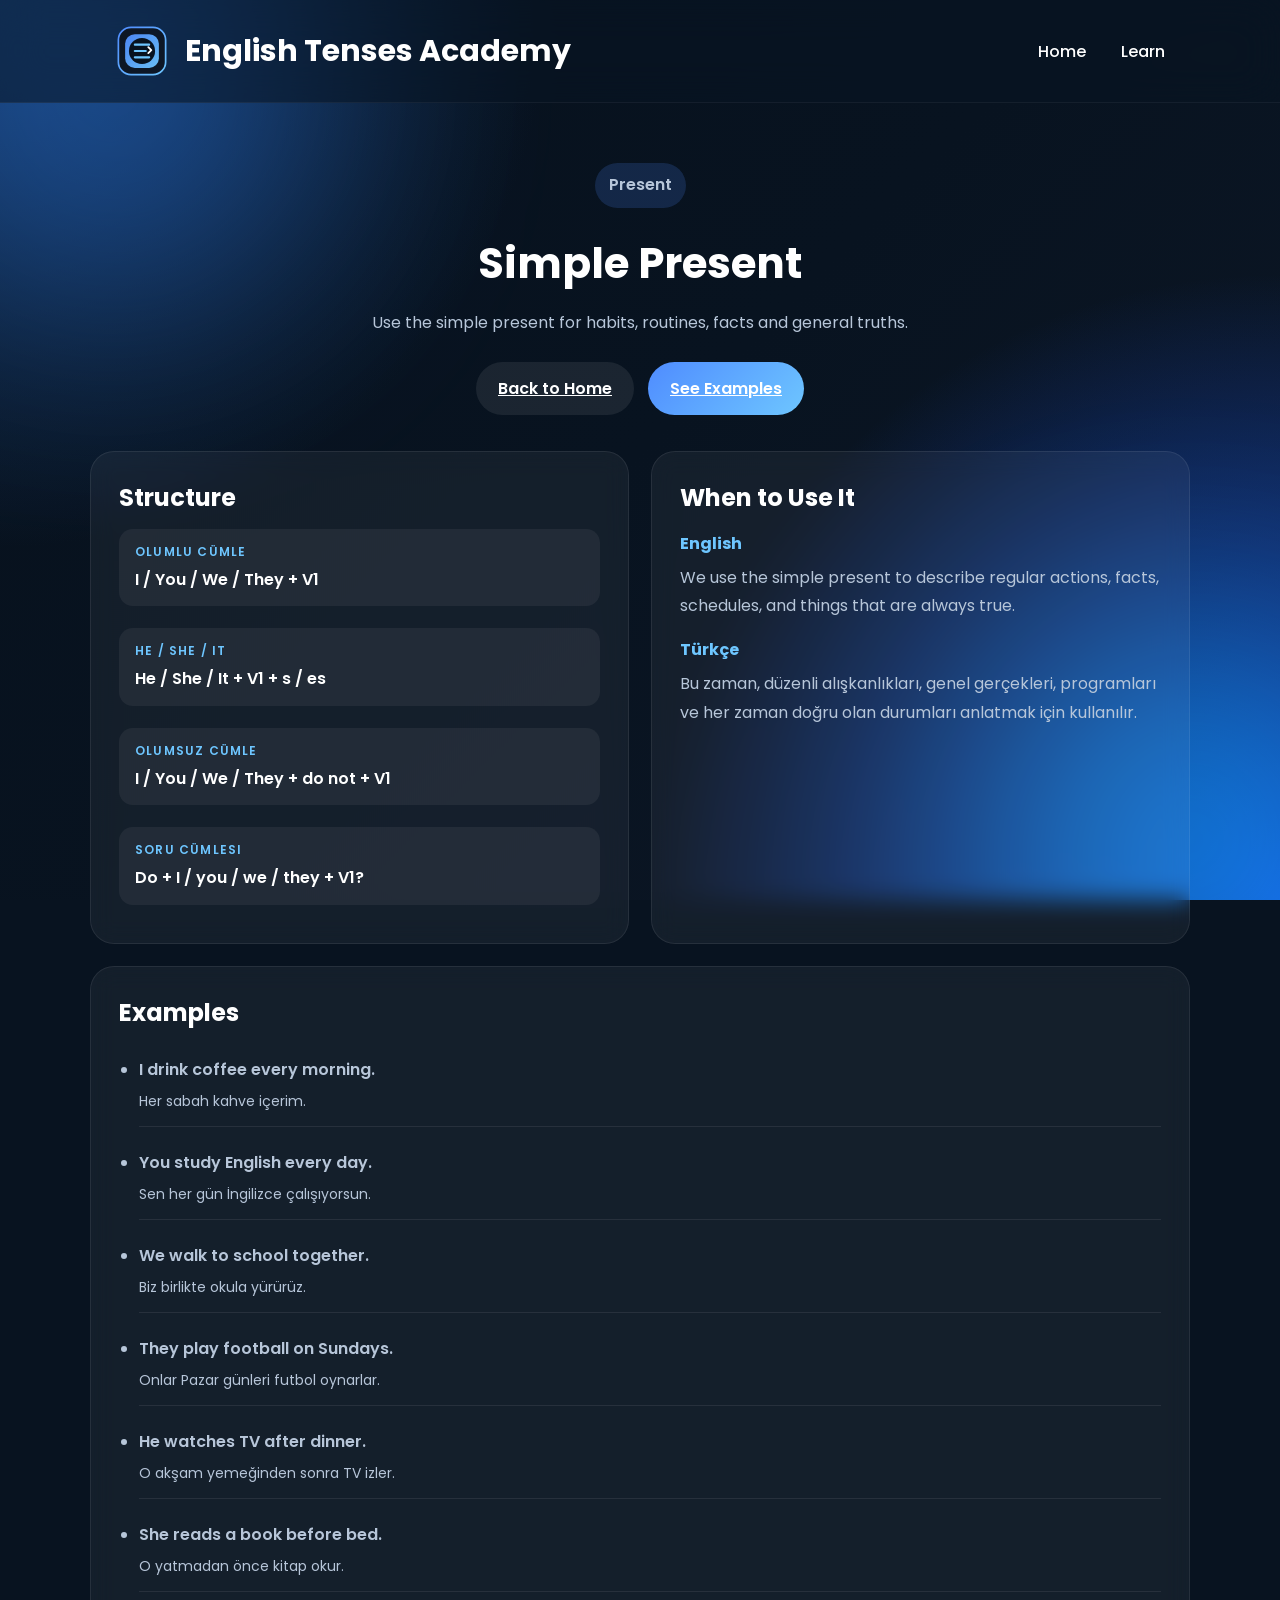
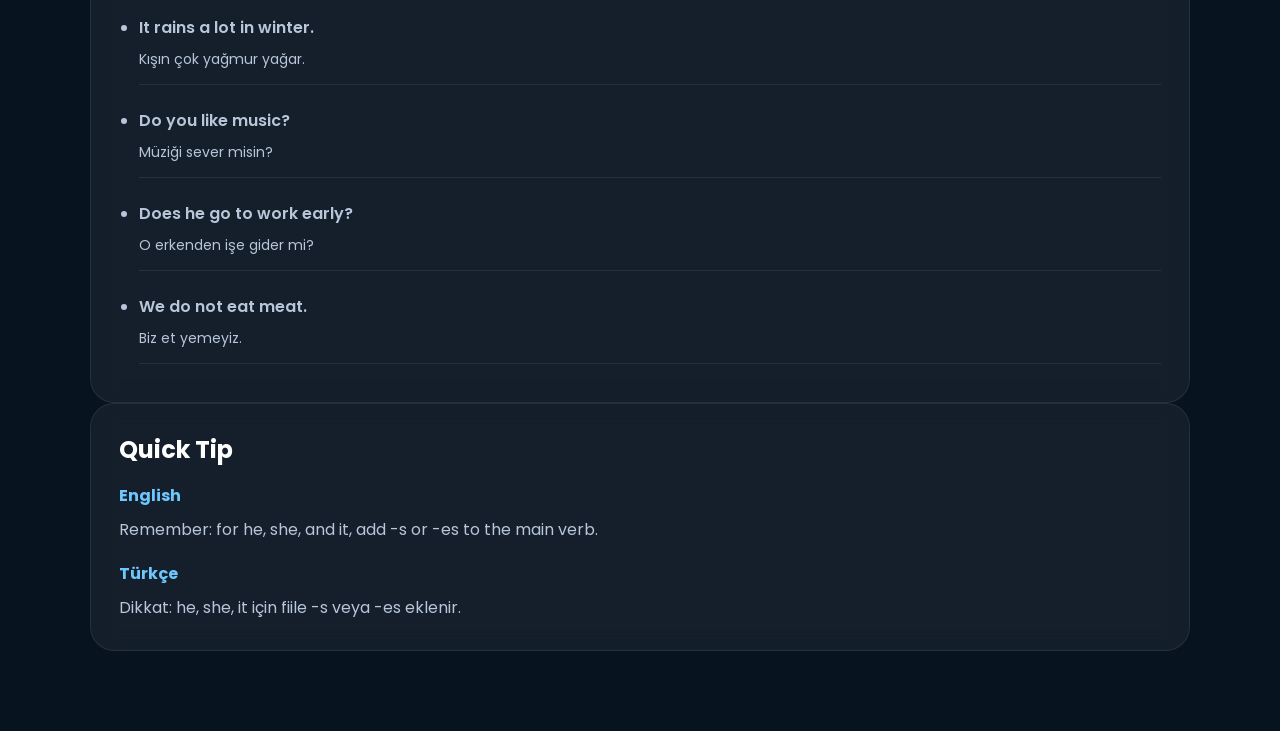
==== tense.html @ 314f3bf8 "İlk proje sürümü" ====
<!DOCTYPE html>
<html lang="en">

<head>
    <meta charset="UTF-8">
    <meta name="viewport" content="width=device-width, initial-scale=1.0">
    <title>English Tenses Academy</title>
    <link rel="stylesheet" href="style.css">
    <link rel="preconnect" href="https://fonts.googleapis.com">
    <link rel="preconnect" href="https://fonts.gstatic.com" crossorigin>
    <link href="https://fonts.googleapis.com/css2?family=Poppins:wght@300;400;500;600;700&display=swap" rel="stylesheet">
</head>

<body>
    <div class="background">
        <div class="blur blur1"></div>
        <div class="blur blur2"></div>
    </div>

    <header>
        <div class="logo">
            <img src="assets/logo.svg" alt="Logo">
            <h1>English Tenses Academy</h1>
        </div>

        <nav>
            <a href="index.html">Home</a>
            <a href="index.html#learn">Learn</a>
        </nav>
    </header>

    <main class="detail-page">
        <section class="detail-hero">
            <p class="detail-eyebrow" id="detailTag">Tense</p>
            <h2 id="detailTitle">Choose a tense</h2>
            <p id="detailIntro">Select a tense card from the home page to see its explanation.</p>

            <div class="detail-actions">
                <a href="index.html" class="btn-secondary">Back to Home</a>
                <a href="#examples" class="btn-primary">See Examples</a>
            </div>
        </section>

        <section class="detail-grid">
            <div class="detail-card">
                <h3>Structure</h3>
                <div id="structureBody" class="structure-list"></div>
            </div>

            <div class="detail-card">
                <h3>When to Use It</h3>
                <div class="usage-block">
                    <h4>English</h4>
                    <p id="usageText"></p>
                </div>
                <div class="usage-block">
                    <h4>Türkçe</h4>
                    <p id="usageTextTr"></p>
                </div>
            </div>
        </section>

        <section class="detail-card detail-examples" id="examples">
            <h3>Examples</h3>
            <ul id="exampleList" class="example-list"></ul>
        </section>

        <section class="detail-card">
            <h3>Quick Tip</h3>
            <div class="usage-block">
                <h4>English</h4>
                <p id="tipText"></p>
            </div>
            <div class="usage-block">
                <h4>Türkçe</h4>
                <p id="tipTextTr"></p>
            </div>
        </section>
    </main>

    <script src="script.js"></script>
</body>

</html>
---- style.css ----
/* ==========================================
   English Tenses Academy
   style.css
   Part 1
========================================== */

/* Google Font */
@import url('https://fonts.googleapis.com/css2?family=Poppins:wght@300;400;500;600;700;800&display=swap');

/* Reset */

*{
    margin:0;
    padding:0;
    box-sizing:border-box;
}

html{
    scroll-behavior:smooth;
}

body{

    font-family:'Poppins',sans-serif;

    background:#081320;

    color:white;

    overflow-x:hidden;

    min-height:100vh;

}

/* ==========================================
   Colors
========================================== */

:root{

    --bg:#081320;

    --card:#122033;

    --card2:#17283f;

    --primary:#4F8CFF;

    --secondary:#6EC6FF;

    --text:#ffffff;

    --text2:#b7c6d9;

    --shadow:0 20px 60px rgba(0,0,0,.35);

    --radius:22px;

}

/* ==========================================
   Animated Background
========================================== */

.background{

    position:fixed;

    inset:0;

    z-index:-10;

    overflow:hidden;

    background:
    radial-gradient(circle at top left,#173b69 0%,transparent 35%),
    radial-gradient(circle at bottom right,#1b4fd8 0%,transparent 40%),
    linear-gradient(135deg,#07111d,#081320,#0d1726);

}

.blur{

    position:absolute;

    width:420px;

    height:420px;

    border-radius:50%;

    filter:blur(120px);

    opacity:.35;

    animation:float 18s infinite ease-in-out;

}

.blur1{

    background:#2b82ff;

    top:-120px;

    left:-100px;

}

.blur2{

    background:#00d2ff;

    bottom:-150px;

    right:-120px;

    animation-delay:6s;

}

@keyframes float{

    0%{

        transform:translate(0,0);

    }

    50%{

        transform:translate(40px,-60px);

    }

    100%{

        transform:translate(0,0);

    }

}

/* ==========================================
   Header
========================================== */

header{

    width:100%;

    display:flex;

    justify-content:space-between;

    align-items:center;

    padding:24px 9%;

    position:sticky;

    top:0;

    backdrop-filter:blur(20px);

    background:rgba(9,20,35,.55);

    border-bottom:1px solid rgba(255,255,255,.05);

    z-index:999;

}

.logo{

    display:flex;

    align-items:center;

    gap:16px;

}

.logo img{

    width:54px;

    height:54px;

}

.logo h1{

    font-size:30px;

    font-weight:700;

}

nav{

    display:flex;

    gap:35px;

}

nav a{

    color:white;

    text-decoration:none;

    font-weight:500;

    transition:.3s;

    position:relative;

}

nav a:hover{

    color:var(--secondary);

}

nav a::after{

    content:"";

    position:absolute;

    left:0;

    bottom:-6px;

    width:0;

    height:2px;

    background:var(--secondary);

    transition:.35s;

}

nav a:hover::after{

    width:100%;

}

/* ==========================================
   Hero
========================================== */

.hero{

    min-height:82vh;

    display:flex;

    justify-content:center;

    align-items:center;

    flex-direction:column;

    text-align:center;

    padding:0 25px;

}

.hero h2{

    font-size:65px;

    font-weight:800;

    max-width:900px;

    line-height:1.1;

    animation:fadeUp 1s;

}

.hero p{

    margin-top:28px;

    color:var(--text2);

    max-width:760px;

    font-size:20px;

    line-height:1.8;

    animation:fadeUp 1.3s;

}

.hero button{

    margin-top:45px;

    border:none;

    outline:none;

    background:linear-gradient(135deg,#4F8CFF,#00C6FF);

    color:white;

    padding:18px 40px;

    border-radius:60px;

    font-size:18px;

    font-weight:600;

    cursor:pointer;

    transition:.35s;

    box-shadow:0 10px 30px rgba(0,140,255,.4);

    animation:fadeUp 1.6s;

}

.hero button:hover{

    transform:translateY(-6px);

    box-shadow:0 25px 50px rgba(0,140,255,.45);

}

/* ==========================================
   Animation
========================================== */

@keyframes fadeUp{

    from{

        opacity:0;

        transform:translateY(60px);

    }

    to{

        opacity:1;

        transform:translateY(0);

    }

}

/* ==========================================
   Cards, Features and Footer
   Part 2
========================================== */

.cards{

    width:min(1120px, calc(100% - 40px));

    margin:70px auto 0;

    display:grid;

    grid-template-columns:repeat(3,1fr);

    gap:28px;

}

.card{

    background:linear-gradient(145deg,rgba(18,32,51,.95),rgba(23,40,63,.95));

    border:1px solid rgba(255,255,255,.08);

    border-radius:var(--radius);

    padding:32px 28px;

    box-shadow:var(--shadow);

    position:relative;

    overflow:hidden;

    transition:transform .35s,border-color .35s,box-shadow .35s;

}

.card::before{

    content:"";

    position:absolute;

    inset:auto -20% 0 auto;

    width:140px;

    height:140px;

    background:radial-gradient(circle,rgba(79,140,255,.2),transparent 70%);

    transform:translate(20px,40px);

    pointer-events:none;

}

.card:hover{

    transform:translateY(-8px);

    border-color:rgba(110,198,255,.4);

    box-shadow:0 24px 70px rgba(0,0,0,.35);

}

.card span{

    display:inline-flex;

    width:58px;

    height:58px;

    align-items:center;

    justify-content:center;

    font-size:28px;

    background:rgba(255,255,255,.06);

    border-radius:18px;

    margin-bottom:18px;

}

.card h3{

    font-size:24px;

    margin-bottom:10px;

}

.card p{

    color:var(--text2);

    line-height:1.75;

    margin-bottom:24px;

}

.card button{

    border:none;

    outline:none;

    background:rgba(255,255,255,.08);

    color:white;

    padding:12px 20px;

    border-radius:999px;

    cursor:pointer;

    transition:.3s;

    font-weight:600;

}

.card button:hover{

    background:linear-gradient(135deg,var(--primary),var(--secondary));

    transform:translateY(-2px);

}

.features{

    width:min(1120px, calc(100% - 40px));

    margin:70px auto 0;

    display:grid;

    grid-template-columns:repeat(3,1fr);

    gap:24px;

}

.feature{

    padding:28px 24px;

    text-align:left;

    background:rgba(255,255,255,.04);

    border:1px solid rgba(255,255,255,.07);

    border-radius:20px;

    backdrop-filter:blur(10px);

    transition:transform .3s,background .3s;

}

.feature:hover{

    transform:translateY(-4px);

    background:rgba(255,255,255,.06);

}

.feature h3{

    font-size:20px;

    margin-bottom:8px;

}

.feature p{

    color:var(--text2);

    line-height:1.8;

}

footer{

    width:100%;

    padding:40px 20px 60px;

    text-align:center;

    color:rgba(255,255,255,.65);

    margin-top:60px;

}

.detail-page{

    width:min(1100px, calc(100% - 40px));

    margin:60px auto 80px;

}

.detail-hero{

    text-align:center;

    margin-bottom:36px;

}

.detail-eyebrow{

    display:inline-block;

    padding:8px 14px;

    border-radius:999px;

    background:rgba(79,140,255,.18);

    color:var(--secondary);

    font-weight:600;

    margin-bottom:14px;

}

.detail-hero h2{

    font-size:42px;

    margin-bottom:14px;

}

.detail-hero p{

    color:var(--text2);

    max-width:760px;

    margin:0 auto 24px;

    line-height:1.8;

}

.detail-actions{

    display:flex;

    justify-content:center;

    gap:14px;

    flex-wrap:wrap;

}

.detail-grid{

    display:grid;

    grid-template-columns:1fr 1fr;

    gap:22px;

    margin-bottom:22px;

}

.detail-card{

    background:rgba(255,255,255,.05);

    border:1px solid rgba(255,255,255,.08);

    border-radius:24px;

    padding:28px;

    backdrop-filter:blur(12px);

}

.detail-card h3{

    font-size:24px;

    margin-bottom:14px;

}

.detail-card p,
.detail-card li{

    color:var(--text2);

    line-height:1.8;

}

.structure-list{

    display:grid;

    gap:12px;

}

.structure-item{

    background:rgba(255,255,255,.06);

    padding:12px 14px;

    border-radius:14px;

    font-weight:600;

}

.detail-examples ul{

    padding-left:20px;

}

.detail-examples li{

    margin-bottom:10px;

}

.usage-block{

    margin-top:16px;

}

.usage-block h4{

    font-size:16px;

    margin-bottom:8px;

    color:var(--secondary);

}

.structure-item{

    background:rgba(255,255,255,.06);

    padding:14px 16px;

    border-radius:14px;

    margin-bottom:10px;

}

.structure-label{

    display:block;

    font-size:12px;

    color:var(--secondary);

    text-transform:uppercase;

    letter-spacing:.1em;

    margin-bottom:6px;

}

.structure-text{

    font-weight:600;

    line-height:1.6;

}

.example-list{

    padding-left:20px;

}

.example-item{

    margin-bottom:12px;

    padding:12px 0;

    border-bottom:1px solid rgba(255,255,255,.08);

}

.example-en{

    font-weight:600;

    margin-bottom:4px;

}

.example-tr{

    color:var(--text2);

    font-size:14px;

}

@media (max-width:900px){

    .detail-grid{

        grid-template-columns:1fr;

    }

}

/* ==========================================
   Responsive Design
========================================== */

@media (max-width:900px){

    header{

        flex-direction:column;

        gap:16px;

        padding:20px 24px;

    }

    nav{

        gap:20px;

        flex-wrap:wrap;

        justify-content:center;

    }

    .cards,
    .features{

        grid-template-columns:1fr 1fr;

    }

    .hero h2{

        font-size:48px;

    }

}

@media (max-width:600px){

    .hero{

        padding:0 18px;

        min-height:75vh;

    }

    .hero h2{

        font-size:36px;

    }

    .hero p{

        font-size:17px;

    }

    .cards,
    .features{

        grid-template-columns:1fr;

        gap:18px;

    }

    .card,
    .feature{

        padding:24px 20px;

    }

}

/* ==========================================
   Learning Sections
   Part 3
========================================== */

.section{

    width:min(1120px, calc(100% - 40px));

    margin:90px auto 0;

}

.section-title{

    text-align:center;

    margin-bottom:32px;

}

.section-title h3{

    font-size:32px;

    font-weight:700;

    margin-bottom:10px;

}

.section-title p{

    color:var(--text2);

    max-width:680px;

    margin:0 auto;

    line-height:1.8;

}

.stats-grid{

    display:grid;

    grid-template-columns:repeat(4,1fr);

    gap:20px;

}

.stat-card{

    background:rgba(255,255,255,.05);

    border:1px solid rgba(255,255,255,.08);

    border-radius:22px;

    padding:24px 20px;

    text-align:center;

    backdrop-filter:blur(10px);

}

.stat-number{

    font-size:34px;

    font-weight:700;

    color:var(--secondary);

    margin-bottom:8px;

}

.stat-label{

    color:var(--text2);

    font-size:14px;

    letter-spacing:.08em;

    text-transform:uppercase;

}

.tense-grid{

    display:grid;

    grid-template-columns:repeat(4,1fr);

    gap:20px;

    margin-top:24px;

}

.tense-card{

    background:linear-gradient(135deg,rgba(18,32,51,.96),rgba(23,40,63,.96));

    border:1px solid rgba(255,255,255,.08);

    border-radius:20px;

    padding:24px;

    transition:transform .3s, border-color .3s, box-shadow .3s;

    box-shadow:0 12px 30px rgba(0,0,0,.22);

}

.tense-card:hover{

    transform:translateY(-6px);

    border-color:rgba(110,198,255,.38);

    box-shadow:0 18px 45px rgba(0,0,0,.28);

}

.tag{

    display:inline-block;

    padding:6px 10px;

    border-radius:999px;

    background:rgba(79,140,255,.16);

    color:var(--secondary);

    font-size:12px;

    font-weight:600;

    margin-bottom:12px;

}

.tense-card h4{

    font-size:20px;

    margin-bottom:8px;

}

.tense-card p{

    color:var(--text2);

    line-height:1.7;

    font-size:14px;

}

/* ==========================================
   Advanced UI Blocks
   Part 4
========================================== */

.info-panel{

    display:grid;

    grid-template-columns:1.2fr .8fr;

    gap:24px;

    align-items:stretch;

}

.info-block,
.cta-block{

    background:rgba(255,255,255,.05);

    border:1px solid rgba(255,255,255,.08);

    border-radius:24px;

    padding:28px;

    backdrop-filter:blur(12px);

}

.info-block h4,
.cta-block h4{

    font-size:22px;

    margin-bottom:12px;

}

.info-block p,
.cta-block p{

    color:var(--text2);

    line-height:1.8;

}

.timeline{

    display:flex;

    flex-direction:column;

    gap:16px;

    margin-top:18px;

}

.timeline-item{

    display:flex;

    gap:12px;

    align-items:flex-start;

}

.timeline-dot{

    width:12px;

    height:12px;

    border-radius:50%;

    background:linear-gradient(135deg,var(--primary),var(--secondary));

    margin-top:7px;

    box-shadow:0 0 0 5px rgba(79,140,255,.16);

}

.timeline-content strong{

    display:block;

    margin-bottom:4px;

}

.cta-block{

    text-align:center;

    display:flex;

    flex-direction:column;

    justify-content:center;

}

.cta-buttons{

    display:flex;

    gap:12px;

    justify-content:center;

    margin-top:20px;

    flex-wrap:wrap;

}

.btn-primary,
.btn-secondary{

    border:none;

    outline:none;

    padding:14px 22px;

    border-radius:999px;

    font-weight:600;

    cursor:pointer;

    transition:transform .3s, box-shadow .3s;

}

.btn-primary{

    background:linear-gradient(135deg,var(--primary),var(--secondary));

    color:white;

}

.btn-secondary{

    background:rgba(255,255,255,.08);

    color:white;

}

.btn-primary:hover,
.btn-secondary:hover{

    transform:translateY(-3px);

}

@media (max-width:900px){

    .stats-grid{

        grid-template-columns:repeat(2,1fr);

    }

    .tense-grid{

        grid-template-columns:repeat(2,1fr);

    }

    .info-panel{

        grid-template-columns:1fr;

    }

}

@media (max-width:600px){

    .stats-grid,
    .tense-grid{

        grid-template-columns:1fr;

    }

    .section-title h3{

        font-size:26px;

    }

    .info-block,
    .cta-block{

        padding:22px 18px;

    }

}
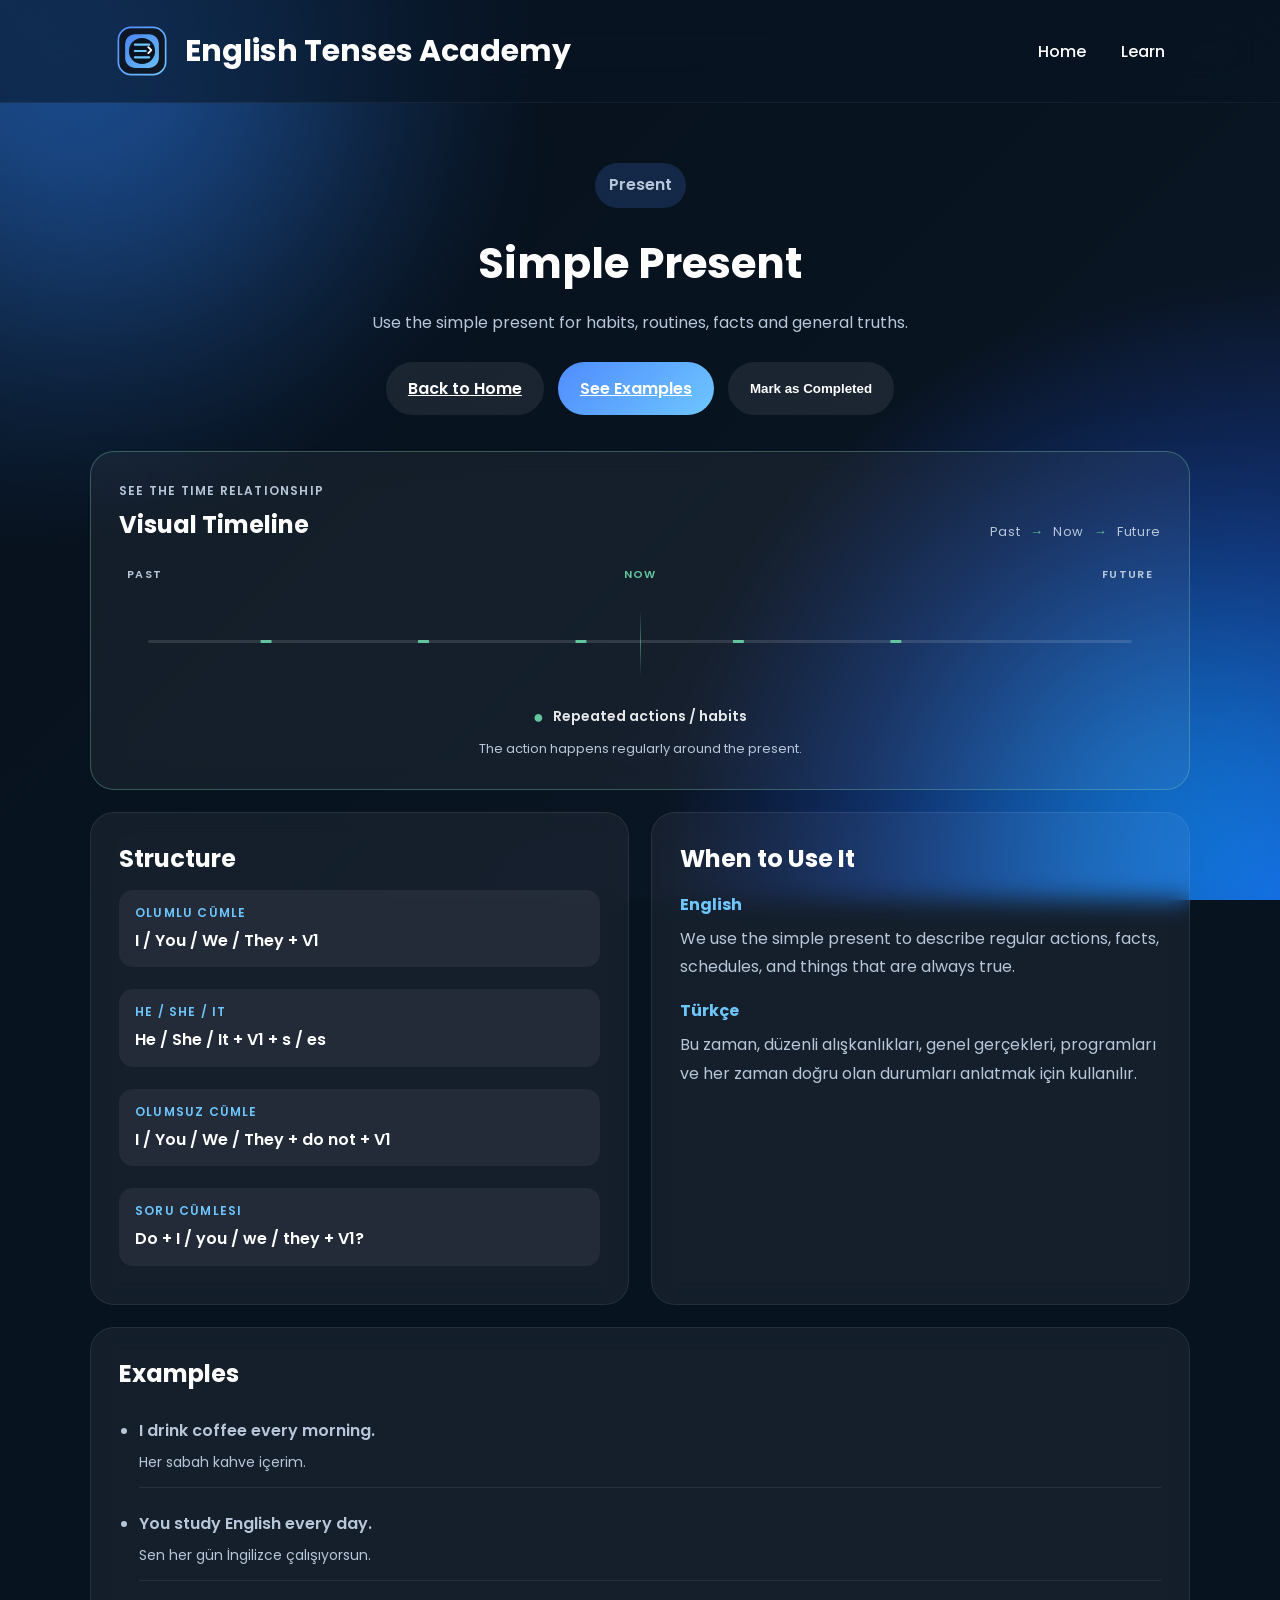
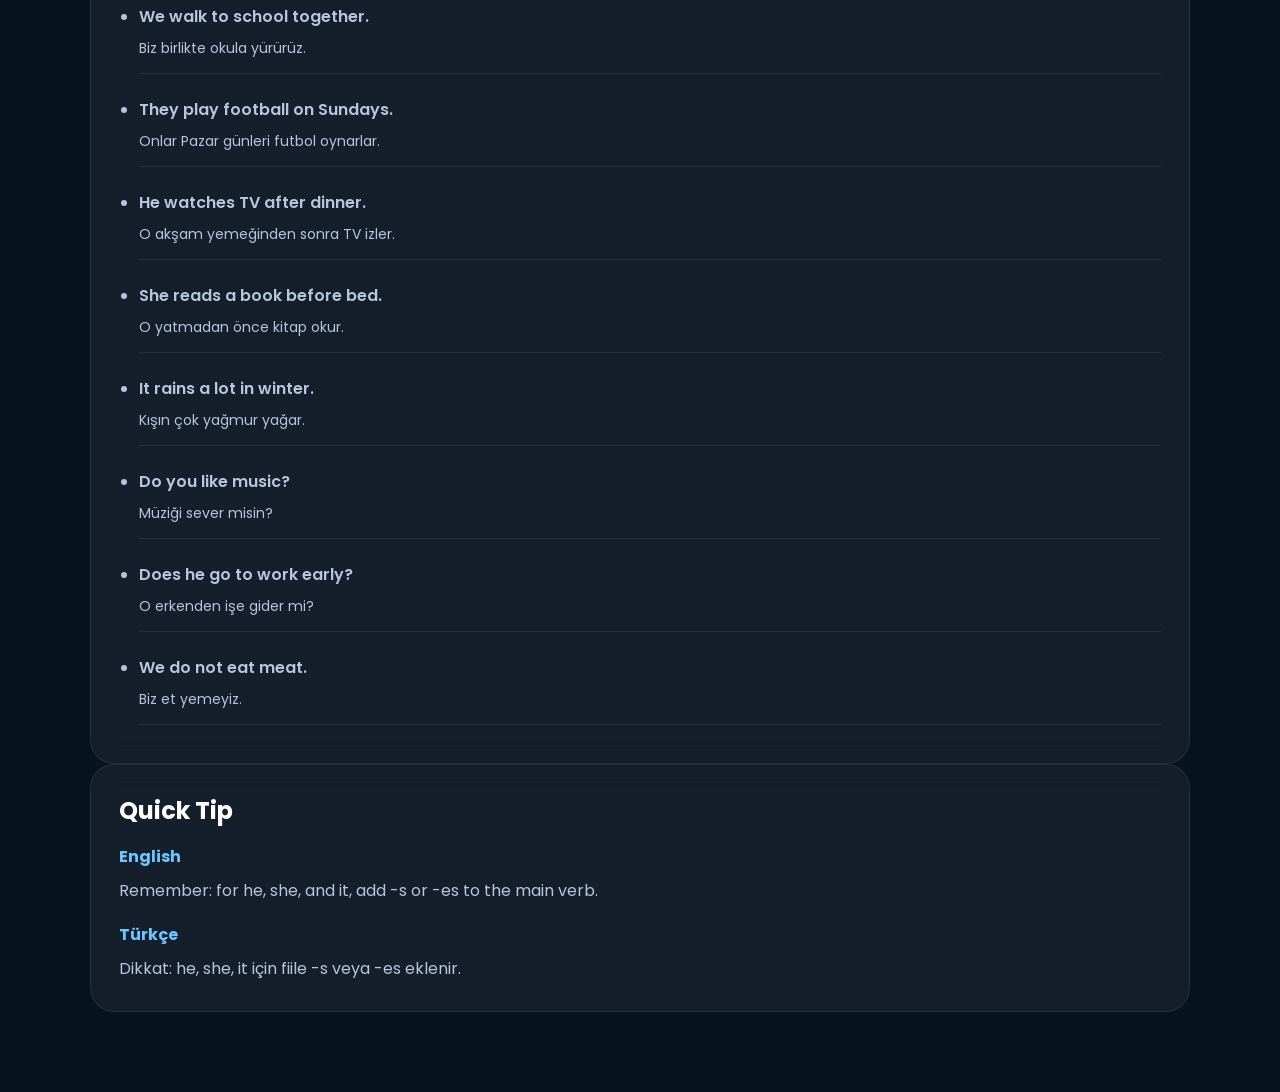
==== commit d50bfdfe: "online english website update" ====
--- a/tense.html
+++ b/tense.html
@@ -1,84 +1,99 @@
-<!DOCTYPE html>
-<html lang="en">
-
-<head>
-    <meta charset="UTF-8">
-    <meta name="viewport" content="width=device-width, initial-scale=1.0">
-    <title>English Tenses Academy</title>
-    <link rel="stylesheet" href="style.css">
-    <link rel="preconnect" href="https://fonts.googleapis.com">
-    <link rel="preconnect" href="https://fonts.gstatic.com" crossorigin>
-    <link href="https://fonts.googleapis.com/css2?family=Poppins:wght@300;400;500;600;700&display=swap" rel="stylesheet">
-</head>
-
-<body>
-    <div class="background">
-        <div class="blur blur1"></div>
-        <div class="blur blur2"></div>
-    </div>
-
-    <header>
-        <div class="logo">
-            <img src="assets/logo.svg" alt="Logo">
-            <h1>English Tenses Academy</h1>
-        </div>
-
-        <nav>
-            <a href="index.html">Home</a>
-            <a href="index.html#learn">Learn</a>
-        </nav>
-    </header>
-
-    <main class="detail-page">
-        <section class="detail-hero">
-            <p class="detail-eyebrow" id="detailTag">Tense</p>
-            <h2 id="detailTitle">Choose a tense</h2>
-            <p id="detailIntro">Select a tense card from the home page to see its explanation.</p>
-
-            <div class="detail-actions">
-                <a href="index.html" class="btn-secondary">Back to Home</a>
-                <a href="#examples" class="btn-primary">See Examples</a>
-            </div>
-        </section>
-
-        <section class="detail-grid">
-            <div class="detail-card">
-                <h3>Structure</h3>
-                <div id="structureBody" class="structure-list"></div>
-            </div>
-
-            <div class="detail-card">
-                <h3>When to Use It</h3>
-                <div class="usage-block">
-                    <h4>English</h4>
-                    <p id="usageText"></p>
-                </div>
-                <div class="usage-block">
-                    <h4>Türkçe</h4>
-                    <p id="usageTextTr"></p>
-                </div>
-            </div>
-        </section>
-
-        <section class="detail-card detail-examples" id="examples">
-            <h3>Examples</h3>
-            <ul id="exampleList" class="example-list"></ul>
-        </section>
-
-        <section class="detail-card">
-            <h3>Quick Tip</h3>
-            <div class="usage-block">
-                <h4>English</h4>
-                <p id="tipText"></p>
-            </div>
-            <div class="usage-block">
-                <h4>Türkçe</h4>
-                <p id="tipTextTr"></p>
-            </div>
-        </section>
-    </main>
-
-    <script src="script.js"></script>
-</body>
-
-</html>
+<!DOCTYPE html>
+<html lang="en">
+
+<head>
+    <meta charset="UTF-8">
+    <meta name="viewport" content="width=device-width, initial-scale=1.0">
+    <title>English Tenses Academy</title>
+    <link rel="stylesheet" href="style.css">
+    <link rel="preconnect" href="https://fonts.googleapis.com">
+    <link rel="preconnect" href="https://fonts.gstatic.com" crossorigin>
+    <link href="https://fonts.googleapis.com/css2?family=Poppins:wght@300;400;500;600;700&display=swap" rel="stylesheet">
+</head>
+
+<body>
+    <div class="background">
+        <div class="blur blur1"></div>
+        <div class="blur blur2"></div>
+    </div>
+
+    <header>
+        <div class="logo">
+            <img src="assets/logo.svg" alt="Logo">
+            <h1>English Tenses Academy</h1>
+        </div>
+
+        <nav>
+            <a href="index.html">Home</a>
+            <a href="index.html#learn">Learn</a>
+        </nav>
+    </header>
+
+    <main class="detail-page">
+        <section class="detail-hero">
+            <p class="detail-eyebrow" id="detailTag">Tense</p>
+            <h2 id="detailTitle">Choose a tense</h2>
+            <p id="detailIntro">Select a tense card from the home page to see its explanation.</p>
+
+            <div class="detail-actions">
+                <a href="index.html" class="btn-secondary">Back to Home</a>
+                <a href="#examples" class="btn-primary">See Examples</a>
+                <button type="button" class="completion-button btn-secondary" id="completionButton" aria-pressed="false">
+                    Mark as Completed
+                </button>
+            </div>
+        </section>
+
+        <section class="detail-card tense-timeline-card" aria-labelledby="timelineTitle">
+            <div class="timeline-card-heading">
+                <div>
+                    <p class="timeline-eyebrow">See the time relationship</p>
+                    <h3 id="timelineTitle">Visual Timeline</h3>
+                </div>
+                <span class="timeline-range">Past <span aria-hidden="true">→</span> Now <span aria-hidden="true">→</span> Future</span>
+            </div>
+            <div id="timelineVisualization" class="timeline-visualization" role="img" aria-live="polite"></div>
+            <p id="timelineDescription" class="timeline-description"></p>
+        </section>
+
+        <section class="detail-grid">
+            <div class="detail-card">
+                <h3>Structure</h3>
+                <div id="structureBody" class="structure-list"></div>
+            </div>
+
+            <div class="detail-card">
+                <h3>When to Use It</h3>
+                <div class="usage-block">
+                    <h4>English</h4>
+                    <p id="usageText"></p>
+                </div>
+                <div class="usage-block">
+                    <h4>Türkçe</h4>
+                    <p id="usageTextTr"></p>
+                </div>
+            </div>
+        </section>
+
+        <section class="detail-card detail-examples" id="examples">
+            <h3>Examples</h3>
+            <ul id="exampleList" class="example-list"></ul>
+        </section>
+
+        <section class="detail-card">
+            <h3>Quick Tip</h3>
+            <div class="usage-block">
+                <h4>English</h4>
+                <p id="tipText"></p>
+            </div>
+            <div class="usage-block">
+                <h4>Türkçe</h4>
+                <p id="tipTextTr"></p>
+            </div>
+        </section>
+    </main>
+
+    <script src="script.js"></script>
+</body>
+
+</html>
--- a/style.css
+++ b/style.css
@@ -1,1271 +1,1966 @@
-/* ==========================================
-   English Tenses Academy
-   style.css
-   Part 1
-========================================== */
-
-/* Google Font */
-@import url('https://fonts.googleapis.com/css2?family=Poppins:wght@300;400;500;600;700;800&display=swap');
-
-/* Reset */
-
-*{
-    margin:0;
-    padding:0;
-    box-sizing:border-box;
-}
-
-html{
-    scroll-behavior:smooth;
-}
-
-body{
-
-    font-family:'Poppins',sans-serif;
-
-    background:#081320;
-
-    color:white;
-
-    overflow-x:hidden;
-
-    min-height:100vh;
-
-}
-
-/* ==========================================
-   Colors
-========================================== */
-
-:root{
-
-    --bg:#081320;
-
-    --card:#122033;
-
-    --card2:#17283f;
-
-    --primary:#4F8CFF;
-
-    --secondary:#6EC6FF;
-
-    --text:#ffffff;
-
-    --text2:#b7c6d9;
-
-    --shadow:0 20px 60px rgba(0,0,0,.35);
-
-    --radius:22px;
-
-}
-
-/* ==========================================
-   Animated Background
-========================================== */
-
-.background{
-
-    position:fixed;
-
-    inset:0;
-
-    z-index:-10;
-
-    overflow:hidden;
-
-    background:
-    radial-gradient(circle at top left,#173b69 0%,transparent 35%),
-    radial-gradient(circle at bottom right,#1b4fd8 0%,transparent 40%),
-    linear-gradient(135deg,#07111d,#081320,#0d1726);
-
-}
-
-.blur{
-
-    position:absolute;
-
-    width:420px;
-
-    height:420px;
-
-    border-radius:50%;
-
-    filter:blur(120px);
-
-    opacity:.35;
-
-    animation:float 18s infinite ease-in-out;
-
-}
-
-.blur1{
-
-    background:#2b82ff;
-
-    top:-120px;
-
-    left:-100px;
-
-}
-
-.blur2{
-
-    background:#00d2ff;
-
-    bottom:-150px;
-
-    right:-120px;
-
-    animation-delay:6s;
-
-}
-
-@keyframes float{
-
-    0%{
-
-        transform:translate(0,0);
-
-    }
-
-    50%{
-
-        transform:translate(40px,-60px);
-
-    }
-
-    100%{
-
-        transform:translate(0,0);
-
-    }
-
-}
-
-/* ==========================================
-   Header
-========================================== */
-
-header{
-
-    width:100%;
-
-    display:flex;
-
-    justify-content:space-between;
-
-    align-items:center;
-
-    padding:24px 9%;
-
-    position:sticky;
-
-    top:0;
-
-    backdrop-filter:blur(20px);
-
-    background:rgba(9,20,35,.55);
-
-    border-bottom:1px solid rgba(255,255,255,.05);
-
-    z-index:999;
-
-}
-
-.logo{
-
-    display:flex;
-
-    align-items:center;
-
-    gap:16px;
-
-}
-
-.logo img{
-
-    width:54px;
-
-    height:54px;
-
-}
-
-.logo h1{
-
-    font-size:30px;
-
-    font-weight:700;
-
-}
-
-nav{
-
-    display:flex;
-
-    gap:35px;
-
-}
-
-nav a{
-
-    color:white;
-
-    text-decoration:none;
-
-    font-weight:500;
-
-    transition:.3s;
-
-    position:relative;
-
-}
-
-nav a:hover{
-
-    color:var(--secondary);
-
-}
-
-nav a::after{
-
-    content:"";
-
-    position:absolute;
-
-    left:0;
-
-    bottom:-6px;
-
-    width:0;
-
-    height:2px;
-
-    background:var(--secondary);
-
-    transition:.35s;
-
-}
-
-nav a:hover::after{
-
-    width:100%;
-
-}
-
-/* ==========================================
-   Hero
-========================================== */
-
-.hero{
-
-    min-height:82vh;
-
-    display:flex;
-
-    justify-content:center;
-
-    align-items:center;
-
-    flex-direction:column;
-
-    text-align:center;
-
-    padding:0 25px;
-
-}
-
-.hero h2{
-
-    font-size:65px;
-
-    font-weight:800;
-
-    max-width:900px;
-
-    line-height:1.1;
-
-    animation:fadeUp 1s;
-
-}
-
-.hero p{
-
-    margin-top:28px;
-
-    color:var(--text2);
-
-    max-width:760px;
-
-    font-size:20px;
-
-    line-height:1.8;
-
-    animation:fadeUp 1.3s;
-
-}
-
-.hero button{
-
-    margin-top:45px;
-
-    border:none;
-
-    outline:none;
-
-    background:linear-gradient(135deg,#4F8CFF,#00C6FF);
-
-    color:white;
-
-    padding:18px 40px;
-
-    border-radius:60px;
-
-    font-size:18px;
-
-    font-weight:600;
-
-    cursor:pointer;
-
-    transition:.35s;
-
-    box-shadow:0 10px 30px rgba(0,140,255,.4);
-
-    animation:fadeUp 1.6s;
-
-}
-
-.hero button:hover{
-
-    transform:translateY(-6px);
-
-    box-shadow:0 25px 50px rgba(0,140,255,.45);
-
-}
-
-/* ==========================================
-   Animation
-========================================== */
-
-@keyframes fadeUp{
-
-    from{
-
-        opacity:0;
-
-        transform:translateY(60px);
-
-    }
-
-    to{
-
-        opacity:1;
-
-        transform:translateY(0);
-
-    }
-
-}
-
-/* ==========================================
-   Cards, Features and Footer
-   Part 2
-========================================== */
-
-.cards{
-
-    width:min(1120px, calc(100% - 40px));
-
-    margin:70px auto 0;
-
-    display:grid;
-
-    grid-template-columns:repeat(3,1fr);
-
-    gap:28px;
-
-}
-
-.card{
-
-    background:linear-gradient(145deg,rgba(18,32,51,.95),rgba(23,40,63,.95));
-
-    border:1px solid rgba(255,255,255,.08);
-
-    border-radius:var(--radius);
-
-    padding:32px 28px;
-
-    box-shadow:var(--shadow);
-
-    position:relative;
-
-    overflow:hidden;
-
-    transition:transform .35s,border-color .35s,box-shadow .35s;
-
-}
-
-.card::before{
-
-    content:"";
-
-    position:absolute;
-
-    inset:auto -20% 0 auto;
-
-    width:140px;
-
-    height:140px;
-
-    background:radial-gradient(circle,rgba(79,140,255,.2),transparent 70%);
-
-    transform:translate(20px,40px);
-
-    pointer-events:none;
-
-}
-
-.card:hover{
-
-    transform:translateY(-8px);
-
-    border-color:rgba(110,198,255,.4);
-
-    box-shadow:0 24px 70px rgba(0,0,0,.35);
-
-}
-
-.card span{
-
-    display:inline-flex;
-
-    width:58px;
-
-    height:58px;
-
-    align-items:center;
-
-    justify-content:center;
-
-    font-size:28px;
-
-    background:rgba(255,255,255,.06);
-
-    border-radius:18px;
-
-    margin-bottom:18px;
-
-}
-
-.card h3{
-
-    font-size:24px;
-
-    margin-bottom:10px;
-
-}
-
-.card p{
-
-    color:var(--text2);
-
-    line-height:1.75;
-
-    margin-bottom:24px;
-
-}
-
-.card button{
-
-    border:none;
-
-    outline:none;
-
-    background:rgba(255,255,255,.08);
-
-    color:white;
-
-    padding:12px 20px;
-
-    border-radius:999px;
-
-    cursor:pointer;
-
-    transition:.3s;
-
-    font-weight:600;
-
-}
-
-.card button:hover{
-
-    background:linear-gradient(135deg,var(--primary),var(--secondary));
-
-    transform:translateY(-2px);
-
-}
-
-.features{
-
-    width:min(1120px, calc(100% - 40px));
-
-    margin:70px auto 0;
-
-    display:grid;
-
-    grid-template-columns:repeat(3,1fr);
-
-    gap:24px;
-
-}
-
-.feature{
-
-    padding:28px 24px;
-
-    text-align:left;
-
-    background:rgba(255,255,255,.04);
-
-    border:1px solid rgba(255,255,255,.07);
-
-    border-radius:20px;
-
-    backdrop-filter:blur(10px);
-
-    transition:transform .3s,background .3s;
-
-}
-
-.feature:hover{
-
-    transform:translateY(-4px);
-
-    background:rgba(255,255,255,.06);
-
-}
-
-.feature h3{
-
-    font-size:20px;
-
-    margin-bottom:8px;
-
-}
-
-.feature p{
-
-    color:var(--text2);
-
-    line-height:1.8;
-
-}
-
-footer{
-
-    width:100%;
-
-    padding:40px 20px 60px;
-
-    text-align:center;
-
-    color:rgba(255,255,255,.65);
-
-    margin-top:60px;
-
-}
-
-.detail-page{
-
-    width:min(1100px, calc(100% - 40px));
-
-    margin:60px auto 80px;
-
-}
-
-.detail-hero{
-
-    text-align:center;
-
-    margin-bottom:36px;
-
-}
-
-.detail-eyebrow{
-
-    display:inline-block;
-
-    padding:8px 14px;
-
-    border-radius:999px;
-
-    background:rgba(79,140,255,.18);
-
-    color:var(--secondary);
-
-    font-weight:600;
-
-    margin-bottom:14px;
-
-}
-
-.detail-hero h2{
-
-    font-size:42px;
-
-    margin-bottom:14px;
-
-}
-
-.detail-hero p{
-
-    color:var(--text2);
-
-    max-width:760px;
-
-    margin:0 auto 24px;
-
-    line-height:1.8;
-
-}
-
-.detail-actions{
-
-    display:flex;
-
-    justify-content:center;
-
-    gap:14px;
-
-    flex-wrap:wrap;
-
-}
-
-.detail-grid{
-
-    display:grid;
-
-    grid-template-columns:1fr 1fr;
-
-    gap:22px;
-
-    margin-bottom:22px;
-
-}
-
-.detail-card{
-
-    background:rgba(255,255,255,.05);
-
-    border:1px solid rgba(255,255,255,.08);
-
-    border-radius:24px;
-
-    padding:28px;
-
-    backdrop-filter:blur(12px);
-
-}
-
-.detail-card h3{
-
-    font-size:24px;
-
-    margin-bottom:14px;
-
-}
-
-.detail-card p,
-.detail-card li{
-
-    color:var(--text2);
-
-    line-height:1.8;
-
-}
-
-.structure-list{
-
-    display:grid;
-
-    gap:12px;
-
-}
-
-.structure-item{
-
-    background:rgba(255,255,255,.06);
-
-    padding:12px 14px;
-
-    border-radius:14px;
-
-    font-weight:600;
-
-}
-
-.detail-examples ul{
-
-    padding-left:20px;
-
-}
-
-.detail-examples li{
-
-    margin-bottom:10px;
-
-}
-
-.usage-block{
-
-    margin-top:16px;
-
-}
-
-.usage-block h4{
-
-    font-size:16px;
-
-    margin-bottom:8px;
-
-    color:var(--secondary);
-
-}
-
-.structure-item{
-
-    background:rgba(255,255,255,.06);
-
-    padding:14px 16px;
-
-    border-radius:14px;
-
-    margin-bottom:10px;
-
-}
-
-.structure-label{
-
-    display:block;
-
-    font-size:12px;
-
-    color:var(--secondary);
-
-    text-transform:uppercase;
-
-    letter-spacing:.1em;
-
-    margin-bottom:6px;
-
-}
-
-.structure-text{
-
-    font-weight:600;
-
-    line-height:1.6;
-
-}
-
-.example-list{
-
-    padding-left:20px;
-
-}
-
-.example-item{
-
-    margin-bottom:12px;
-
-    padding:12px 0;
-
-    border-bottom:1px solid rgba(255,255,255,.08);
-
-}
-
-.example-en{
-
-    font-weight:600;
-
-    margin-bottom:4px;
-
-}
-
-.example-tr{
-
-    color:var(--text2);
-
-    font-size:14px;
-
-}
-
-@media (max-width:900px){
-
-    .detail-grid{
-
-        grid-template-columns:1fr;
-
-    }
-
-}
-
-/* ==========================================
-   Responsive Design
-========================================== */
-
-@media (max-width:900px){
-
-    header{
-
-        flex-direction:column;
-
-        gap:16px;
-
-        padding:20px 24px;
-
-    }
-
-    nav{
-
-        gap:20px;
-
-        flex-wrap:wrap;
-
-        justify-content:center;
-
-    }
-
-    .cards,
-    .features{
-
-        grid-template-columns:1fr 1fr;
-
-    }
-
-    .hero h2{
-
-        font-size:48px;
-
-    }
-
-}
-
-@media (max-width:600px){
-
-    .hero{
-
-        padding:0 18px;
-
-        min-height:75vh;
-
-    }
-
-    .hero h2{
-
-        font-size:36px;
-
-    }
-
-    .hero p{
-
-        font-size:17px;
-
-    }
-
-    .cards,
-    .features{
-
-        grid-template-columns:1fr;
-
-        gap:18px;
-
-    }
-
-    .card,
-    .feature{
-
-        padding:24px 20px;
-
-    }
-
-}
-
-/* ==========================================
-   Learning Sections
-   Part 3
-========================================== */
-
-.section{
-
-    width:min(1120px, calc(100% - 40px));
-
-    margin:90px auto 0;
-
-}
-
-.section-title{
-
-    text-align:center;
-
-    margin-bottom:32px;
-
-}
-
-.section-title h3{
-
-    font-size:32px;
-
-    font-weight:700;
-
-    margin-bottom:10px;
-
-}
-
-.section-title p{
-
-    color:var(--text2);
-
-    max-width:680px;
-
-    margin:0 auto;
-
-    line-height:1.8;
-
-}
-
-.stats-grid{
-
-    display:grid;
-
-    grid-template-columns:repeat(4,1fr);
-
-    gap:20px;
-
-}
-
-.stat-card{
-
-    background:rgba(255,255,255,.05);
-
-    border:1px solid rgba(255,255,255,.08);
-
-    border-radius:22px;
-
-    padding:24px 20px;
-
-    text-align:center;
-
-    backdrop-filter:blur(10px);
-
-}
-
-.stat-number{
-
-    font-size:34px;
-
-    font-weight:700;
-
-    color:var(--secondary);
-
-    margin-bottom:8px;
-
-}
-
-.stat-label{
-
-    color:var(--text2);
-
-    font-size:14px;
-
-    letter-spacing:.08em;
-
-    text-transform:uppercase;
-
-}
-
-.tense-grid{
-
-    display:grid;
-
-    grid-template-columns:repeat(4,1fr);
-
-    gap:20px;
-
-    margin-top:24px;
-
-}
-
-.tense-card{
-
-    background:linear-gradient(135deg,rgba(18,32,51,.96),rgba(23,40,63,.96));
-
-    border:1px solid rgba(255,255,255,.08);
-
-    border-radius:20px;
-
-    padding:24px;
-
-    transition:transform .3s, border-color .3s, box-shadow .3s;
-
-    box-shadow:0 12px 30px rgba(0,0,0,.22);
-
-}
-
-.tense-card:hover{
-
-    transform:translateY(-6px);
-
-    border-color:rgba(110,198,255,.38);
-
-    box-shadow:0 18px 45px rgba(0,0,0,.28);
-
-}
-
-.tag{
-
-    display:inline-block;
-
-    padding:6px 10px;
-
-    border-radius:999px;
-
-    background:rgba(79,140,255,.16);
-
-    color:var(--secondary);
-
-    font-size:12px;
-
-    font-weight:600;
-
-    margin-bottom:12px;
-
-}
-
-.tense-card h4{
-
-    font-size:20px;
-
-    margin-bottom:8px;
-
-}
-
-.tense-card p{
-
-    color:var(--text2);
-
-    line-height:1.7;
-
-    font-size:14px;
-
-}
-
-/* ==========================================
-   Advanced UI Blocks
-   Part 4
-========================================== */
-
-.info-panel{
-
-    display:grid;
-
-    grid-template-columns:1.2fr .8fr;
-
-    gap:24px;
-
-    align-items:stretch;
-
-}
-
-.info-block,
-.cta-block{
-
-    background:rgba(255,255,255,.05);
-
-    border:1px solid rgba(255,255,255,.08);
-
-    border-radius:24px;
-
-    padding:28px;
-
-    backdrop-filter:blur(12px);
-
-}
-
-.info-block h4,
-.cta-block h4{
-
-    font-size:22px;
-
-    margin-bottom:12px;
-
-}
-
-.info-block p,
-.cta-block p{
-
-    color:var(--text2);
-
-    line-height:1.8;
-
-}
-
-.timeline{
-
-    display:flex;
-
-    flex-direction:column;
-
-    gap:16px;
-
-    margin-top:18px;
-
-}
-
-.timeline-item{
-
-    display:flex;
-
-    gap:12px;
-
-    align-items:flex-start;
-
-}
-
-.timeline-dot{
-
-    width:12px;
-
-    height:12px;
-
-    border-radius:50%;
-
-    background:linear-gradient(135deg,var(--primary),var(--secondary));
-
-    margin-top:7px;
-
-    box-shadow:0 0 0 5px rgba(79,140,255,.16);
-
-}
-
-.timeline-content strong{
-
-    display:block;
-
-    margin-bottom:4px;
-
-}
-
-.cta-block{
-
-    text-align:center;
-
-    display:flex;
-
-    flex-direction:column;
-
-    justify-content:center;
-
-}
-
-.cta-buttons{
-
-    display:flex;
-
-    gap:12px;
-
-    justify-content:center;
-
-    margin-top:20px;
-
-    flex-wrap:wrap;
-
-}
-
-.btn-primary,
-.btn-secondary{
-
-    border:none;
-
-    outline:none;
-
-    padding:14px 22px;
-
-    border-radius:999px;
-
-    font-weight:600;
-
-    cursor:pointer;
-
-    transition:transform .3s, box-shadow .3s;
-
-}
-
-.btn-primary{
-
-    background:linear-gradient(135deg,var(--primary),var(--secondary));
-
-    color:white;
-
-}
-
-.btn-secondary{
-
-    background:rgba(255,255,255,.08);
-
-    color:white;
-
-}
-
-.btn-primary:hover,
-.btn-secondary:hover{
-
-    transform:translateY(-3px);
-
-}
-
-@media (max-width:900px){
-
-    .stats-grid{
-
-        grid-template-columns:repeat(2,1fr);
-
-    }
-
-    .tense-grid{
-
-        grid-template-columns:repeat(2,1fr);
-
-    }
-
-    .info-panel{
-
-        grid-template-columns:1fr;
-
-    }
-
-}
-
-@media (max-width:600px){
-
-    .stats-grid,
-    .tense-grid{
-
-        grid-template-columns:1fr;
-
-    }
-
-    .section-title h3{
-
-        font-size:26px;
-
-    }
-
-    .info-block,
-    .cta-block{
-
-        padding:22px 18px;
-
-    }
-
+/* ==========================================
+   English Tenses Academy
+   style.css
+   Part 1
+========================================== */
+
+/* Google Font */
+@import url('https://fonts.googleapis.com/css2?family=Poppins:wght@300;400;500;600;700;800&display=swap');
+
+/* Reset */
+
+*{
+    margin:0;
+    padding:0;
+    box-sizing:border-box;
+}
+
+html{
+    scroll-behavior:smooth;
+}
+
+body{
+
+    font-family:'Poppins',sans-serif;
+
+    background:#081320;
+
+    color:white;
+
+    overflow-x:hidden;
+
+    min-height:100vh;
+
+}
+
+/* ==========================================
+   Colors
+========================================== */
+
+:root{
+
+    --bg:#081320;
+
+    --card:#122033;
+
+    --card2:#17283f;
+
+    --primary:#4F8CFF;
+
+    --secondary:#6EC6FF;
+
+    --text:#ffffff;
+
+    --text2:#b7c6d9;
+
+    --shadow:0 20px 60px rgba(0,0,0,.35);
+
+    --radius:22px;
+
+}
+
+/* ==========================================
+   Animated Background
+========================================== */
+
+.background{
+
+    position:fixed;
+
+    inset:0;
+
+    z-index:-10;
+
+    overflow:hidden;
+
+    background:
+    radial-gradient(circle at top left,#173b69 0%,transparent 35%),
+    radial-gradient(circle at bottom right,#1b4fd8 0%,transparent 40%),
+    linear-gradient(135deg,#07111d,#081320,#0d1726);
+
+}
+
+.blur{
+
+    position:absolute;
+
+    width:420px;
+
+    height:420px;
+
+    border-radius:50%;
+
+    filter:blur(120px);
+
+    opacity:.35;
+
+    animation:float 18s infinite ease-in-out;
+
+}
+
+.blur1{
+
+    background:#2b82ff;
+
+    top:-120px;
+
+    left:-100px;
+
+}
+
+.blur2{
+
+    background:#00d2ff;
+
+    bottom:-150px;
+
+    right:-120px;
+
+    animation-delay:6s;
+
+}
+
+@keyframes float{
+
+    0%{
+
+        transform:translate(0,0);
+
+    }
+
+    50%{
+
+        transform:translate(40px,-60px);
+
+    }
+
+    100%{
+
+        transform:translate(0,0);
+
+    }
+
+}
+
+/* ==========================================
+   Header
+========================================== */
+
+header{
+
+    width:100%;
+
+    display:flex;
+
+    justify-content:space-between;
+
+    align-items:center;
+
+    padding:24px 9%;
+
+    position:sticky;
+
+    top:0;
+
+    backdrop-filter:blur(20px);
+
+    background:rgba(9,20,35,.55);
+
+    border-bottom:1px solid rgba(255,255,255,.05);
+
+    z-index:999;
+
+}
+
+.logo{
+
+    display:flex;
+
+    align-items:center;
+
+    gap:16px;
+
+}
+
+.logo img{
+
+    width:54px;
+
+    height:54px;
+
+}
+
+.logo h1{
+
+    font-size:30px;
+
+    font-weight:700;
+
+}
+
+nav{
+
+    display:flex;
+
+    gap:35px;
+
+}
+
+nav a{
+
+    color:white;
+
+    text-decoration:none;
+
+    font-weight:500;
+
+    transition:.3s;
+
+    position:relative;
+
+}
+
+nav a:hover{
+
+    color:var(--secondary);
+
+}
+
+nav a::after{
+
+    content:"";
+
+    position:absolute;
+
+    left:0;
+
+    bottom:-6px;
+
+    width:0;
+
+    height:2px;
+
+    background:var(--secondary);
+
+    transition:.35s;
+
+}
+
+nav a:hover::after{
+
+    width:100%;
+
+}
+
+/* ==========================================
+   Hero
+========================================== */
+
+.hero{
+
+    min-height:82vh;
+
+    display:flex;
+
+    justify-content:center;
+
+    align-items:center;
+
+    flex-direction:column;
+
+    text-align:center;
+
+    padding:0 25px;
+
+}
+
+.hero h2{
+
+    font-size:65px;
+
+    font-weight:800;
+
+    max-width:900px;
+
+    line-height:1.1;
+
+    animation:fadeUp 1s;
+
+}
+
+.hero p{
+
+    margin-top:28px;
+
+    color:var(--text2);
+
+    max-width:760px;
+
+    font-size:20px;
+
+    line-height:1.8;
+
+    animation:fadeUp 1.3s;
+
+}
+
+.hero button{
+
+    margin-top:45px;
+
+    border:none;
+
+    outline:none;
+
+    background:linear-gradient(135deg,#4F8CFF,#00C6FF);
+
+    color:white;
+
+    padding:18px 40px;
+
+    border-radius:60px;
+
+    font-size:18px;
+
+    font-weight:600;
+
+    cursor:pointer;
+
+    transition:.35s;
+
+    box-shadow:0 10px 30px rgba(0,140,255,.4);
+
+    animation:fadeUp 1.6s;
+
+}
+
+.hero button:hover{
+
+    transform:translateY(-6px);
+
+    box-shadow:0 25px 50px rgba(0,140,255,.45);
+
+}
+
+/* ==========================================
+   Animation
+========================================== */
+
+@keyframes fadeUp{
+
+    from{
+
+        opacity:0;
+
+        transform:translateY(60px);
+
+    }
+
+    to{
+
+        opacity:1;
+
+        transform:translateY(0);
+
+    }
+
+}
+
+/* ==========================================
+   Cards, Features and Footer
+   Part 2
+========================================== */
+
+.cards{
+
+    width:min(1120px, calc(100% - 40px));
+
+    margin:70px auto 0;
+
+    display:grid;
+
+    grid-template-columns:repeat(3,1fr);
+
+    gap:28px;
+
+}
+
+.card{
+
+    background:linear-gradient(145deg,rgba(18,32,51,.95),rgba(23,40,63,.95));
+
+    border:1px solid rgba(255,255,255,.08);
+
+    border-radius:var(--radius);
+
+    padding:32px 28px;
+
+    box-shadow:var(--shadow);
+
+    position:relative;
+
+    overflow:hidden;
+
+    transition:transform .35s,border-color .35s,box-shadow .35s;
+
+}
+
+.card::before{
+
+    content:"";
+
+    position:absolute;
+
+    inset:auto -20% 0 auto;
+
+    width:140px;
+
+    height:140px;
+
+    background:radial-gradient(circle,rgba(79,140,255,.2),transparent 70%);
+
+    transform:translate(20px,40px);
+
+    pointer-events:none;
+
+}
+
+.card:hover{
+
+    transform:translateY(-8px);
+
+    border-color:rgba(110,198,255,.4);
+
+    box-shadow:0 24px 70px rgba(0,0,0,.35);
+
+}
+
+.card span{
+
+    display:inline-flex;
+
+    width:58px;
+
+    height:58px;
+
+    align-items:center;
+
+    justify-content:center;
+
+    font-size:28px;
+
+    background:rgba(255,255,255,.06);
+
+    border-radius:18px;
+
+    margin-bottom:18px;
+
+}
+
+.card h3{
+
+    font-size:24px;
+
+    margin-bottom:10px;
+
+}
+
+.card p{
+
+    color:var(--text2);
+
+    line-height:1.75;
+
+    margin-bottom:24px;
+
+}
+
+.card button{
+
+    border:none;
+
+    outline:none;
+
+    background:rgba(255,255,255,.08);
+
+    color:white;
+
+    padding:12px 20px;
+
+    border-radius:999px;
+
+    cursor:pointer;
+
+    transition:.3s;
+
+    font-weight:600;
+
+}
+
+.card button:hover{
+
+    background:linear-gradient(135deg,var(--primary),var(--secondary));
+
+    transform:translateY(-2px);
+
+}
+
+.features{
+
+    width:min(1120px, calc(100% - 40px));
+
+    margin:70px auto 0;
+
+    display:grid;
+
+    grid-template-columns:repeat(3,1fr);
+
+    gap:24px;
+
+}
+
+.feature{
+
+    padding:28px 24px;
+
+    text-align:left;
+
+    background:rgba(255,255,255,.04);
+
+    border:1px solid rgba(255,255,255,.07);
+
+    border-radius:20px;
+
+    backdrop-filter:blur(10px);
+
+    transition:transform .3s,background .3s;
+
+}
+
+.feature:hover{
+
+    transform:translateY(-4px);
+
+    background:rgba(255,255,255,.06);
+
+}
+
+.feature h3{
+
+    font-size:20px;
+
+    margin-bottom:8px;
+
+}
+
+.feature p{
+
+    color:var(--text2);
+
+    line-height:1.8;
+
+}
+
+footer{
+
+    width:100%;
+
+    padding:40px 20px 60px;
+
+    text-align:center;
+
+    color:rgba(255,255,255,.65);
+
+    margin-top:60px;
+
+}
+
+.detail-page{
+
+    width:min(1100px, calc(100% - 40px));
+
+    margin:60px auto 80px;
+
+}
+
+.detail-hero{
+
+    text-align:center;
+
+    margin-bottom:36px;
+
+}
+
+.detail-eyebrow{
+
+    display:inline-block;
+
+    padding:8px 14px;
+
+    border-radius:999px;
+
+    background:rgba(79,140,255,.18);
+
+    color:var(--secondary);
+
+    font-weight:600;
+
+    margin-bottom:14px;
+
+}
+
+.detail-hero h2{
+
+    font-size:42px;
+
+    margin-bottom:14px;
+
+}
+
+.detail-hero p{
+
+    color:var(--text2);
+
+    max-width:760px;
+
+    margin:0 auto 24px;
+
+    line-height:1.8;
+
+}
+
+.detail-actions{
+
+    display:flex;
+
+    justify-content:center;
+
+    gap:14px;
+
+    flex-wrap:wrap;
+
+}
+
+.detail-grid{
+
+    display:grid;
+
+    grid-template-columns:1fr 1fr;
+
+    gap:22px;
+
+    margin-bottom:22px;
+
+}
+
+.detail-card{
+
+    background:rgba(255,255,255,.05);
+
+    border:1px solid rgba(255,255,255,.08);
+
+    border-radius:24px;
+
+    padding:28px;
+
+    backdrop-filter:blur(12px);
+
+}
+
+.detail-card h3{
+
+    font-size:24px;
+
+    margin-bottom:14px;
+
+}
+
+.detail-page{
+
+    --category-accent:var(--secondary);
+    --category-soft:rgba(110,198,255,.16);
+    --category-glow:rgba(110,198,255,.2);
+
+}
+
+.detail-page.category-present{
+
+    --category-accent:#63c59d;
+    --category-soft:rgba(99,197,157,.15);
+    --category-glow:rgba(53,178,132,.2);
+
+}
+
+.detail-page.category-past{
+
+    --category-accent:#e4aa69;
+    --category-soft:rgba(228,170,105,.15);
+    --category-glow:rgba(213,139,54,.2);
+
+}
+
+.detail-page.category-future{
+
+    --category-accent:#94a8f4;
+    --category-soft:rgba(148,168,244,.16);
+    --category-glow:rgba(108,126,226,.22);
+
+}
+
+.tense-timeline-card{
+
+    margin-bottom:22px;
+
+    overflow:hidden;
+
+    border-color:color-mix(in srgb,var(--category-accent) 28%,rgba(255,255,255,.08));
+
+}
+
+.timeline-card-heading{
+
+    display:flex;
+
+    align-items:flex-end;
+
+    justify-content:space-between;
+
+    gap:20px;
+
+}
+
+.timeline-eyebrow{
+
+    color:var(--category-accent);
+
+    font-size:12px;
+
+    font-weight:600;
+
+    letter-spacing:.1em;
+
+    text-transform:uppercase;
+
+    margin-bottom:6px;
+
+}
+
+.timeline-card-heading h3{
+
+    margin-bottom:0;
+
+}
+
+.timeline-range{
+
+    color:var(--text2);
+
+    font-size:13px;
+
+    letter-spacing:.05em;
+
+    white-space:nowrap;
+
+}
+
+.timeline-range span{
+
+    color:var(--category-accent);
+
+    margin:0 6px;
+
+}
+
+.timeline-visualization{
+
+    margin-top:18px;
+
+    padding:4px 0 0;
+
+}
+
+.timeline-axis{
+
+    position:relative;
+
+    height:142px;
+
+    margin:0 8px;
+
+}
+
+.timeline-axis-label{
+
+    position:absolute;
+
+    top:2px;
+
+    color:var(--text2);
+
+    font-size:11px;
+
+    font-weight:600;
+
+    letter-spacing:.12em;
+
+    text-transform:uppercase;
+
+}
+
+.timeline-axis-past{left:0;}
+.timeline-axis-now{left:50%;transform:translateX(-50%);color:var(--category-accent);}
+.timeline-axis-future{right:0;}
+
+.timeline-line{
+
+    position:absolute;
+
+    top:76px;
+
+    left:2%;
+
+    right:2%;
+
+    height:3px;
+
+    background:linear-gradient(90deg,rgba(255,255,255,.12),var(--category-accent),rgba(255,255,255,.12));
+
+    border-radius:999px;
+
+    opacity:.62;
+
+}
+
+.timeline-now-line{
+
+    position:absolute;
+
+    top:46px;
+
+    bottom:30px;
+
+    left:50%;
+
+    width:1px;
+
+    background:linear-gradient(180deg,transparent,var(--category-accent),transparent);
+
+    opacity:.55;
+
+}
+
+.timeline-duration{
+
+    position:absolute;
+
+    top:71px;
+
+    left:15%;
+
+    width:25%;
+
+    height:13px;
+
+    background:linear-gradient(90deg,var(--category-soft),var(--category-accent));
+
+    border-radius:999px;
+
+    box-shadow:0 0 18px var(--category-glow);
+
+    opacity:0;
+
+    transform:scaleX(0);
+
+    transform-origin:left center;
+
+}
+
+.timeline-event{
+
+    position:absolute;
+
+    top:69px;
+
+    width:16px;
+
+    height:16px;
+
+    border:3px solid var(--category-accent);
+
+    background:#0d1b2b;
+
+    border-radius:50%;
+
+    box-shadow:0 0 0 5px var(--category-soft),0 0 20px var(--category-glow);
+
+    opacity:0;
+
+    transform:scale(.55);
+
+}
+
+.timeline-event span{
+
+    position:absolute;
+
+    top:50%;
+
+    left:50%;
+
+    width:5px;
+
+    height:5px;
+
+    background:var(--category-accent);
+
+    border-radius:50%;
+
+    transform:translate(-50%,-50%);
+
+}
+
+.timeline-arrow{
+
+    position:absolute;
+
+    top:63px;
+
+    left:39%;
+
+    color:var(--category-accent);
+
+    font-size:24px;
+
+    font-weight:300;
+
+    opacity:0;
+
+    transform:translateX(-8px);
+
+}
+
+.timeline-key{
+
+    display:flex;
+
+    align-items:center;
+
+    justify-content:center;
+
+    gap:9px;
+
+    color:rgba(255,255,255,.9);
+
+    font-size:14px;
+
+    font-weight:600;
+
+}
+
+.timeline-key-symbol{
+
+    color:var(--category-accent);
+
+    font-size:18px;
+
+    line-height:1;
+
+}
+
+.timeline-description{
+
+    max-width:650px;
+
+    margin:10px auto 0;
+
+    color:var(--text2);
+
+    font-size:13px;
+
+    line-height:1.7;
+
+    text-align:center;
+
+}
+
+.timeline-repeated .timeline-line{
+
+    background:radial-gradient(circle at 12% 50%,var(--category-accent) 0 5px,transparent 6px),
+        radial-gradient(circle at 28% 50%,var(--category-accent) 0 5px,transparent 6px),
+        radial-gradient(circle at 44% 50%,var(--category-accent) 0 5px,transparent 6px),
+        radial-gradient(circle at 60% 50%,var(--category-accent) 0 5px,transparent 6px),
+        radial-gradient(circle at 76% 50%,var(--category-accent) 0 5px,transparent 6px),
+        linear-gradient(90deg,rgba(255,255,255,.12),rgba(255,255,255,.12));
+
+}
+
+.timeline-ongoing-now .timeline-duration{left:42%;width:16%;opacity:1;transform:scaleX(1);}
+.timeline-ongoing-now .timeline-arrow{left:57%;opacity:1;transform:translateX(0);}
+
+.timeline-past-to-now .timeline-event-one{left:27%;opacity:1;transform:scale(1);}
+.timeline-past-to-now .timeline-duration{left:28%;width:22%;opacity:1;transform:scaleX(1);}
+.timeline-past-to-now .timeline-arrow{left:48%;opacity:1;transform:translateX(0);}
+
+.timeline-duration-to-now .timeline-duration{left:16%;width:34%;opacity:1;transform:scaleX(1);}
+.timeline-duration-to-now .timeline-arrow{left:48%;opacity:1;transform:translateX(0);}
+
+.timeline-past-point .timeline-event-one{left:27%;opacity:1;transform:scale(1);}
+
+.timeline-past-ongoing .timeline-duration{left:15%;width:23%;opacity:1;transform:scaleX(1);}
+.timeline-past-ongoing .timeline-event-one{left:37%;opacity:1;transform:scale(1);}
+
+.timeline-before-past-event .timeline-event-one{left:24%;opacity:1;transform:scale(1);}
+.timeline-before-past-event .timeline-event-two{left:39%;opacity:1;transform:scale(1);}
+
+.timeline-duration-before-past .timeline-duration{left:15%;width:23%;opacity:1;transform:scaleX(1);}
+.timeline-duration-before-past .timeline-event-two{left:39%;opacity:1;transform:scale(1);}
+
+.timeline-future-point .timeline-event-one{left:72%;opacity:1;transform:scale(1);}
+.timeline-future-point .timeline-arrow{left:74%;opacity:1;transform:translateX(0);}
+
+.timeline-future-ongoing .timeline-duration{left:57%;width:25%;opacity:1;transform:scaleX(1);}
+.timeline-future-ongoing .timeline-arrow{left:80%;opacity:1;transform:translateX(0);}
+
+.timeline-before-future-point .timeline-event-one{left:65%;opacity:1;transform:scale(1);}
+.timeline-before-future-point .timeline-event-two{left:80%;opacity:1;transform:scale(1);}
+
+.timeline-duration-to-future .timeline-duration{left:52%;width:28%;opacity:1;transform:scaleX(1);}
+.timeline-duration-to-future .timeline-event-two{left:80%;opacity:1;transform:scale(1);}
+
+.timeline-line{
+
+    animation:timelineReveal .7s ease-out both;
+
+}
+
+.timeline-ongoing-now .timeline-duration,
+.timeline-ongoing-now .timeline-arrow,
+.timeline-past-to-now .timeline-event-one,
+.timeline-past-to-now .timeline-duration,
+.timeline-past-to-now .timeline-arrow,
+.timeline-duration-to-now .timeline-duration,
+.timeline-duration-to-now .timeline-arrow,
+.timeline-past-point .timeline-event-one,
+.timeline-past-ongoing .timeline-duration,
+.timeline-past-ongoing .timeline-event-one,
+.timeline-before-past-event .timeline-event-one,
+.timeline-before-past-event .timeline-event-two,
+.timeline-duration-before-past .timeline-duration,
+.timeline-duration-before-past .timeline-event-two,
+.timeline-future-point .timeline-event-one,
+.timeline-future-point .timeline-arrow,
+.timeline-future-ongoing .timeline-duration,
+.timeline-future-ongoing .timeline-arrow,
+.timeline-before-future-point .timeline-event-one,
+.timeline-before-future-point .timeline-event-two,
+.timeline-duration-to-future .timeline-duration,
+.timeline-duration-to-future .timeline-event-two{
+
+    animation:timelineReveal .7s cubic-bezier(.22,1,.36,1) both;
+
+}
+
+.timeline-before-past-event .timeline-event-two,
+.timeline-duration-before-past .timeline-event-two,
+.timeline-before-future-point .timeline-event-two,
+.timeline-duration-to-future .timeline-event-two{
+
+    animation-delay:.12s;
+
+}
+
+@keyframes timelineReveal{
+
+    from{opacity:0;}
+    to{opacity:1;}
+
+}
+
+@media (prefers-reduced-motion:reduce){
+
+    .timeline-visualization .timeline-line,
+    .timeline-visualization .timeline-duration,
+    .timeline-visualization .timeline-event,
+    .timeline-visualization .timeline-arrow{
+
+        animation:none !important;
+
+    }
+
+}
+
+.detail-card p,
+.detail-card li{
+
+    color:var(--text2);
+
+    line-height:1.8;
+
+}
+
+.structure-list{
+
+    display:grid;
+
+    gap:12px;
+
+}
+
+.structure-item{
+
+    background:rgba(255,255,255,.06);
+
+    padding:12px 14px;
+
+    border-radius:14px;
+
+    font-weight:600;
+
+}
+
+.detail-examples ul{
+
+    padding-left:20px;
+
+}
+
+.detail-examples li{
+
+    margin-bottom:10px;
+
+}
+
+.usage-block{
+
+    margin-top:16px;
+
+}
+
+.usage-block h4{
+
+    font-size:16px;
+
+    margin-bottom:8px;
+
+    color:var(--secondary);
+
+}
+
+.structure-item{
+
+    background:rgba(255,255,255,.06);
+
+    padding:14px 16px;
+
+    border-radius:14px;
+
+    margin-bottom:10px;
+
+}
+
+.structure-label{
+
+    display:block;
+
+    font-size:12px;
+
+    color:var(--secondary);
+
+    text-transform:uppercase;
+
+    letter-spacing:.1em;
+
+    margin-bottom:6px;
+
+}
+
+.structure-text{
+
+    font-weight:600;
+
+    line-height:1.6;
+
+}
+
+.example-list{
+
+    padding-left:20px;
+
+}
+
+.example-item{
+
+    margin-bottom:12px;
+
+    padding:12px 0;
+
+    border-bottom:1px solid rgba(255,255,255,.08);
+
+}
+
+.example-en{
+
+    font-weight:600;
+
+    margin-bottom:4px;
+
+}
+
+.example-tr{
+
+    color:var(--text2);
+
+    font-size:14px;
+
+}
+
+@media (max-width:900px){
+
+    .detail-grid{
+
+        grid-template-columns:1fr;
+
+    }
+
+}
+
+/* ==========================================
+   Responsive Design
+========================================== */
+
+@media (max-width:900px){
+
+    header{
+
+        flex-direction:column;
+
+        gap:16px;
+
+        padding:20px 24px;
+
+    }
+
+    nav{
+
+        gap:20px;
+
+        flex-wrap:wrap;
+
+        justify-content:center;
+
+    }
+
+    .cards,
+    .features{
+
+        grid-template-columns:1fr 1fr;
+
+    }
+
+    .hero h2{
+
+        font-size:48px;
+
+    }
+
+}
+
+@media (max-width:600px){
+
+    .hero{
+
+        padding:0 18px;
+
+        min-height:75vh;
+
+    }
+
+    .hero h2{
+
+        font-size:36px;
+
+    }
+
+    .hero p{
+
+        font-size:17px;
+
+    }
+
+    .cards,
+    .features{
+
+        grid-template-columns:1fr;
+
+        gap:18px;
+
+    }
+
+    .card,
+    .feature{
+
+        padding:24px 20px;
+
+    }
+
+}
+
+/* ==========================================
+   Learning Sections
+   Part 3
+========================================== */
+
+.section{
+
+    width:min(1120px, calc(100% - 40px));
+
+    margin:90px auto 0;
+
+}
+
+.section-title{
+
+    text-align:center;
+
+    margin-bottom:32px;
+
+}
+
+.section-title h3{
+
+    font-size:32px;
+
+    font-weight:700;
+
+    margin-bottom:10px;
+
+}
+
+.section-title p{
+
+    color:var(--text2);
+
+    max-width:680px;
+
+    margin:0 auto;
+
+    line-height:1.8;
+
+}
+
+.stats-grid{
+
+    display:grid;
+
+    grid-template-columns:repeat(4,1fr);
+
+    gap:20px;
+
+}
+
+.stat-card{
+
+    background:rgba(255,255,255,.05);
+
+    border:1px solid rgba(255,255,255,.08);
+
+    border-radius:22px;
+
+    padding:24px 20px;
+
+    text-align:center;
+
+    backdrop-filter:blur(10px);
+
+}
+
+.stat-number{
+
+    font-size:34px;
+
+    font-weight:700;
+
+    color:var(--secondary);
+
+    margin-bottom:8px;
+
+}
+
+.stat-label{
+
+    color:var(--text2);
+
+    font-size:14px;
+
+    letter-spacing:.08em;
+
+    text-transform:uppercase;
+
+}
+
+.progress-panel{
+
+    margin-top:24px;
+
+    padding:26px 28px;
+
+    background:linear-gradient(135deg,rgba(24,50,82,.78),rgba(12,29,49,.72));
+
+    border:1px solid rgba(110,198,255,.2);
+
+    border-radius:24px;
+
+    box-shadow:0 16px 40px rgba(0,0,0,.2);
+
+    backdrop-filter:blur(12px);
+
+}
+
+.progress-heading{
+
+    display:flex;
+
+    align-items:flex-end;
+
+    justify-content:space-between;
+
+    gap:20px;
+
+}
+
+.progress-eyebrow{
+
+    color:var(--secondary);
+
+    font-size:12px;
+
+    font-weight:600;
+
+    letter-spacing:.1em;
+
+    text-transform:uppercase;
+
+    margin-bottom:6px;
+
+}
+
+.progress-heading h3{
+
+    font-size:24px;
+
+}
+
+.progress-summary{
+
+    display:flex;
+
+    align-items:flex-end;
+
+    flex-direction:column;
+
+    gap:4px;
+
+}
+
+.progress-summary strong{
+
+    color:white;
+
+    font-size:24px;
+
+}
+
+.progress-summary span,
+.progress-note{
+
+    color:var(--text2);
+
+    font-size:13px;
+
+}
+
+.progress-track{
+
+    height:12px;
+
+    margin-top:22px;
+
+    overflow:hidden;
+
+    background:rgba(255,255,255,.09);
+
+    border-radius:999px;
+
+}
+
+.progress-fill{
+
+    width:0;
+
+    height:100%;
+
+    background:linear-gradient(90deg,var(--primary),var(--secondary));
+
+    border-radius:inherit;
+
+    box-shadow:0 0 18px rgba(79,140,255,.55);
+
+    transition:width .65s cubic-bezier(.22,1,.36,1);
+
+}
+
+.progress-note{
+
+    margin-top:12px;
+
+}
+
+.tense-grid{
+
+    display:grid;
+
+    grid-template-columns:repeat(4,1fr);
+
+    gap:20px;
+
+    margin-top:24px;
+
+}
+
+.category-heading{
+
+    grid-column:1 / -1;
+
+    display:flex;
+
+    align-items:baseline;
+
+    gap:12px;
+
+    padding:26px 4px 2px;
+
+    border-bottom:1px solid rgba(255,255,255,.08);
+
+}
+
+.category-heading:first-child{
+
+    padding-top:8px;
+
+}
+
+.category-kicker{
+
+    color:var(--category-accent);
+
+    font-size:12px;
+
+    font-weight:700;
+
+    letter-spacing:.12em;
+
+    text-transform:uppercase;
+
+}
+
+.category-title{
+
+    color:rgba(255,255,255,.9);
+
+    font-size:18px;
+
+    font-weight:600;
+
+}
+
+.tense-card{
+
+    --category-accent:var(--secondary);
+    --category-soft:rgba(110,198,255,.16);
+    --category-glow:rgba(110,198,255,.2);
+
+    background:linear-gradient(135deg,rgba(18,32,51,.96),rgba(23,40,63,.96));
+
+    border:1px solid rgba(255,255,255,.08);
+
+    border-radius:20px;
+
+    padding:24px;
+
+    transition:transform .3s, border-color .3s, box-shadow .3s;
+
+    box-shadow:0 12px 30px rgba(0,0,0,.22);
+
+    position:relative;
+
+}
+
+.tense-card::before{
+
+    content:"";
+
+    position:absolute;
+
+    top:0;
+
+    left:24px;
+
+    right:24px;
+
+    height:2px;
+
+    background:linear-gradient(90deg,transparent,var(--category-accent),transparent);
+
+    opacity:.42;
+
+    transition:opacity .3s;
+
+}
+
+.tense-card:hover{
+
+    transform:translateY(-6px);
+
+    border-color:var(--category-accent);
+
+    box-shadow:0 18px 45px rgba(0,0,0,.28),0 0 28px var(--category-glow);
+
+}
+
+.tense-card:hover::before{
+
+    opacity:.9;
+
+}
+
+.category-present,
+.tense-card.category-present{
+
+    --category-accent:#63c59d;
+    --category-soft:rgba(99,197,157,.15);
+    --category-glow:rgba(53,178,132,.2);
+
+}
+
+.category-past,
+.tense-card.category-past{
+
+    --category-accent:#e4aa69;
+    --category-soft:rgba(228,170,105,.15);
+    --category-glow:rgba(213,139,54,.2);
+
+}
+
+.category-future,
+.tense-card.category-future{
+
+    --category-accent:#94a8f4;
+    --category-soft:rgba(148,168,244,.16);
+    --category-glow:rgba(108,126,226,.22);
+
+}
+
+.tag{
+
+    display:inline-block;
+
+    padding:6px 10px;
+
+    border-radius:999px;
+
+    background:var(--category-soft);
+
+    color:var(--category-accent);
+
+    font-size:12px;
+
+    font-weight:600;
+
+    margin-bottom:12px;
+
+}
+
+.tense-card h4{
+
+    font-size:20px;
+
+    margin-bottom:8px;
+
+}
+
+.tense-card p{
+
+    color:var(--text2);
+
+    line-height:1.7;
+
+    font-size:14px;
+
+}
+
+.tense-card.is-completed{
+
+    border-color:color-mix(in srgb,var(--category-accent) 62%,transparent);
+
+    box-shadow:0 14px 38px var(--category-glow);
+
+}
+
+.completion-badge{
+
+    position:absolute;
+
+    top:18px;
+
+    right:18px;
+
+    display:grid;
+
+    width:28px;
+
+    height:28px;
+
+    place-items:center;
+
+    color:#081320;
+
+    background:var(--category-accent);
+
+    border-radius:50%;
+
+    font-size:17px;
+
+    font-weight:800;
+
+    box-shadow:0 0 0 5px rgba(110,198,255,.12),0 6px 16px rgba(0,198,255,.28);
+
+    animation:completionPop .4s ease-out;
+
+}
+
+@keyframes completionPop{
+
+    from{opacity:0;transform:scale(.6);}
+    to{opacity:1;transform:scale(1);}
+
+}
+
+.completion-button.is-completed{
+
+    background:rgba(110,198,255,.16);
+
+    color:var(--secondary);
+
+    border:1px solid rgba(110,198,255,.35);
+
+}
+
+/* ==========================================
+   Advanced UI Blocks
+   Part 4
+========================================== */
+
+.info-panel{
+
+    display:grid;
+
+    grid-template-columns:1.2fr .8fr;
+
+    gap:24px;
+
+    align-items:stretch;
+
+}
+
+.info-block,
+.cta-block{
+
+    background:rgba(255,255,255,.05);
+
+    border:1px solid rgba(255,255,255,.08);
+
+    border-radius:24px;
+
+    padding:28px;
+
+    backdrop-filter:blur(12px);
+
+}
+
+.info-block h4,
+.cta-block h4{
+
+    font-size:22px;
+
+    margin-bottom:12px;
+
+}
+
+.info-block p,
+.cta-block p{
+
+    color:var(--text2);
+
+    line-height:1.8;
+
+}
+
+.timeline{
+
+    display:flex;
+
+    flex-direction:column;
+
+    gap:16px;
+
+    margin-top:18px;
+
+}
+
+.timeline-item{
+
+    display:flex;
+
+    gap:12px;
+
+    align-items:flex-start;
+
+}
+
+.timeline-dot{
+
+    width:12px;
+
+    height:12px;
+
+    border-radius:50%;
+
+    background:linear-gradient(135deg,var(--primary),var(--secondary));
+
+    margin-top:7px;
+
+    box-shadow:0 0 0 5px rgba(79,140,255,.16);
+
+}
+
+.timeline-content strong{
+
+    display:block;
+
+    margin-bottom:4px;
+
+}
+
+.cta-block{
+
+    text-align:center;
+
+    display:flex;
+
+    flex-direction:column;
+
+    justify-content:center;
+
+}
+
+.cta-buttons{
+
+    display:flex;
+
+    gap:12px;
+
+    justify-content:center;
+
+    margin-top:20px;
+
+    flex-wrap:wrap;
+
+}
+
+.btn-primary,
+.btn-secondary{
+
+    border:none;
+
+    outline:none;
+
+    padding:14px 22px;
+
+    border-radius:999px;
+
+    font-weight:600;
+
+    cursor:pointer;
+
+    transition:transform .3s, box-shadow .3s;
+
+}
+
+.btn-primary{
+
+    background:linear-gradient(135deg,var(--primary),var(--secondary));
+
+    color:white;
+
+}
+
+.btn-secondary{
+
+    background:rgba(255,255,255,.08);
+
+    color:white;
+
+}
+
+.btn-primary:hover,
+.btn-secondary:hover{
+
+    transform:translateY(-3px);
+
+}
+
+@media (max-width:900px){
+
+    .stats-grid{
+
+        grid-template-columns:repeat(2,1fr);
+
+    }
+
+    .tense-grid{
+
+        grid-template-columns:repeat(2,1fr);
+
+    }
+
+    .info-panel{
+
+        grid-template-columns:1fr;
+
+    }
+
+}
+
+@media (max-width:600px){
+
+    .stats-grid,
+    .tense-grid{
+
+        grid-template-columns:1fr;
+
+    }
+
+    .section-title h3{
+
+        font-size:26px;
+
+    }
+
+    .info-block,
+    .cta-block{
+
+        padding:22px 18px;
+
+    }
+
 }
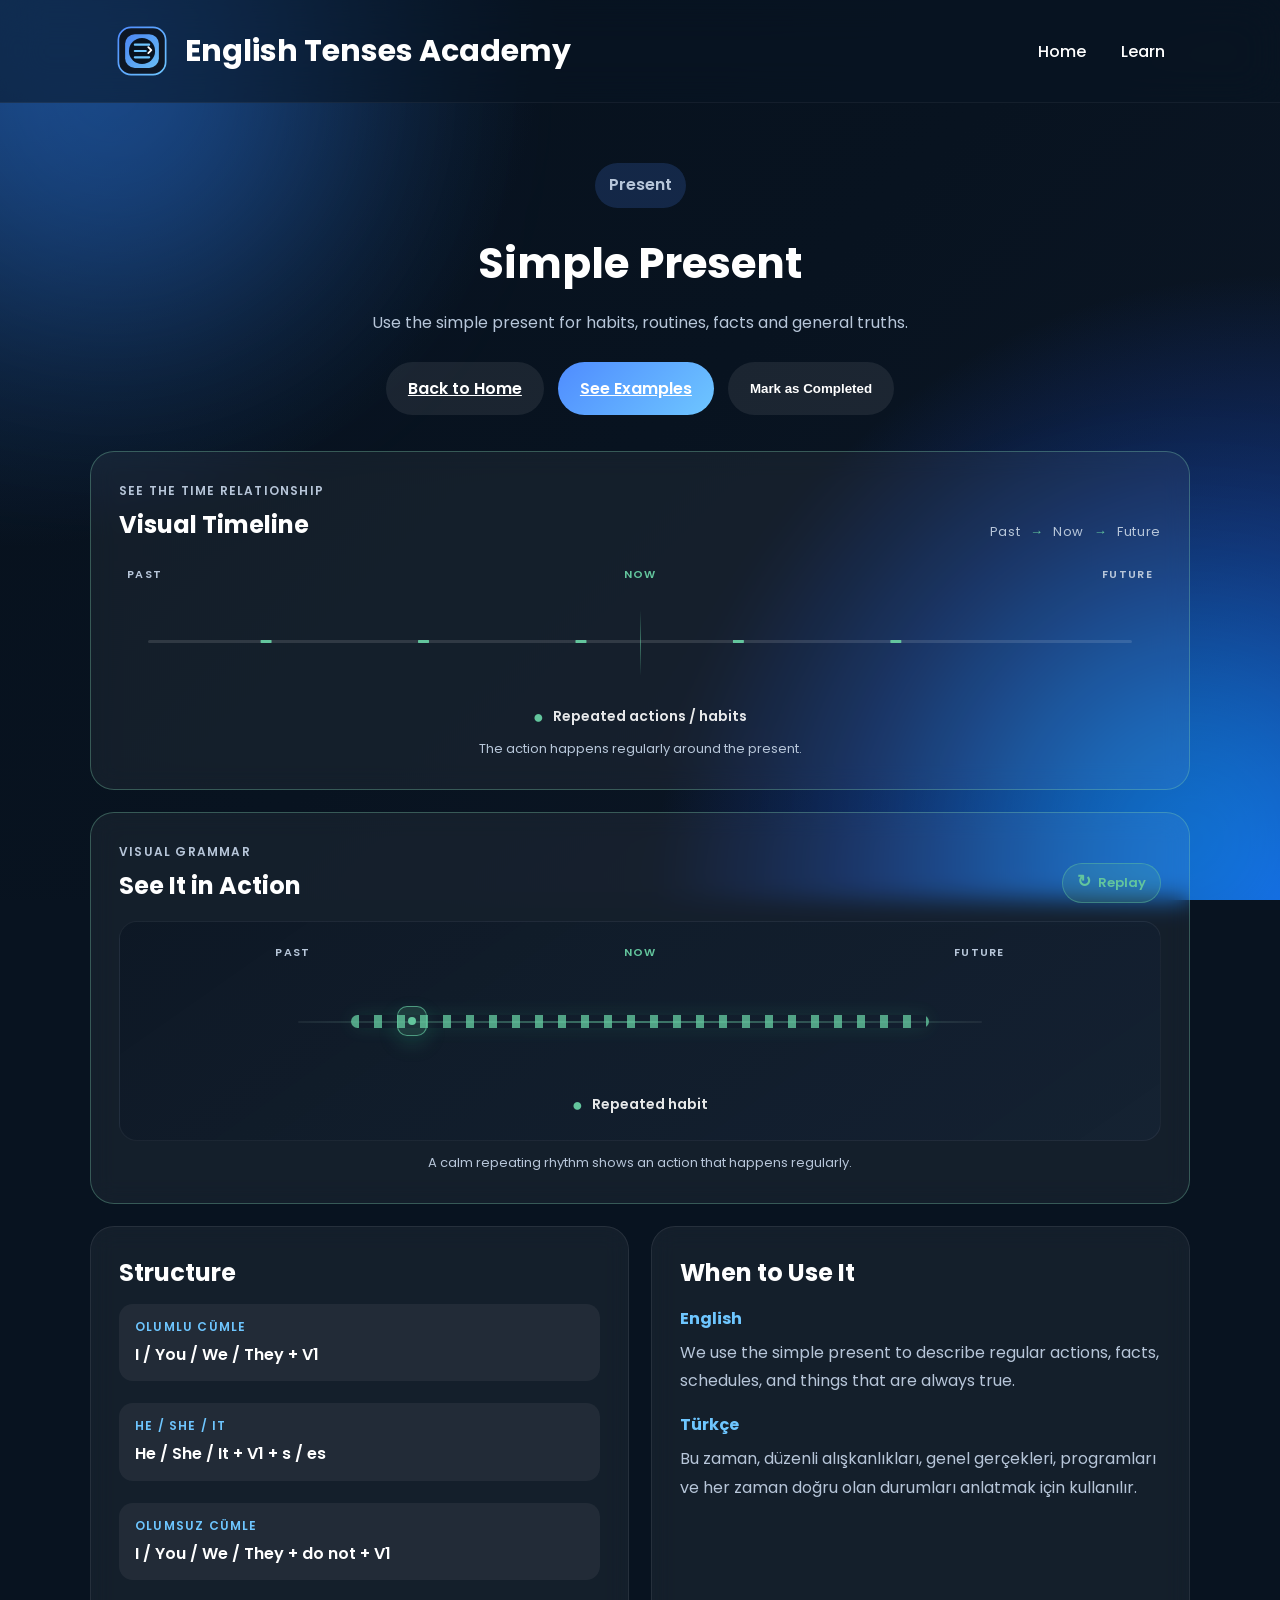
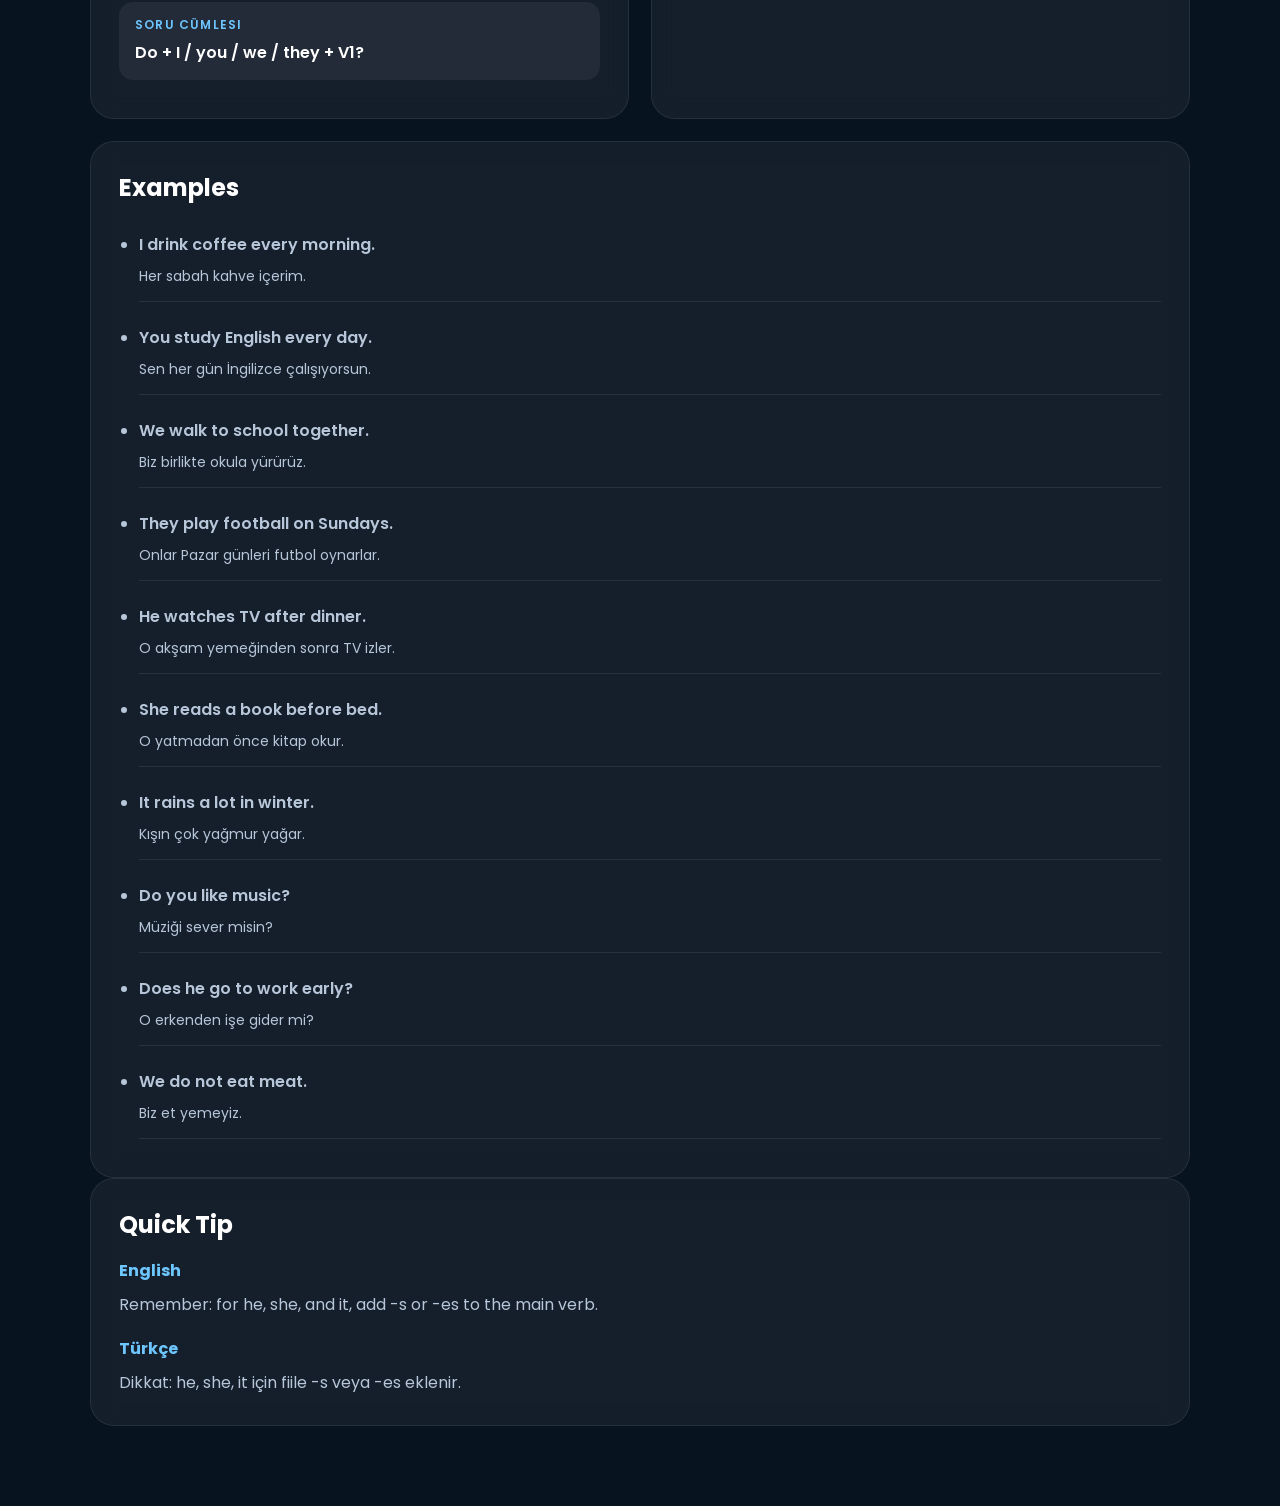
==== commit c4af7630: "added mini grammer animation" ====
--- a/tense.html
+++ b/tense.html
@@ -56,6 +56,20 @@
             <p id="timelineDescription" class="timeline-description"></p>
         </section>
 
+        <section class="detail-card concept-animation-card" aria-labelledby="conceptTitle">
+            <div class="concept-card-heading">
+                <div>
+                    <p class="concept-eyebrow">Visual grammar</p>
+                    <h3 id="conceptTitle">See It in Action</h3>
+                </div>
+                <button type="button" class="concept-replay" id="conceptReplay" aria-label="Replay animation" title="Replay animation">
+                    <span aria-hidden="true">↻</span> Replay
+                </button>
+            </div>
+            <div id="conceptAnimation" class="concept-animation" role="img" aria-live="polite"></div>
+            <p id="conceptDescription" class="concept-description"></p>
+        </section>
+
         <section class="detail-grid">
             <div class="detail-card">
                 <h3>Structure</h3>
--- a/style.css
+++ b/style.css
@@ -1305,6 +1305,580 @@
 
 }
 
+.concept-animation-card{
+
+    margin-bottom:22px;
+
+    border-color:color-mix(in srgb,var(--category-accent) 28%,rgba(255,255,255,.08));
+
+}
+
+.concept-card-heading{
+
+    display:flex;
+
+    align-items:flex-end;
+
+    justify-content:space-between;
+
+    gap:20px;
+
+}
+
+.concept-eyebrow{
+
+    color:var(--category-accent);
+
+    font-size:12px;
+
+    font-weight:600;
+
+    letter-spacing:.1em;
+
+    text-transform:uppercase;
+
+    margin-bottom:6px;
+
+}
+
+.concept-card-heading h3{
+
+    margin-bottom:0;
+
+}
+
+.concept-replay{
+
+    border:1px solid color-mix(in srgb,var(--category-accent) 42%,transparent);
+
+    outline:none;
+
+    padding:9px 14px;
+
+    color:var(--category-accent);
+
+    background:var(--category-soft);
+
+    border-radius:999px;
+
+    cursor:pointer;
+
+    font:inherit;
+
+    font-size:13px;
+
+    font-weight:600;
+
+    transition:transform .3s,background .3s,box-shadow .3s;
+
+}
+
+.concept-replay:hover,
+.concept-replay:focus-visible{
+
+    background:color-mix(in srgb,var(--category-accent) 20%,transparent);
+
+    box-shadow:0 0 18px var(--category-glow);
+
+    transform:translateY(-2px);
+
+}
+
+.concept-replay span{
+
+    display:inline-block;
+
+    margin-right:4px;
+
+    font-size:17px;
+
+    line-height:0;
+
+}
+
+.concept-animation{
+
+    min-height:220px;
+
+    margin-top:18px;
+
+    padding:8px 10px 12px;
+
+    overflow:hidden;
+
+    background:linear-gradient(145deg,rgba(7,19,32,.48),rgba(23,40,63,.38));
+
+    border:1px solid rgba(255,255,255,.06);
+
+    border-radius:18px;
+
+}
+
+.concept-stage{
+
+    position:relative;
+
+    height:164px;
+
+    max-width:760px;
+
+    margin:0 auto;
+
+}
+
+.concept-context{
+
+    position:absolute;
+
+    top:14px;
+
+    color:var(--text2);
+
+    font-size:11px;
+
+    font-weight:600;
+
+    letter-spacing:.12em;
+
+    text-transform:uppercase;
+
+}
+
+.concept-context-past{left:2%;}
+.concept-context-now{left:50%;color:var(--category-accent);transform:translateX(-50%);}
+.concept-context-future{right:2%;}
+
+.concept-track{
+
+    position:absolute;
+
+    top:91px;
+
+    left:5%;
+
+    right:5%;
+
+    height:2px;
+
+    background:linear-gradient(90deg,rgba(255,255,255,.1),var(--category-accent),rgba(255,255,255,.1));
+
+    border-radius:999px;
+
+    opacity:.55;
+
+}
+
+.concept-flow{
+
+    position:absolute;
+
+    top:85px;
+
+    left:20%;
+
+    width:25%;
+
+    height:13px;
+
+    background:linear-gradient(90deg,var(--category-soft),var(--category-accent));
+
+    border-radius:999px;
+
+    box-shadow:0 0 18px var(--category-glow);
+
+    opacity:0;
+
+    transform:scaleX(0);
+
+    transform-origin:left center;
+
+}
+
+.concept-point,
+.concept-checkpoint{
+
+    position:absolute;
+
+    top:83px;
+
+    width:18px;
+
+    height:18px;
+
+    border:3px solid var(--category-accent);
+
+    background:#0d1b2b;
+
+    border-radius:50%;
+
+    box-shadow:0 0 0 5px var(--category-soft),0 0 18px var(--category-glow);
+
+    opacity:0;
+
+    transform:scale(.55);
+
+}
+
+.concept-point span{
+
+    position:absolute;
+
+    inset:4px;
+
+    background:var(--category-accent);
+
+    border-radius:50%;
+
+}
+
+.concept-point-one{left:26%;}
+.concept-point-two{left:63%;}
+
+.concept-object{
+
+    position:absolute;
+
+    top:76px;
+
+    left:18%;
+
+    width:30px;
+
+    height:30px;
+
+    border:1px solid color-mix(in srgb,var(--category-accent) 70%,transparent);
+
+    background:var(--category-soft);
+
+    border-radius:10px;
+
+    box-shadow:0 8px 20px var(--category-glow);
+
+    opacity:0;
+
+}
+
+.concept-object span{
+
+    position:absolute;
+
+    top:50%;
+
+    left:50%;
+
+    width:8px;
+
+    height:8px;
+
+    background:var(--category-accent);
+
+    border-radius:50%;
+
+    transform:translate(-50%,-50%);
+
+}
+
+.concept-checkpoint{
+
+    left:78%;
+
+    display:grid;
+
+    place-items:center;
+
+    color:var(--category-accent);
+
+    font-size:12px;
+
+    font-weight:800;
+
+}
+
+.concept-checkpoint span{line-height:1;}
+
+.concept-arrow{
+
+    position:absolute;
+
+    top:73px;
+
+    left:48%;
+
+    color:var(--category-accent);
+
+    font-size:24px;
+
+    opacity:0;
+
+}
+
+.concept-key{
+
+    display:flex;
+
+    align-items:center;
+
+    justify-content:center;
+
+    gap:9px;
+
+    color:rgba(255,255,255,.9);
+
+    font-size:14px;
+
+    font-weight:600;
+
+}
+
+.concept-key-mark{
+
+    color:var(--category-accent);
+
+    font-size:18px;
+
+    line-height:1;
+
+}
+
+.concept-description{
+
+    max-width:650px;
+
+    margin:10px auto 0;
+
+    color:var(--text2);
+
+    font-size:13px;
+
+    line-height:1.7;
+
+    text-align:center;
+
+}
+
+.concept-habit-loop .concept-flow{
+
+    left:12%;
+    width:76%;
+    background:repeating-linear-gradient(90deg,var(--category-accent) 0 8px,transparent 8px 23px);
+    opacity:.8;
+    transform:scaleX(1);
+    animation:conceptPulse 3.6s ease-in-out infinite;
+
+}
+
+.concept-habit-loop .concept-object{
+
+    opacity:1;
+    animation:conceptHabit 3.6s ease-in-out infinite;
+
+}
+
+.concept-active-now .concept-object{
+
+    left:46%;
+    opacity:1;
+    animation:conceptActive 2.2s ease-in-out infinite;
+
+}
+
+.concept-active-now .concept-context-now{
+
+    text-shadow:0 0 14px var(--category-glow);
+
+}
+
+.concept-past-result .concept-point-one,
+.concept-past-result .concept-checkpoint{
+
+    opacity:1;
+    transform:scale(1);
+
+}
+
+.concept-past-result .concept-point-one{left:24%;}
+.concept-past-result .concept-flow{left:27%;width:49%;opacity:1;transform:scaleX(1);}
+.concept-past-result .concept-arrow{left:70%;opacity:1;animation:conceptArrow .9s ease-in-out infinite alternate;}
+
+.concept-flow-to-now .concept-flow{left:12%;width:42%;opacity:1;transform:scaleX(1);}
+.concept-flow-to-now .concept-object{left:14%;opacity:1;animation:conceptFlowNow 3s ease-in-out infinite;}
+.concept-flow-to-now .concept-point-two{left:50%;opacity:1;transform:scale(1);}
+
+.concept-finished-action .concept-object{opacity:1;animation:conceptFinish 3.6s cubic-bezier(.22,1,.36,1) both;}
+.concept-finished-action .concept-checkpoint{opacity:1;transform:scale(1);}
+
+.concept-past-activity .concept-flow{left:13%;width:34%;opacity:1;transform:scaleX(1);}
+.concept-past-activity .concept-object{left:18%;opacity:1;animation:conceptActivity 2.6s ease-in-out infinite;}
+.concept-past-activity .concept-point-one{left:43%;opacity:1;transform:scale(1);}
+
+.concept-past-sequence .concept-point-one,
+.concept-past-sequence .concept-point-two{
+
+    opacity:1;
+    transform:scale(1);
+
+}
+
+.concept-past-sequence .concept-point-one{left:25%;animation:conceptAppear .8s ease-out both;}
+.concept-past-sequence .concept-point-two{left:45%;animation:conceptAppear .8s .9s ease-out both;}
+.concept-past-sequence .concept-arrow{left:35%;opacity:1;animation:conceptAppear .8s 1.1s ease-out both;}
+
+.concept-past-duration .concept-flow{left:12%;width:31%;opacity:1;transform:scaleX(1);}
+.concept-past-duration .concept-object{left:15%;opacity:1;animation:conceptActivity 2.8s ease-in-out infinite;}
+.concept-past-duration .concept-point-two{left:47%;opacity:1;transform:scale(1);animation:conceptAppear .8s 1.6s ease-out both;}
+
+.concept-forward-action .concept-object{left:21%;opacity:1;animation:conceptForward 3.2s ease-in-out infinite;}
+.concept-forward-action .concept-arrow{left:74%;opacity:1;animation:conceptArrow .9s ease-in-out infinite alternate;}
+
+.concept-future-activity .concept-flow{left:54%;width:29%;opacity:1;transform:scaleX(1);}
+.concept-future-activity .concept-object{left:56%;opacity:1;animation:conceptActivity 2.6s ease-in-out infinite;}
+.concept-future-activity .concept-point-two{left:84%;opacity:1;transform:scale(1);}
+
+.concept-future-completion .concept-object{left:20%;opacity:1;animation:conceptFutureFinish 3.6s cubic-bezier(.22,1,.36,1) both;}
+.concept-future-completion .concept-checkpoint{opacity:1;transform:scale(1);}
+
+.concept-future-duration .concept-flow{left:51%;width:31%;opacity:1;transform:scaleX(1);}
+.concept-future-duration .concept-object{left:54%;opacity:1;animation:conceptFutureDuration 3s ease-in-out infinite;}
+.concept-future-duration .concept-point-two{left:84%;opacity:1;transform:scale(1);}
+
+@keyframes conceptPulse{
+    0%,100%{opacity:.55;}
+    50%{opacity:1;}
+}
+
+@keyframes conceptHabit{
+    0%,100%{transform:translateX(0);}
+    50%{transform:translateX(230%);}
+}
+
+@keyframes conceptActive{
+    0%,100%{transform:translateX(-24px);}
+    50%{transform:translateX(24px);}
+}
+
+@keyframes conceptArrow{
+    from{transform:translateX(-5px);}
+    to{transform:translateX(5px);}
+}
+
+@keyframes conceptFlowNow{
+    0%,100%{transform:translateX(0);}
+    50%{transform:translateX(210%);}
+}
+
+@keyframes conceptFinish{
+    0%{transform:translateX(0);opacity:0;}
+    22%{opacity:1;}
+    72%,100%{transform:translateX(215%);opacity:0;}
+}
+
+@keyframes conceptActivity{
+    0%,100%{transform:translateX(0);}
+    50%{transform:translateX(120%);}
+}
+
+@keyframes conceptAppear{
+    from{opacity:0;transform:scale(.55);}
+    to{opacity:1;transform:scale(1);}
+}
+
+@keyframes conceptForward{
+    0%{transform:translateX(0);}
+    55%,100%{transform:translateX(225%);}
+}
+
+@keyframes conceptFutureFinish{
+    0%{transform:translateX(0);opacity:0;}
+    22%{opacity:1;}
+    72%,100%{transform:translateX(235%);opacity:0;}
+}
+
+@keyframes conceptFutureDuration{
+    0%,100%{transform:translateX(0);}
+    50%{transform:translateX(185%);}
+}
+
+@media (prefers-reduced-motion:reduce){
+
+    .concept-animation *{
+
+        animation:none !important;
+
+    }
+
+    .concept-finished-action .concept-object,
+    .concept-future-completion .concept-object{
+
+        opacity:1;
+        transform:translateX(215%);
+
+    }
+
+    .concept-habit-loop .concept-object,
+    .concept-active-now .concept-object,
+    .concept-flow-to-now .concept-object,
+    .concept-past-activity .concept-object,
+    .concept-forward-action .concept-object,
+    .concept-future-activity .concept-object,
+    .concept-future-duration .concept-object{
+
+        opacity:1;
+
+    }
+
+}
+
+@media (max-width:600px){
+
+    .concept-card-heading{
+
+        align-items:flex-start;
+        flex-direction:column;
+
+    }
+
+    .concept-replay{
+
+        align-self:flex-start;
+
+    }
+
+    .concept-animation{
+
+        min-height:200px;
+        padding-left:4px;
+        padding-right:4px;
+
+    }
+
+    .concept-stage{
+
+        height:145px;
+
+    }
+
+    .concept-context{
+
+        font-size:10px;
+
+    }
+
+    .concept-track{top:82px;}
+    .concept-flow{top:76px;}
+    .concept-point,
+    .concept-checkpoint{top:74px;}
+    .concept-object{top:67px;}
+    .concept-arrow{top:64px;}
+
+    .concept-key{
+
+        font-size:13px;
+        text-align:center;
+
+    }
+
+}
+
 /* ==========================================
    Learning Sections
    Part 3
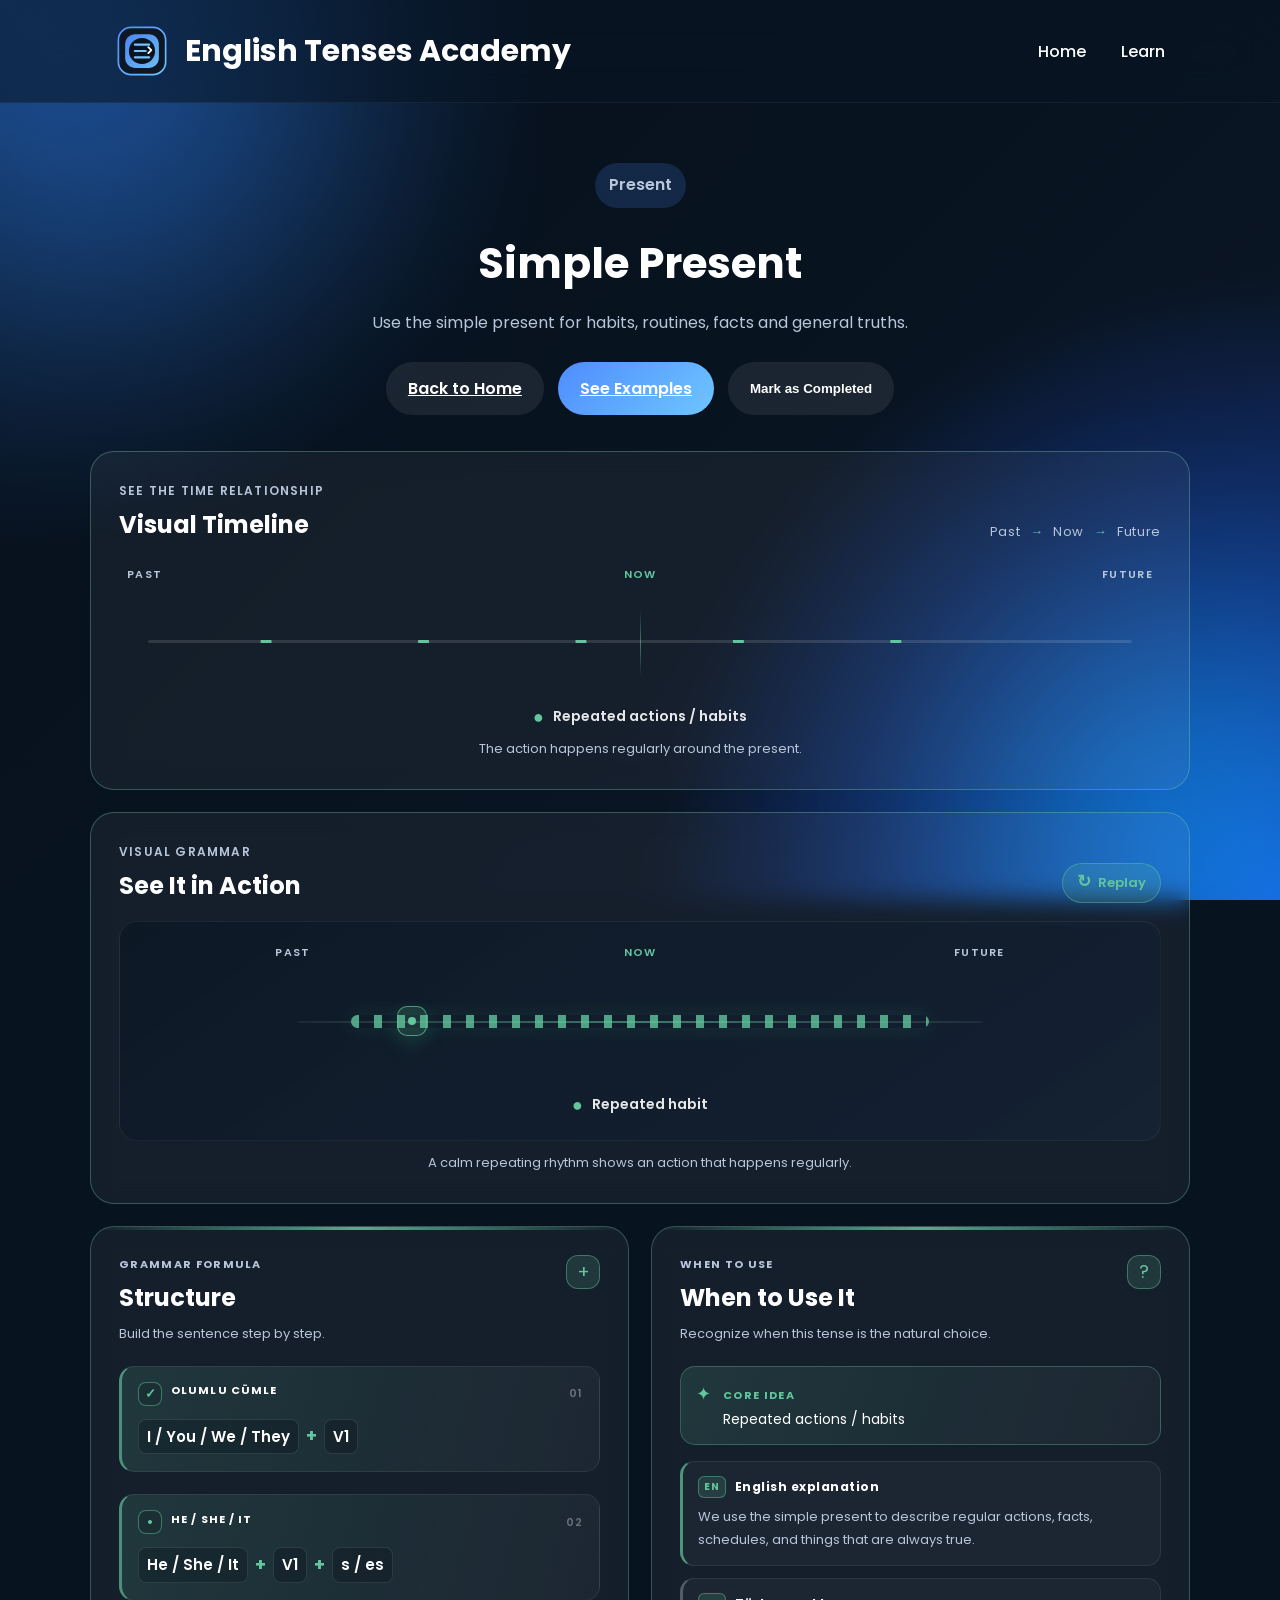
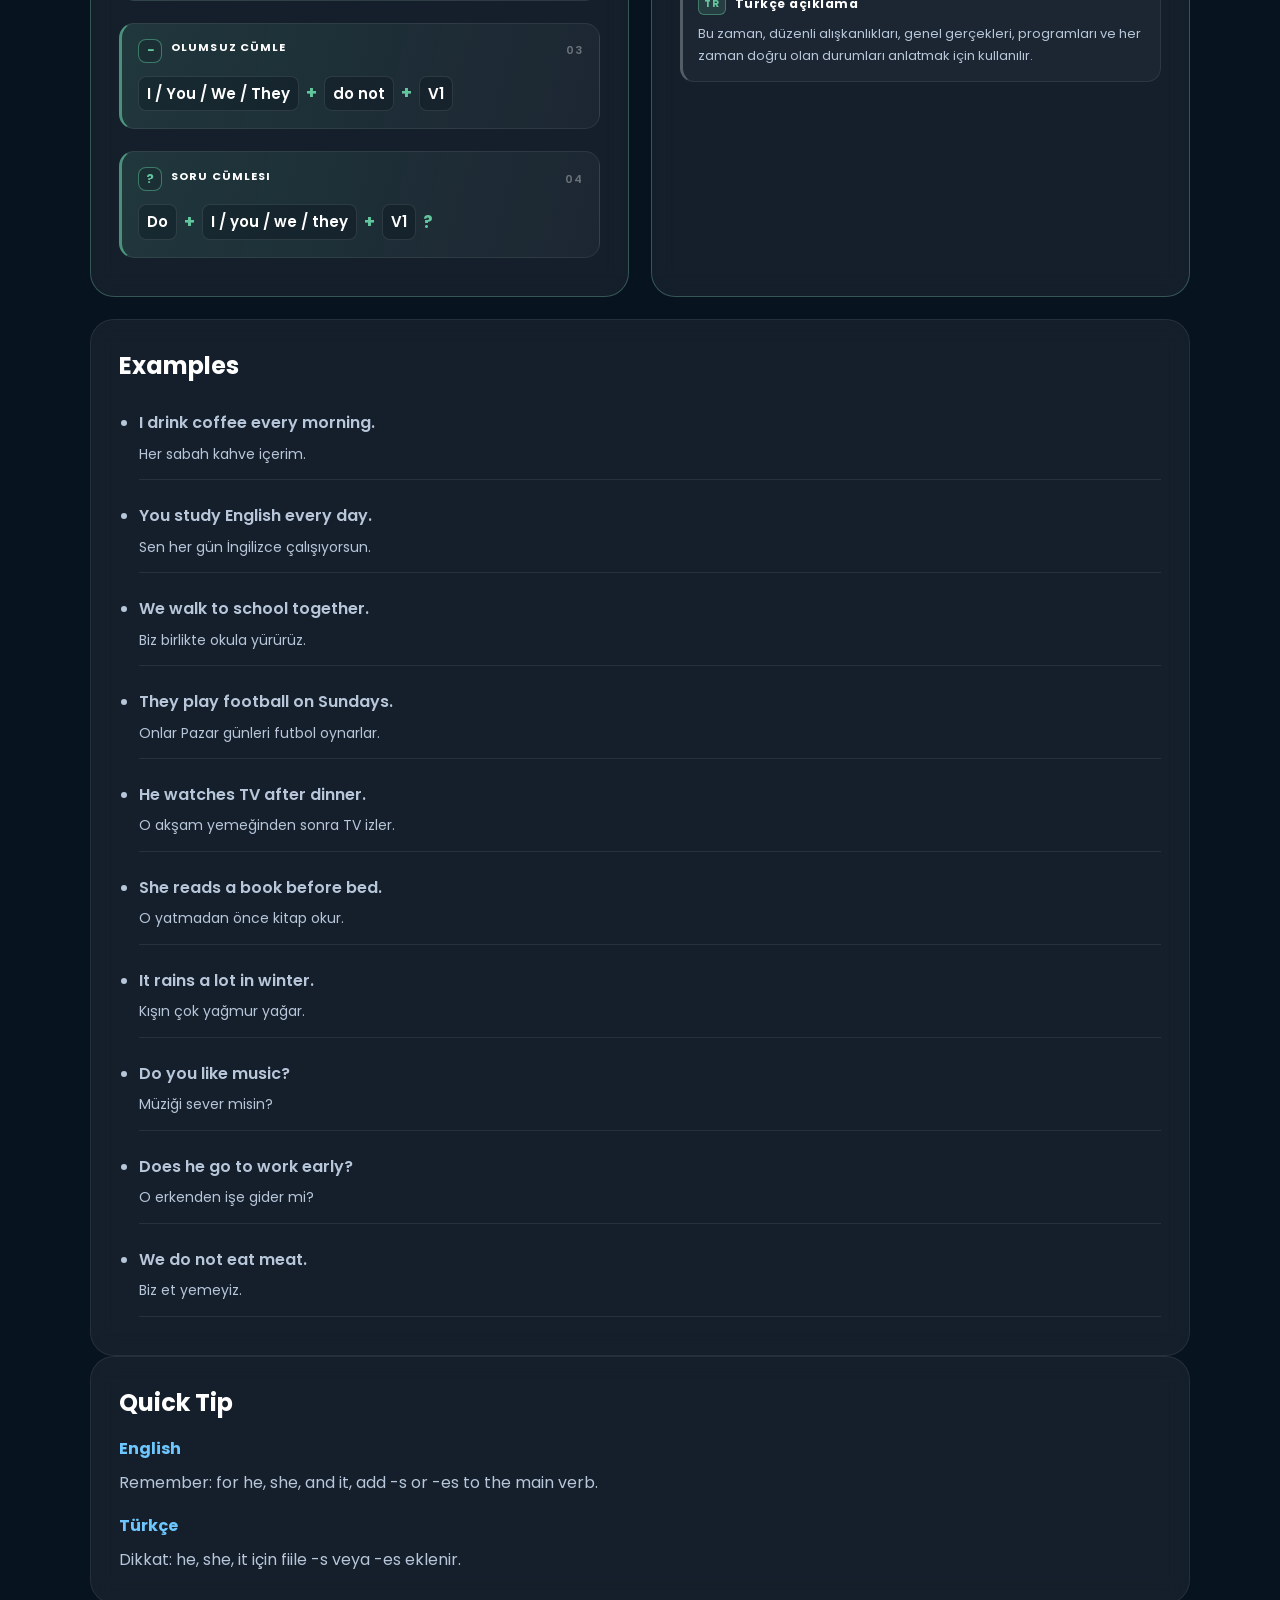
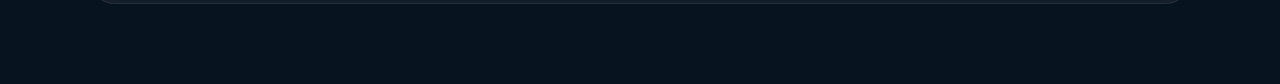
==== commit 2fb22295: "structure ve nasıl kullanılır kısmı güncellendi" ====
--- a/tense.html
+++ b/tense.html
@@ -71,22 +71,51 @@
         </section>
 
         <section class="detail-grid">
-            <div class="detail-card">
-                <h3>Structure</h3>
+            <section class="detail-card learning-card structure-card" aria-labelledby="structureTitle">
+                <div class="learning-card-heading">
+                    <div>
+                        <p class="learning-eyebrow">Grammar formula</p>
+                        <h3 id="structureTitle">Structure</h3>
+                    </div>
+                    <span class="learning-heading-mark" aria-hidden="true">+</span>
+                </div>
+                <p class="learning-subtitle">Build the sentence step by step.</p>
                 <div id="structureBody" class="structure-list"></div>
-            </div>
+            </section>
 
-            <div class="detail-card">
-                <h3>When to Use It</h3>
-                <div class="usage-block">
-                    <h4>English</h4>
-                    <p id="usageText"></p>
+            <section class="detail-card learning-card usage-card" aria-labelledby="usageTitle">
+                <div class="learning-card-heading">
+                    <div>
+                        <p class="learning-eyebrow">When to use</p>
+                        <h3 id="usageTitle">When to Use It</h3>
+                    </div>
+                    <span class="learning-heading-mark" aria-hidden="true">?</span>
                 </div>
-                <div class="usage-block">
-                    <h4>Türkçe</h4>
-                    <p id="usageTextTr"></p>
+                <p class="learning-subtitle">Recognize when this tense is the natural choice.</p>
+                <div class="core-idea">
+                    <span class="core-idea-icon" aria-hidden="true">✦</span>
+                    <div>
+                        <span class="usage-label">Core idea</span>
+                        <p id="coreIdeaText"></p>
+                    </div>
                 </div>
-            </div>
+                <div class="usage-layers">
+                    <div class="usage-block usage-layer usage-layer-en">
+                        <div class="usage-layer-heading">
+                            <span class="language-badge" aria-hidden="true">EN</span>
+                            <h4>English explanation</h4>
+                        </div>
+                        <p id="usageText"></p>
+                    </div>
+                    <div class="usage-block usage-layer usage-layer-tr">
+                        <div class="usage-layer-heading">
+                            <span class="language-badge" aria-hidden="true">TR</span>
+                            <h4>Türkçe açıklama</h4>
+                        </div>
+                        <p id="usageTextTr"></p>
+                    </div>
+                </div>
+            </section>
         </section>
 
         <section class="detail-card detail-examples" id="examples">
--- a/style.css
+++ b/style.css
@@ -1224,6 +1224,255 @@
 
 }
 
+/* Detail learning components */
+.learning-card{
+    position:relative;
+    overflow:hidden;
+    border-color:color-mix(in srgb,var(--category-accent) 25%,rgba(255,255,255,.08));
+}
+
+.learning-card::before{
+    content:"";
+    position:absolute;
+    inset:0 0 auto;
+    height:3px;
+    background:linear-gradient(90deg,transparent,var(--category-accent),transparent);
+    opacity:.85;
+}
+
+.learning-card-heading{
+    display:flex;
+    align-items:flex-start;
+    justify-content:space-between;
+    gap:18px;
+}
+
+.learning-card h3{
+    margin:0;
+}
+
+.learning-eyebrow,
+.usage-label{
+    color:var(--category-accent);
+    font-size:11px;
+    font-weight:700;
+    letter-spacing:.12em;
+    text-transform:uppercase;
+}
+
+.learning-eyebrow{
+    margin-bottom:6px;
+}
+
+.learning-heading-mark{
+    display:grid;
+    place-items:center;
+    width:34px;
+    height:34px;
+    flex:none;
+    border:1px solid color-mix(in srgb,var(--category-accent) 45%,transparent);
+    border-radius:12px;
+    color:var(--category-accent);
+    background:var(--category-soft);
+    font-size:18px;
+}
+
+.learning-subtitle{
+    margin:7px 0 20px;
+    color:var(--text2);
+    font-size:13px;
+}
+
+.structure-list{
+    display:grid;
+    gap:12px;
+}
+
+.structure-item{
+    padding:15px 16px 17px;
+    border:1px solid rgba(255,255,255,.08);
+    border-left:3px solid color-mix(in srgb,var(--category-accent) 68%,transparent);
+    border-radius:15px;
+    background:linear-gradient(105deg,var(--category-soft),rgba(255,255,255,.035));
+    transition:border-color .25s ease,box-shadow .25s ease,transform .25s ease;
+}
+
+.structure-item:hover{
+    border-color:color-mix(in srgb,var(--category-accent) 62%,rgba(255,255,255,.1));
+    box-shadow:0 10px 28px var(--category-glow);
+    transform:translateY(-2px);
+}
+
+.structure-item-heading{
+    display:flex;
+    align-items:center;
+    gap:9px;
+    margin-bottom:13px;
+}
+
+.structure-symbol{
+    display:grid;
+    place-items:center;
+    width:24px;
+    height:24px;
+    border:1px solid color-mix(in srgb,var(--category-accent) 50%,transparent);
+    border-radius:8px;
+    color:var(--category-accent);
+    background:rgba(0,0,0,.12);
+    font-size:13px;
+    font-weight:700;
+}
+
+.structure-label{
+    color:var(--text);
+    font-size:11px;
+    font-weight:700;
+    letter-spacing:.1em;
+    text-transform:uppercase;
+}
+
+.structure-index{
+    margin-left:auto;
+    color:rgba(255,255,255,.35);
+    font-size:11px;
+    letter-spacing:.08em;
+}
+
+.structure-text{
+    display:flex;
+    align-items:center;
+    flex-wrap:wrap;
+    gap:7px;
+    min-width:0;
+    color:var(--text);
+    font-size:15px;
+    font-weight:600;
+    line-height:1.7;
+}
+
+.formula-token{
+    padding:4px 8px;
+    border:1px solid rgba(255,255,255,.1);
+    border-radius:8px;
+    background:rgba(4,12,22,.28);
+    transition:border-color .25s ease,transform .25s ease,background .25s ease;
+}
+
+.structure-item:hover .formula-token{
+    border-color:color-mix(in srgb,var(--category-accent) 42%,rgba(255,255,255,.1));
+    background:rgba(4,12,22,.42);
+    transform:translateY(-1px);
+}
+
+.formula-connector{
+    color:var(--category-accent);
+    font-size:17px;
+    font-weight:700;
+}
+
+.core-idea{
+    display:flex;
+    align-items:flex-start;
+    gap:12px;
+    margin-bottom:16px;
+    padding:14px 15px;
+    border:1px solid color-mix(in srgb,var(--category-accent) 34%,transparent);
+    border-radius:15px;
+    background:linear-gradient(110deg,var(--category-soft),rgba(255,255,255,.035));
+}
+
+.core-idea-icon{
+    color:var(--category-accent);
+    font-size:18px;
+    line-height:1.4;
+}
+
+.core-idea p{
+    margin-top:3px;
+    color:var(--text);
+    font-size:14px;
+    line-height:1.55;
+}
+
+.usage-layers{
+    display:grid;
+    gap:12px;
+}
+
+.usage-layer{
+    margin:0;
+    padding:14px 15px;
+    border:1px solid rgba(255,255,255,.08);
+    border-radius:14px;
+    background:rgba(255,255,255,.035);
+}
+
+.usage-layer-en{
+    border-left:3px solid color-mix(in srgb,var(--category-accent) 70%,transparent);
+}
+
+.usage-layer-tr{
+    border-left:3px solid rgba(255,255,255,.25);
+}
+
+.usage-layer-heading{
+    display:flex;
+    align-items:center;
+    gap:9px;
+    margin-bottom:8px;
+}
+
+.usage-layer h4{
+    margin:0;
+    color:var(--text);
+    font-size:12px;
+    letter-spacing:.04em;
+}
+
+.language-badge{
+    display:inline-grid;
+    place-items:center;
+    min-width:28px;
+    height:22px;
+    padding:0 5px;
+    border:1px solid color-mix(in srgb,var(--category-accent) 45%,transparent);
+    border-radius:6px;
+    color:var(--category-accent);
+    background:var(--category-soft);
+    font-size:10px;
+    font-weight:700;
+    letter-spacing:.08em;
+}
+
+.usage-layer p{
+    font-size:13px;
+    line-height:1.7;
+}
+
+@media (prefers-reduced-motion:reduce){
+    .structure-item,
+    .formula-token{
+        transition:none;
+    }
+}
+
+@media (max-width:520px){
+    .learning-card{
+        padding:22px 18px;
+    }
+
+    .structure-text{
+        align-items:flex-start;
+        gap:6px;
+        font-size:14px;
+    }
+
+    .formula-token{
+        max-width:100%;
+        overflow-wrap:anywhere;
+    }
+}
+
 /* ==========================================
    Responsive Design
 ========================================== */
@@ -1300,6 +1549,433 @@
     .feature{
 
         padding:24px 20px;
+
+    }
+
+}
+
+.sr-only{
+
+    position:absolute;
+
+    width:1px;
+
+    height:1px;
+
+    padding:0;
+
+    margin:-1px;
+
+    overflow:hidden;
+
+    clip:rect(0,0,0,0);
+
+    white-space:nowrap;
+
+    border:0;
+
+}
+
+.search-panel{
+
+    margin-top:24px;
+
+    padding:26px 28px;
+
+    background:linear-gradient(135deg,rgba(24,50,82,.72),rgba(12,29,49,.68));
+
+    border:1px solid rgba(110,198,255,.18);
+
+    border-radius:24px;
+
+    box-shadow:0 16px 40px rgba(0,0,0,.18);
+
+    backdrop-filter:blur(12px);
+
+}
+
+.search-heading{
+
+    display:flex;
+
+    align-items:flex-end;
+
+    justify-content:space-between;
+
+    gap:20px;
+
+}
+
+.search-eyebrow{
+
+    color:var(--secondary);
+
+    font-size:12px;
+
+    font-weight:600;
+
+    letter-spacing:.1em;
+
+    text-transform:uppercase;
+
+    margin-bottom:6px;
+
+}
+
+.search-heading h3{
+
+    font-size:24px;
+
+}
+
+.search-hint{
+
+    color:var(--text2);
+
+    font-size:13px;
+
+}
+
+.search-field{
+
+    position:relative;
+
+    display:flex;
+
+    align-items:center;
+
+    gap:12px;
+
+    margin-top:20px;
+
+    padding:0 14px;
+
+    background:rgba(5,16,28,.52);
+
+    border:1px solid rgba(255,255,255,.1);
+
+    border-radius:16px;
+
+    transition:border-color .3s,box-shadow .3s,background .3s;
+
+}
+
+.search-field:focus-within{
+
+    background:rgba(5,16,28,.7);
+
+    border-color:rgba(110,198,255,.55);
+
+    box-shadow:0 0 0 4px rgba(79,140,255,.1),0 0 28px rgba(79,140,255,.12);
+
+}
+
+.search-icon{
+
+    color:var(--secondary);
+
+    font-size:27px;
+
+    line-height:1;
+
+    transform:rotate(-20deg);
+
+}
+
+#tenseSearch{
+
+    flex:1;
+
+    min-width:0;
+
+    width:100%;
+
+    min-height:54px;
+
+    padding:0;
+
+    color:white;
+
+    background:transparent;
+
+    border:0;
+
+    outline:0;
+
+    font:inherit;
+
+    font-size:15px;
+
+}
+
+#tenseSearch::placeholder{
+
+    color:rgba(183,198,217,.68);
+
+}
+
+.search-shortcut{
+
+    flex:none;
+
+    padding:4px 7px;
+
+    color:var(--text2);
+
+    background:rgba(255,255,255,.06);
+
+    border:1px solid rgba(255,255,255,.1);
+
+    border-radius:6px;
+
+    font-family:inherit;
+
+    font-size:11px;
+
+}
+
+.search-clear{
+
+    display:grid;
+
+    width:30px;
+
+    height:30px;
+
+    flex:none;
+
+    place-items:center;
+
+    color:var(--text2);
+
+    background:rgba(255,255,255,.07);
+
+    border:0;
+
+    border-radius:50%;
+
+    cursor:pointer;
+
+    transition:color .25s,background .25s,transform .25s;
+
+}
+
+.search-clear:hover,
+.search-clear:focus-visible{
+
+    color:white;
+
+    background:rgba(110,198,255,.2);
+
+    transform:rotate(90deg);
+
+}
+
+.search-clear span{
+
+    font-size:21px;
+
+    line-height:1;
+
+}
+
+.search-suggestions{
+
+    display:flex;
+
+    align-items:center;
+
+    gap:8px;
+
+    flex-wrap:wrap;
+
+    margin-top:14px;
+
+    color:var(--text2);
+
+    font-size:12px;
+
+}
+
+.search-suggestions button{
+
+    padding:6px 10px;
+
+    color:var(--secondary);
+
+    background:rgba(79,140,255,.1);
+
+    border:1px solid rgba(110,198,255,.14);
+
+    border-radius:999px;
+
+    cursor:pointer;
+
+    font:inherit;
+
+    font-size:12px;
+
+    transition:background .25s,border-color .25s,transform .25s;
+
+}
+
+.search-suggestions button:hover,
+.search-suggestions button:focus-visible{
+
+    background:rgba(79,140,255,.2);
+
+    border-color:rgba(110,198,255,.4);
+
+    transform:translateY(-1px);
+
+}
+
+.search-status{
+
+    margin-top:16px;
+
+    color:var(--secondary);
+
+    font-size:13px;
+
+    font-weight:600;
+
+}
+
+.search-empty{
+
+    display:flex;
+
+    align-items:center;
+
+    flex-direction:column;
+
+    gap:6px;
+
+    padding:22px 12px 6px;
+
+    color:var(--text2);
+
+    text-align:center;
+
+    animation:searchStateIn .35s ease-out;
+
+}
+
+.search-empty strong{
+
+    color:white;
+
+    font-size:15px;
+
+}
+
+.search-empty-icon{
+
+    display:grid;
+
+    width:38px;
+
+    height:38px;
+
+    margin-bottom:3px;
+
+    place-items:center;
+
+    color:var(--secondary);
+
+    background:rgba(79,140,255,.12);
+
+    border:1px solid rgba(110,198,255,.2);
+
+    border-radius:50%;
+
+    font-size:23px;
+
+    transform:rotate(-20deg);
+
+}
+
+.tense-grid.is-searching .tense-card:not(.search-hidden){
+
+    animation:searchResultIn .35s ease-out both;
+
+}
+
+.search-hidden{
+
+    display:none;
+
+}
+
+.tense-card mark{
+
+    padding:0 2px;
+
+    color:white;
+
+    background:var(--category-soft);
+
+    border-radius:3px;
+
+}
+
+@keyframes searchResultIn{
+
+    from{opacity:0;transform:translateY(8px);}
+    to{opacity:1;transform:translateY(0);}
+
+}
+
+@keyframes searchStateIn{
+
+    from{opacity:0;transform:translateY(5px);}
+    to{opacity:1;transform:translateY(0);}
+
+}
+
+@media (prefers-reduced-motion:reduce){
+
+    .tense-grid.is-searching .tense-card:not(.search-hidden),
+    .search-empty{
+
+        animation:none;
+
+    }
+
+}
+
+@media (max-width:600px){
+
+    .search-panel{
+
+        padding:22px 18px;
+
+    }
+
+    .search-heading{
+
+        align-items:flex-start;
+        flex-direction:column;
+        gap:6px;
+
+    }
+
+    .search-hint{
+
+        font-size:12px;
+
+    }
+
+    .search-shortcut{
+
+        display:none;
+
+    }
+
+    .search-suggestions{
+
+        align-items:flex-start;
 
     }
 
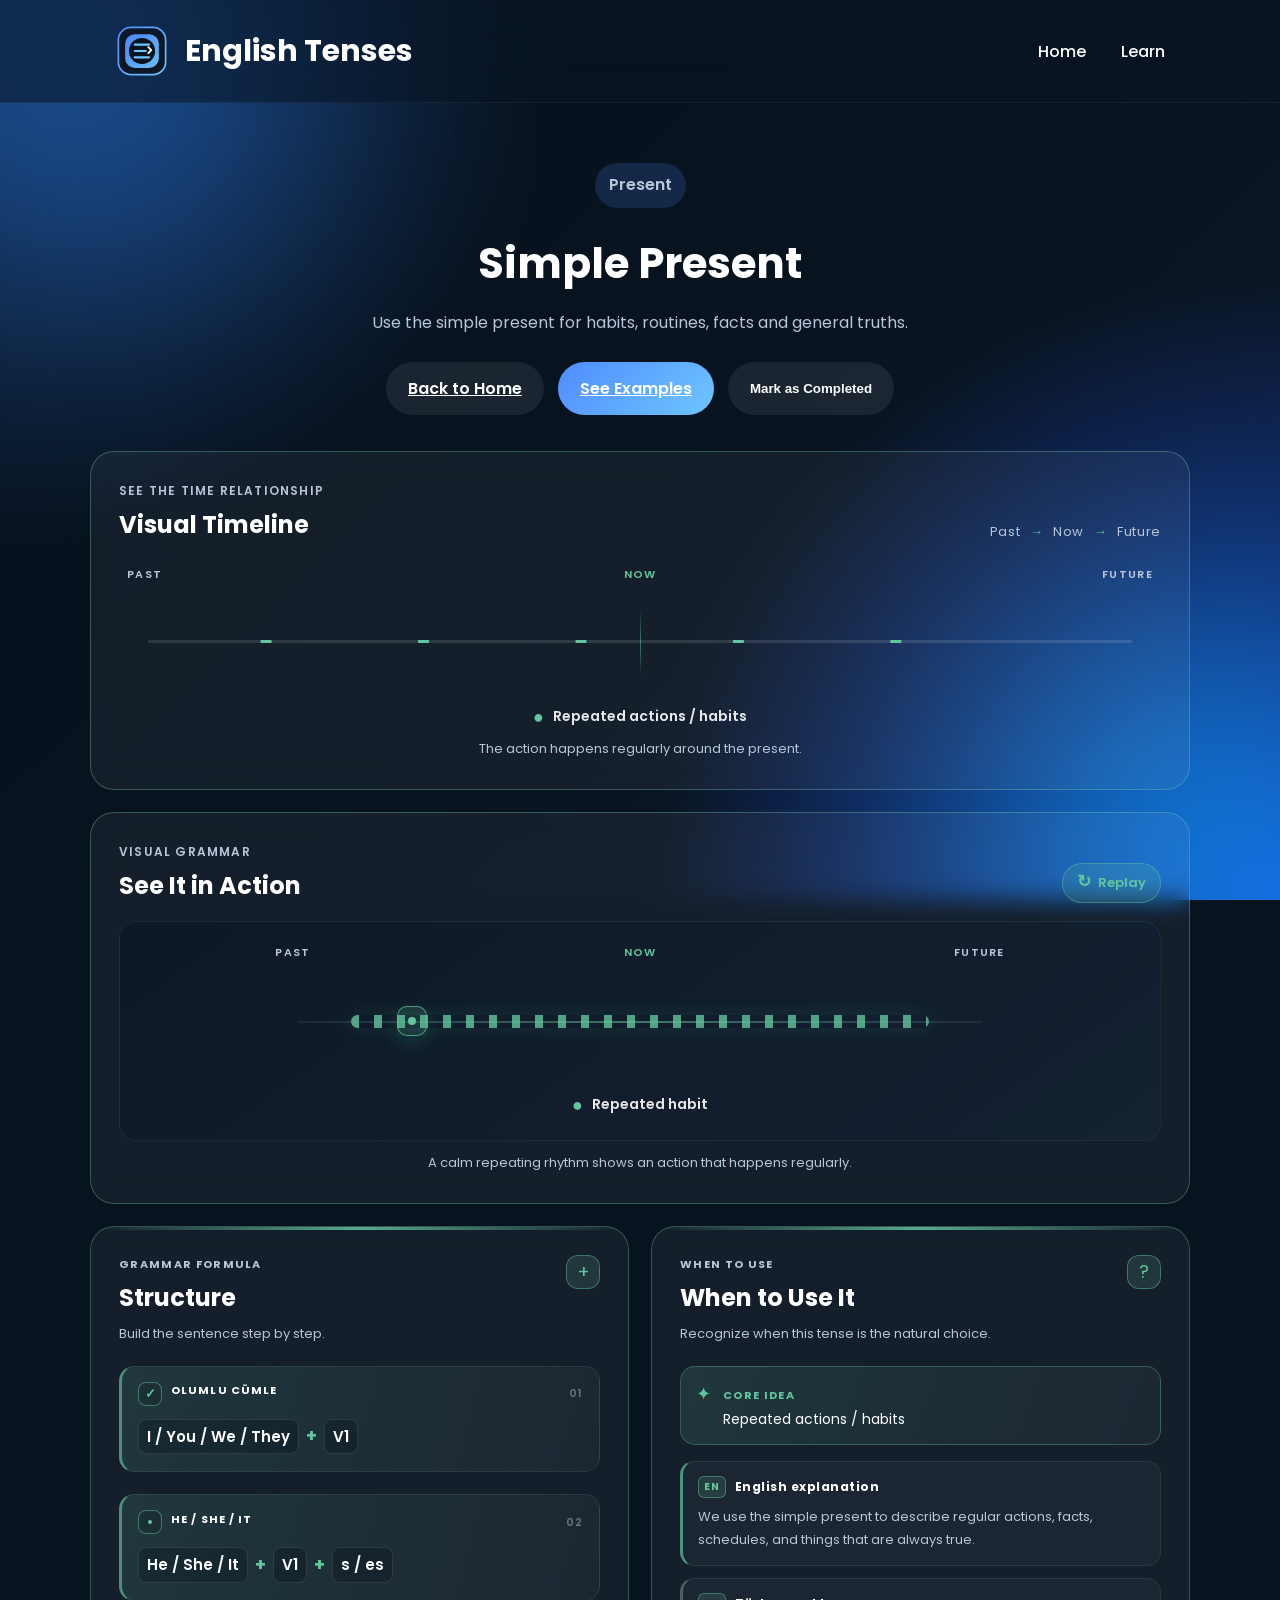
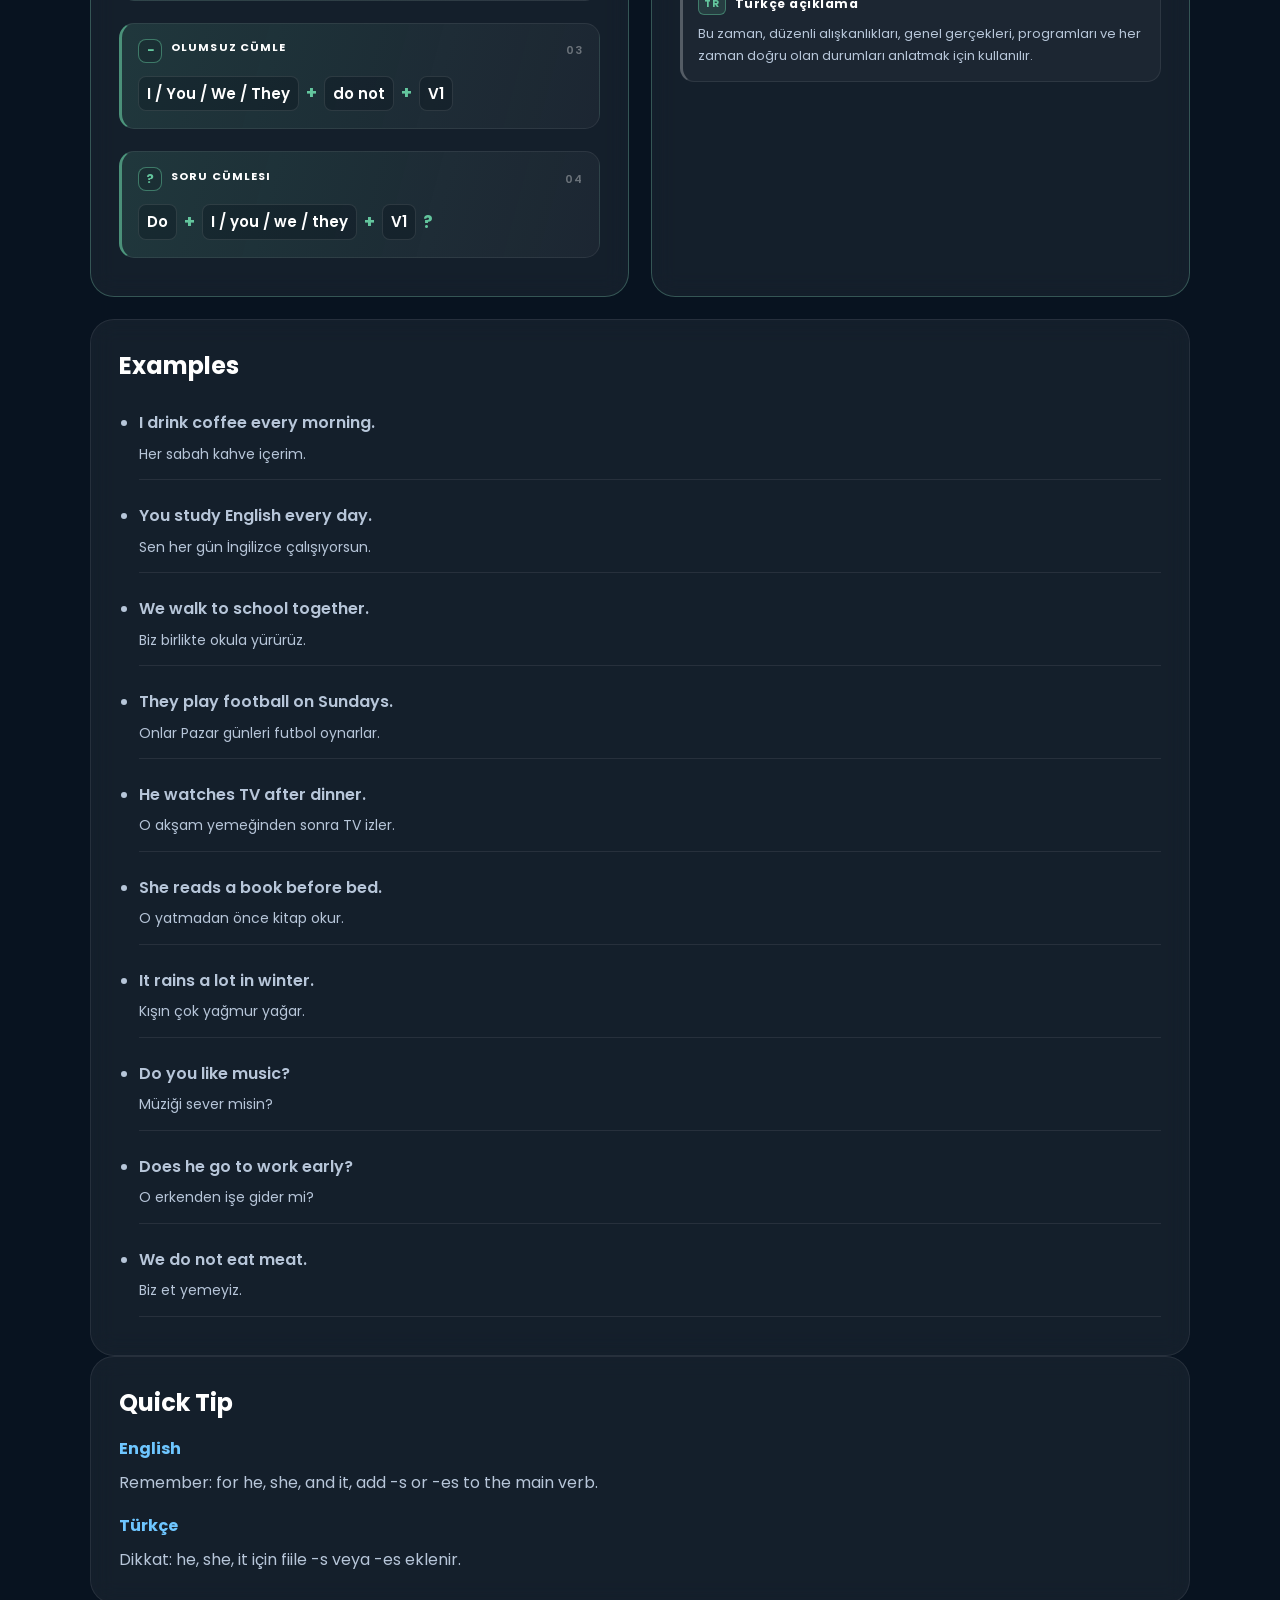
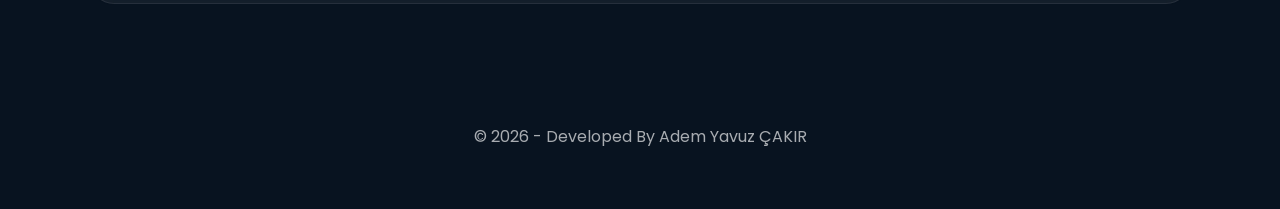
==== commit 1b268ffa: "sayfadaki karekter değişimleri" ====
--- a/tense.html
+++ b/tense.html
@@ -4,7 +4,7 @@
 <head>
     <meta charset="UTF-8">
     <meta name="viewport" content="width=device-width, initial-scale=1.0">
-    <title>English Tenses Academy</title>
+    <title>English Tenses</title>
     <link rel="stylesheet" href="style.css">
     <link rel="preconnect" href="https://fonts.googleapis.com">
     <link rel="preconnect" href="https://fonts.gstatic.com" crossorigin>
@@ -20,7 +20,7 @@
     <header>
         <div class="logo">
             <img src="assets/logo.svg" alt="Logo">
-            <h1>English Tenses Academy</h1>
+            <h1>English Tenses</h1>
         </div>
 
         <nav>
@@ -136,6 +136,12 @@
         </section>
     </main>
 
+    <footer>
+        <p>
+            © 2026 - Developed By Adem Yavuz ÇAKIR
+        </p>
+    </footer>
+
     <script src="script.js"></script>
 </body>
 
--- a/style.css
+++ b/style.css
@@ -1,5 +1,5 @@
 /* ==========================================
-   English Tenses Academy
+    English Tenses
    style.css
    Part 1
 ========================================== */
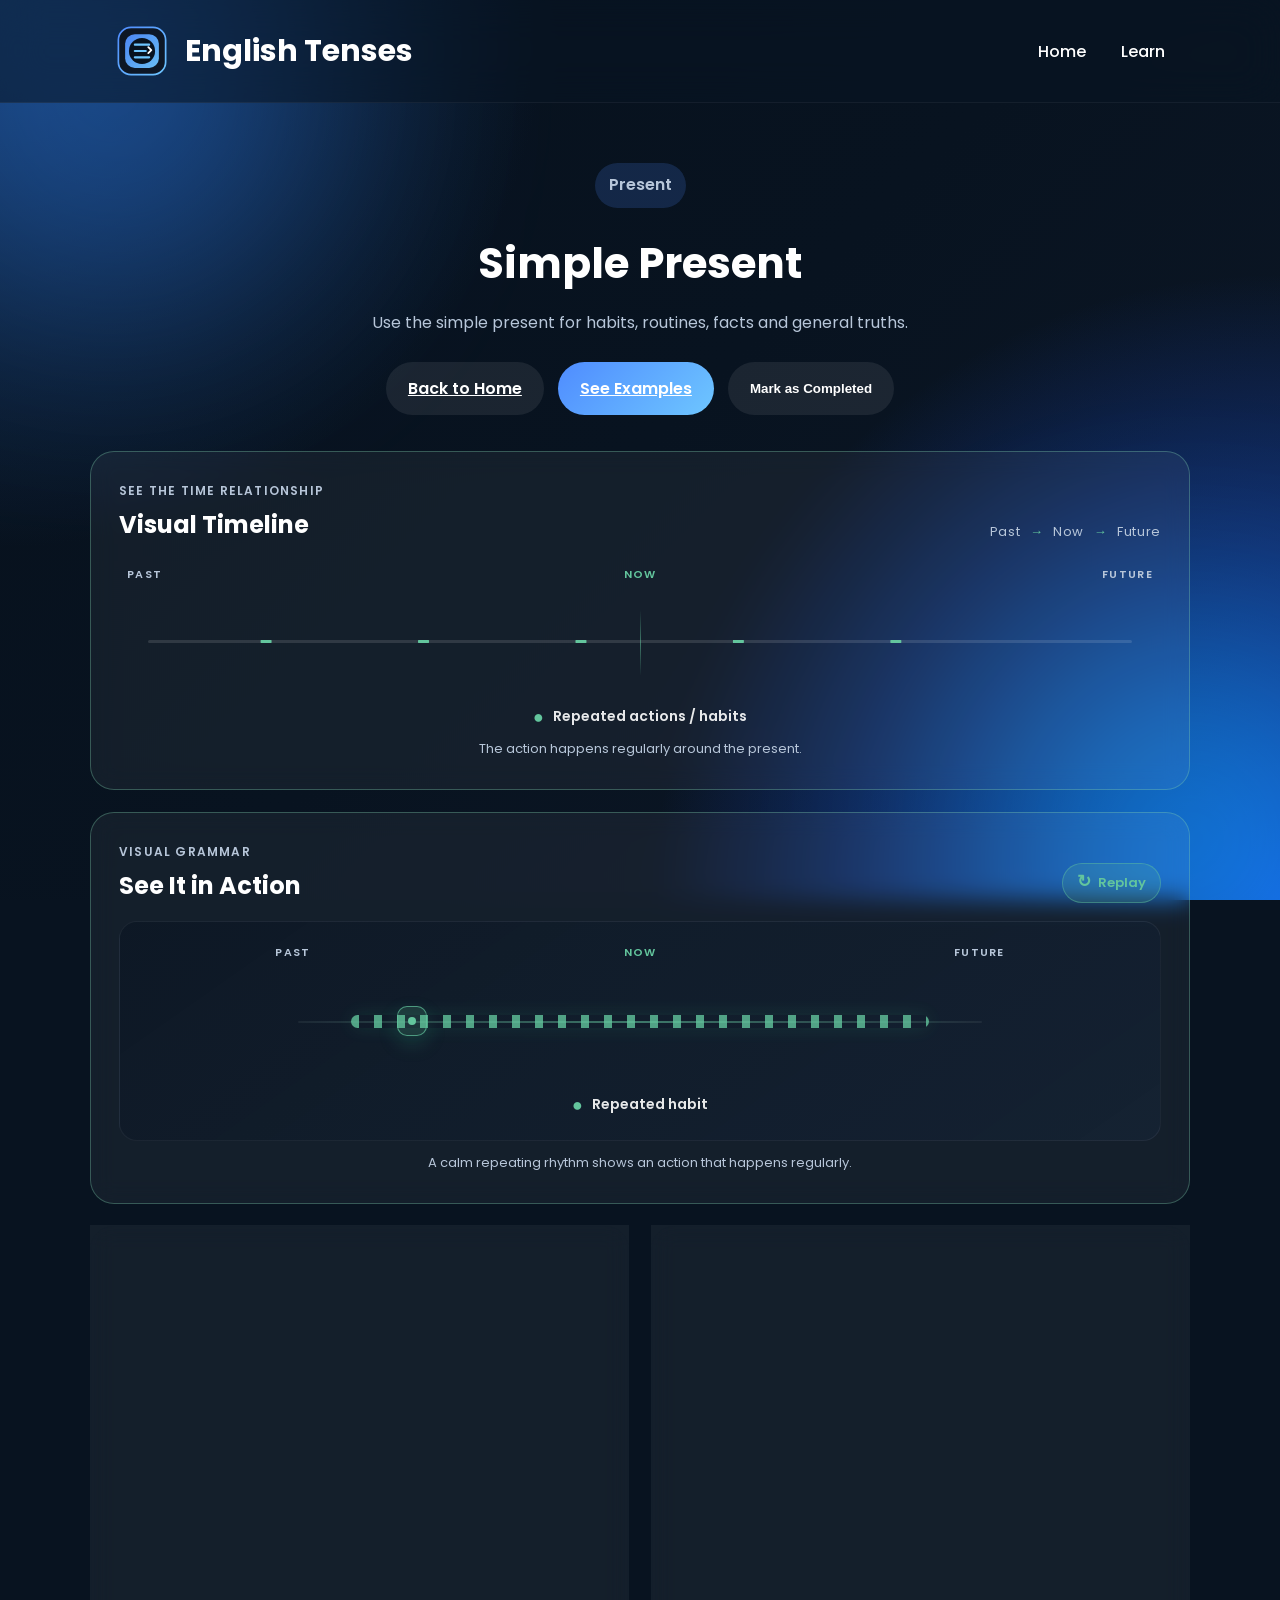
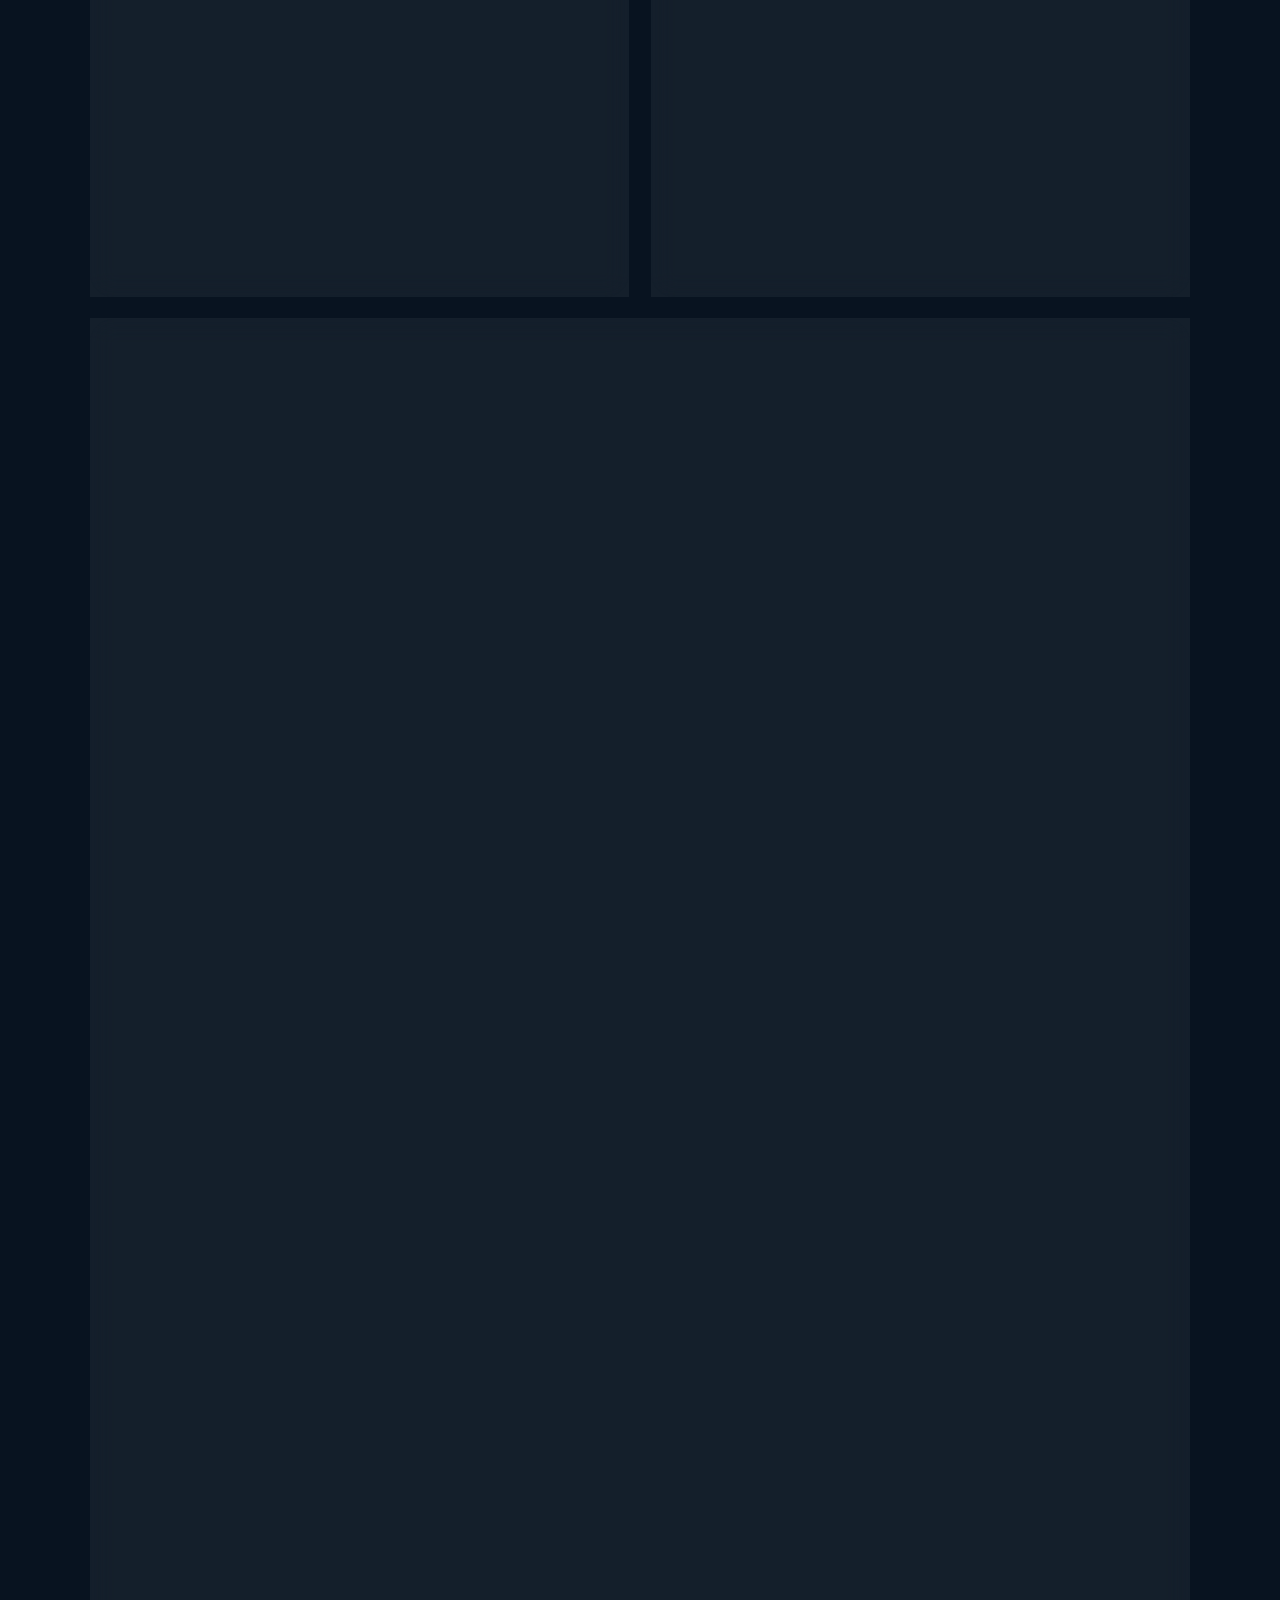
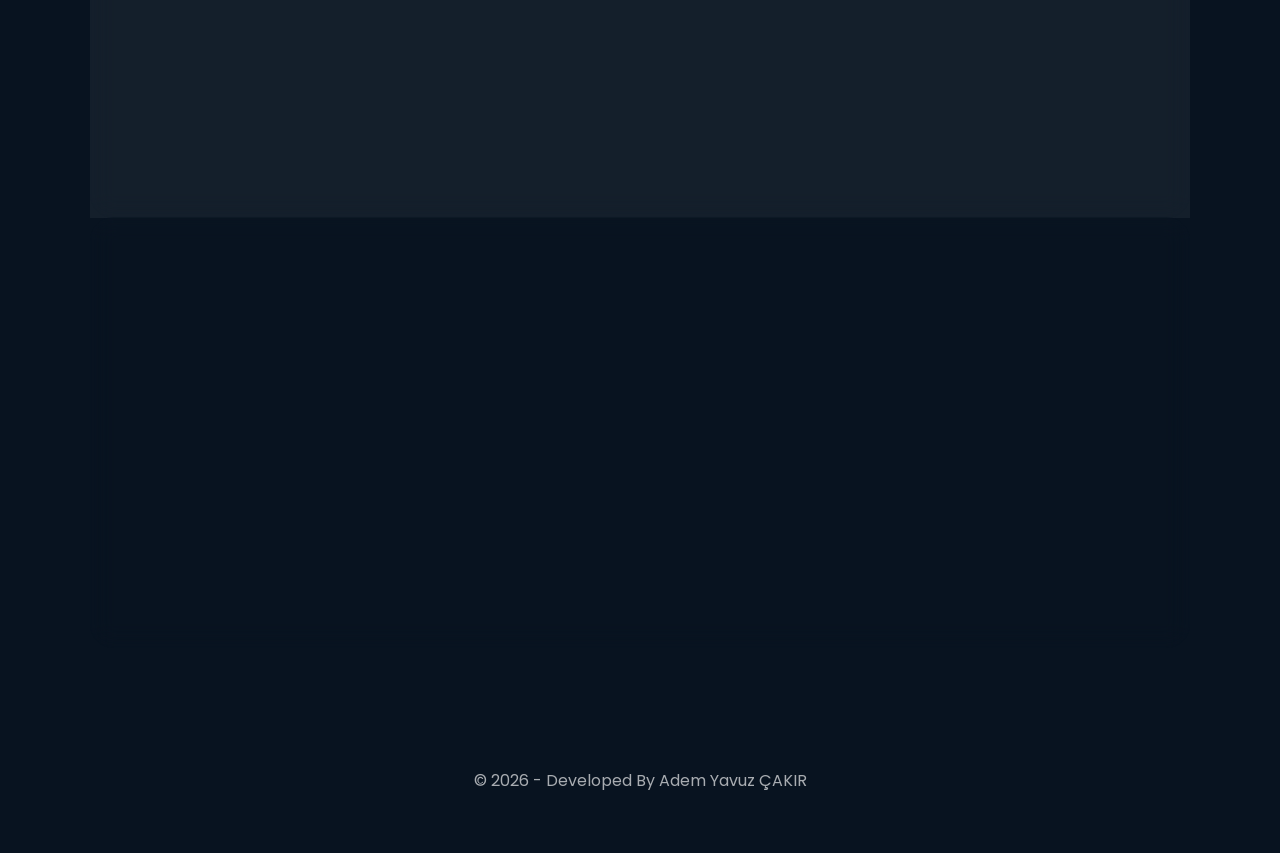
==== commit 69078478: "örnekler ve ipucu bölümü geliştirmesi" ====
--- a/tense.html
+++ b/tense.html
@@ -118,19 +118,37 @@
             </section>
         </section>
 
-        <section class="detail-card detail-examples" id="examples">
-            <h3>Examples</h3>
+        <section class="detail-card learning-card examples-card detail-examples" id="examples" aria-labelledby="examplesTitle">
+            <div class="learning-card-heading">
+                <div>
+                    <p class="learning-eyebrow">Real sentence practice</p>
+                    <h3 id="examplesTitle">Examples</h3>
+                </div>
+                <span class="learning-heading-mark" aria-hidden="true">↗</span>
+            </div>
+            <p class="learning-subtitle">See how this tense works in real sentences.</p>
             <ul id="exampleList" class="example-list"></ul>
         </section>
 
-        <section class="detail-card">
-            <h3>Quick Tip</h3>
-            <div class="usage-block">
-                <h4>English</h4>
-                <p id="tipText"></p>
+        <section class="detail-card learning-card memory-card" aria-labelledby="tipTitle">
+            <div class="learning-card-heading">
+                <div>
+                    <p class="learning-eyebrow">Remember this</p>
+                    <h3 id="tipTitle">Quick Tip</h3>
+                </div>
+                <span class="learning-heading-mark" aria-hidden="true">✦</span>
             </div>
-            <div class="usage-block">
-                <h4>Türkçe</h4>
+            <p class="learning-subtitle">One focused idea to carry into your next sentence.</p>
+            <div class="memory-hook">
+                <span class="memory-hook-icon" aria-hidden="true">!</span>
+                <div>
+                    <span class="usage-label">Key takeaway</span>
+                    <p id="tipText" class="memory-hook-text"></p>
+                </div>
+            </div>
+            <div id="tipCue" class="memory-cue" aria-live="polite"></div>
+            <div class="tip-translation">
+                <span class="language-badge" aria-hidden="true">TR</span>
                 <p id="tipTextTr"></p>
             </div>
         </section>
--- a/style.css
+++ b/style.css
@@ -1473,6 +1473,234 @@
     }
 }
 
+/* Sentence practice and memory hook */
+.examples-card{
+    border-color:color-mix(in srgb,var(--category-accent) 28%,rgba(255,255,255,.08));
+}
+
+.example-list{
+    display:grid;
+    grid-template-columns:repeat(2,minmax(0,1fr));
+    gap:12px;
+    padding:0;
+    list-style:none;
+}
+
+.example-item{
+    min-width:0;
+    margin:0;
+    padding:16px;
+    border:1px solid rgba(255,255,255,.08);
+    border-top:2px solid color-mix(in srgb,var(--category-accent) 55%,transparent);
+    border-radius:14px;
+    background:linear-gradient(180deg,rgba(255,255,255,.045),rgba(255,255,255,.02));
+    transition:border-color .25s ease,box-shadow .25s ease,transform .25s ease;
+}
+
+.example-item:hover{
+    border-color:color-mix(in srgb,var(--category-accent) 58%,rgba(255,255,255,.1));
+    box-shadow:0 10px 28px var(--category-glow);
+    transform:translateY(-2px);
+}
+
+.example-meta{
+    display:flex;
+    align-items:center;
+    gap:8px;
+    margin-bottom:14px;
+}
+
+.example-number{
+    color:var(--category-accent);
+    font-size:12px;
+    font-weight:700;
+    letter-spacing:.12em;
+}
+
+.example-label{
+    color:rgba(255,255,255,.42);
+    font-size:10px;
+    font-weight:600;
+    letter-spacing:.1em;
+    text-transform:uppercase;
+}
+
+.example-sentence-stack{
+    display:grid;
+    gap:6px;
+    margin-bottom:8px;
+}
+
+.example-sentence-label{
+    color:var(--category-accent);
+    font-size:10px;
+    font-weight:700;
+    letter-spacing:.12em;
+    text-transform:uppercase;
+}
+
+.example-en{
+    margin-bottom:12px;
+    color:var(--text);
+    font-size:15px;
+    font-weight:600;
+    line-height:1.7;
+}
+
+.example-pattern{
+    display:grid;
+    gap:5px;
+    margin-bottom:12px;
+    padding:9px 10px;
+    border:1px solid color-mix(in srgb,var(--category-accent) 32%,rgba(255,255,255,.08));
+    border-radius:10px;
+    background:var(--category-soft);
+}
+
+.example-pattern-label{
+    color:var(--category-accent);
+    font-size:9px;
+    font-weight:700;
+    letter-spacing:.12em;
+    text-transform:uppercase;
+}
+
+.example-pattern-text{
+    color:var(--text);
+    font-size:12px;
+    font-weight:600;
+    line-height:1.5;
+}
+
+.example-translation{
+    display:flex;
+    align-items:flex-start;
+    gap:9px;
+    padding-top:11px;
+    border-top:1px solid rgba(255,255,255,.07);
+}
+
+.example-translation .language-badge{
+    flex:none;
+    margin-top:1px;
+}
+
+.example-tr{
+    color:var(--text2);
+    font-size:13px;
+    line-height:1.65;
+}
+
+.memory-card{
+    border-color:color-mix(in srgb,var(--category-accent) 34%,rgba(255,255,255,.08));
+    background:linear-gradient(120deg,rgba(255,255,255,.06),var(--category-soft));
+}
+
+.memory-hook{
+    display:flex;
+    align-items:flex-start;
+    gap:14px;
+    padding:20px;
+    border:1px solid color-mix(in srgb,var(--category-accent) 48%,transparent);
+    border-radius:16px;
+    background:rgba(3,11,20,.2);
+    box-shadow:0 0 24px var(--category-glow);
+}
+
+.memory-hook-icon{
+    display:grid;
+    place-items:center;
+    width:32px;
+    height:32px;
+    flex:none;
+    border:1px solid color-mix(in srgb,var(--category-accent) 58%,transparent);
+    border-radius:10px;
+    color:var(--category-accent);
+    background:var(--category-soft);
+    font-size:16px;
+    font-weight:700;
+}
+
+.memory-hook-text{
+    margin-top:7px;
+    color:var(--text);
+    font-size:17px;
+    font-weight:600;
+    line-height:1.6;
+}
+
+.memory-cue{
+    display:grid;
+    gap:10px;
+    margin-top:16px;
+    padding:13px 14px;
+    border:1px solid color-mix(in srgb,var(--category-accent) 32%,rgba(255,255,255,.08));
+    border-radius:14px;
+    background:rgba(255,255,255,.03);
+}
+
+.memory-cue-label{
+    color:var(--category-accent);
+    font-size:9px;
+    font-weight:700;
+    letter-spacing:.12em;
+    text-transform:uppercase;
+}
+
+.memory-cue-track{
+    display:flex;
+    align-items:center;
+    flex-wrap:wrap;
+    gap:8px;
+    color:var(--text2);
+    font-size:11px;
+    letter-spacing:.08em;
+    text-transform:uppercase;
+}
+
+.memory-cue-arrow{
+    color:var(--category-accent);
+    font-size:14px;
+    font-weight:700;
+}
+
+.memory-cue-value{
+    color:var(--text);
+    font-size:14px;
+    font-weight:600;
+    line-height:1.5;
+}
+
+.tip-translation{
+    display:flex;
+    align-items:flex-start;
+    gap:10px;
+    margin-top:14px;
+    padding:0 4px;
+}
+
+.tip-translation .language-badge{
+    flex:none;
+    margin-top:2px;
+}
+
+.tip-translation p{
+    font-size:13px;
+    line-height:1.7;
+}
+
+@media (max-width:700px){
+    .example-list{
+        grid-template-columns:1fr;
+    }
+}
+
+@media (prefers-reduced-motion:reduce){
+    .example-item{
+        transition:none;
+    }
+}
+
 /* ==========================================
    Responsive Design
 ========================================== */
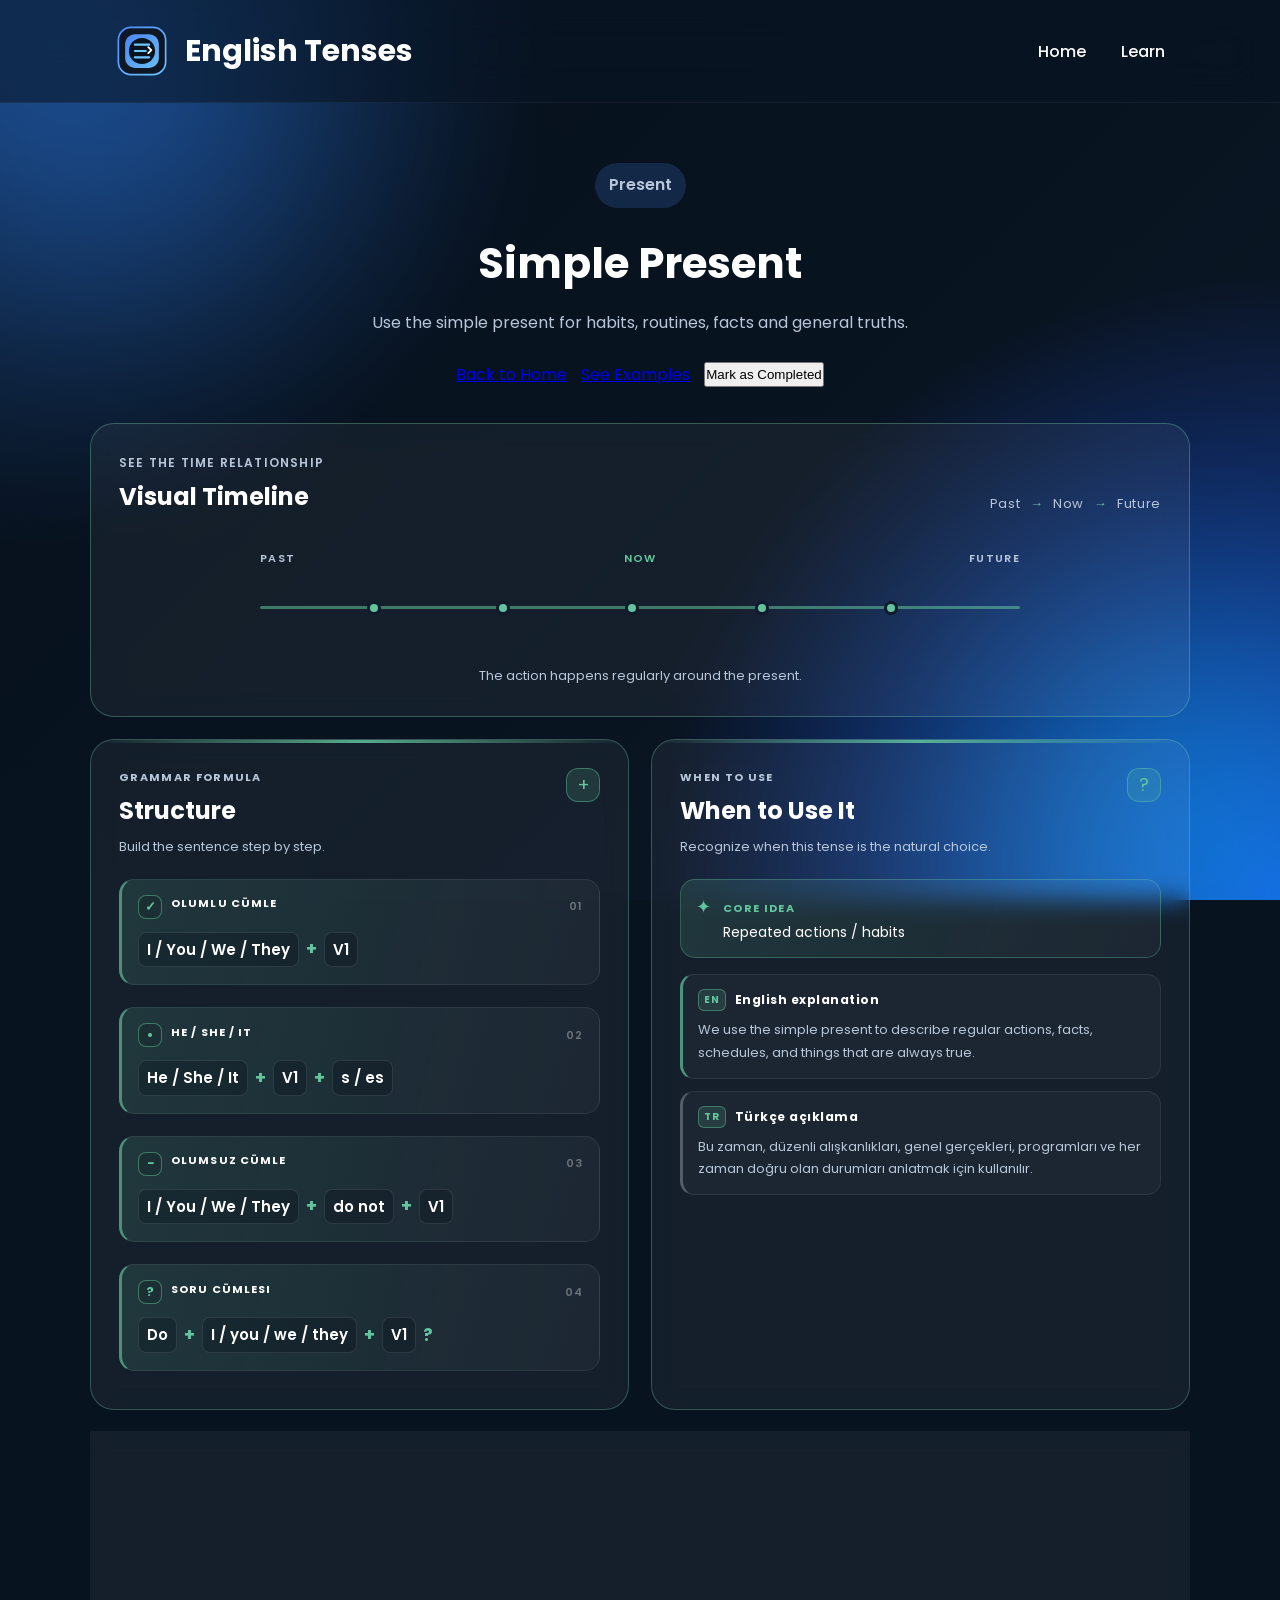
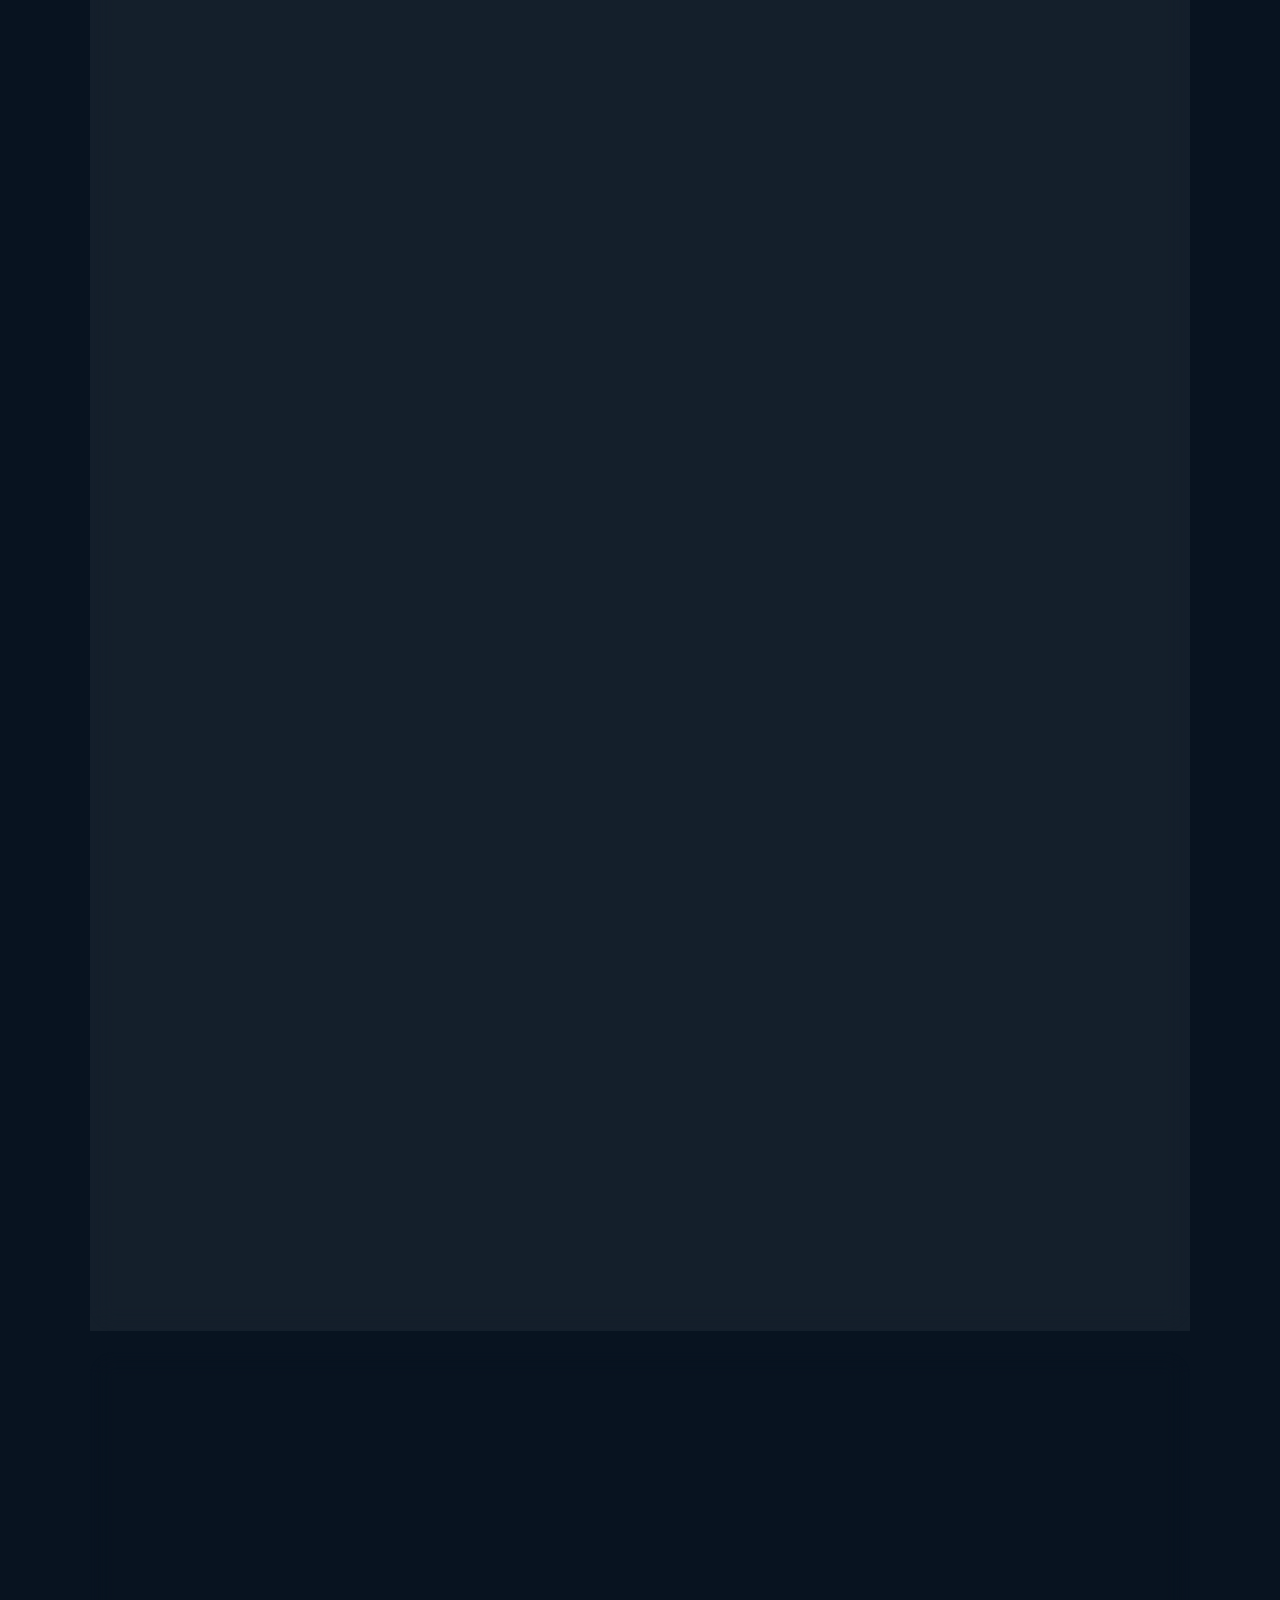
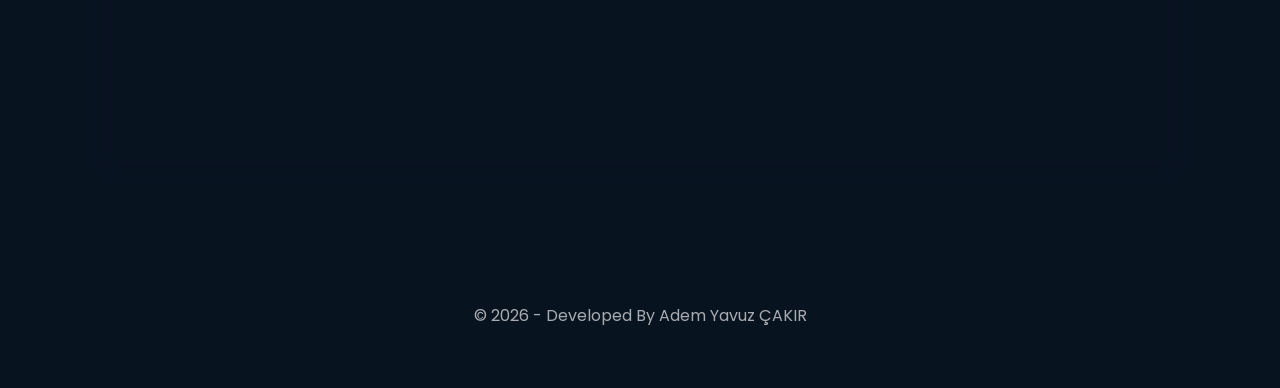
==== commit 3b8a9df4: "animasyonlu zaman doğrusu kaldırıldı ve normal zaman doğrusu  düzeltildi" ====
--- a/tense.html
+++ b/tense.html
@@ -54,20 +54,6 @@
             </div>
             <div id="timelineVisualization" class="timeline-visualization" role="img" aria-live="polite"></div>
             <p id="timelineDescription" class="timeline-description"></p>
-        </section>
-
-        <section class="detail-card concept-animation-card" aria-labelledby="conceptTitle">
-            <div class="concept-card-heading">
-                <div>
-                    <p class="concept-eyebrow">Visual grammar</p>
-                    <h3 id="conceptTitle">See It in Action</h3>
-                </div>
-                <button type="button" class="concept-replay" id="conceptReplay" aria-label="Replay animation" title="Replay animation">
-                    <span aria-hidden="true">↻</span> Replay
-                </button>
-            </div>
-            <div id="conceptAnimation" class="concept-animation" role="img" aria-live="polite"></div>
-            <p id="conceptDescription" class="concept-description"></p>
         </section>
 
         <section class="detail-grid">
--- a/style.css
+++ b/style.css
@@ -1,3444 +1,4202 @@
-/* ==========================================
-    English Tenses
-   style.css
-   Part 1
-========================================== */
-
-/* Google Font */
-@import url('https://fonts.googleapis.com/css2?family=Poppins:wght@300;400;500;600;700;800&display=swap');
-
-/* Reset */
-
-*{
-    margin:0;
-    padding:0;
-    box-sizing:border-box;
-}
-
-html{
-    scroll-behavior:smooth;
-}
-
-body{
-
-    font-family:'Poppins',sans-serif;
-
-    background:#081320;
-
-    color:white;
-
-    overflow-x:hidden;
-
-    min-height:100vh;
-
-}
-
-/* ==========================================
-   Colors
-========================================== */
-
-:root{
-
-    --bg:#081320;
-
-    --card:#122033;
-
-    --card2:#17283f;
-
-    --primary:#4F8CFF;
-
-    --secondary:#6EC6FF;
-
-    --text:#ffffff;
-
-    --text2:#b7c6d9;
-
-    --shadow:0 20px 60px rgba(0,0,0,.35);
-
-    --radius:22px;
-
-}
-
-/* ==========================================
-   Animated Background
-========================================== */
-
-.background{
-
-    position:fixed;
-
-    inset:0;
-
-    z-index:-10;
-
-    overflow:hidden;
-
-    background:
-    radial-gradient(circle at top left,#173b69 0%,transparent 35%),
-    radial-gradient(circle at bottom right,#1b4fd8 0%,transparent 40%),
-    linear-gradient(135deg,#07111d,#081320,#0d1726);
-
-}
-
-.blur{
-
-    position:absolute;
-
-    width:420px;
-
-    height:420px;
-
-    border-radius:50%;
-
-    filter:blur(120px);
-
-    opacity:.35;
-
-    animation:float 18s infinite ease-in-out;
-
-}
-
-.blur1{
-
-    background:#2b82ff;
-
-    top:-120px;
-
-    left:-100px;
-
-}
-
-.blur2{
-
-    background:#00d2ff;
-
-    bottom:-150px;
-
-    right:-120px;
-
-    animation-delay:6s;
-
-}
-
-@keyframes float{
-
-    0%{
-
-        transform:translate(0,0);
-
-    }
-
-    50%{
-
-        transform:translate(40px,-60px);
-
-    }
-
-    100%{
-
-        transform:translate(0,0);
-
-    }
-
-}
-
-/* ==========================================
-   Header
-========================================== */
-
-header{
-
-    width:100%;
-
-    display:flex;
-
-    justify-content:space-between;
-
-    align-items:center;
-
-    padding:24px 9%;
-
-    position:sticky;
-
-    top:0;
-
-    backdrop-filter:blur(20px);
-
-    background:rgba(9,20,35,.55);
-
-    border-bottom:1px solid rgba(255,255,255,.05);
-
-    z-index:999;
-
-}
-
-.logo{
-
-    display:flex;
-
-    align-items:center;
-
-    gap:16px;
-
-}
-
-.logo img{
-
-    width:54px;
-
-    height:54px;
-
-}
-
-.logo h1{
-
-    font-size:30px;
-
-    font-weight:700;
-
-}
-
-nav{
-
-    display:flex;
-
-    gap:35px;
-
-}
-
-nav a{
-
-    color:white;
-
-    text-decoration:none;
-
-    font-weight:500;
-
-    transition:.3s;
-
-    position:relative;
-
-}
-
-nav a:hover{
-
-    color:var(--secondary);
-
-}
-
-nav a::after{
-
-    content:"";
-
-    position:absolute;
-
-    left:0;
-
-    bottom:-6px;
-
-    width:0;
-
-    height:2px;
-
-    background:var(--secondary);
-
-    transition:.35s;
-
-}
-
-nav a:hover::after{
-
-    width:100%;
-
-}
-
-/* ==========================================
-   Hero
-========================================== */
-
-.hero{
-
-    min-height:82vh;
-
-    display:flex;
-
-    justify-content:center;
-
-    align-items:center;
-
-    flex-direction:column;
-
-    text-align:center;
-
-    padding:0 25px;
-
-}
-
-.hero h2{
-
-    font-size:65px;
-
-    font-weight:800;
-
-    max-width:900px;
-
-    line-height:1.1;
-
-    animation:fadeUp 1s;
-
-}
-
-.hero p{
-
-    margin-top:28px;
-
-    color:var(--text2);
-
-    max-width:760px;
-
-    font-size:20px;
-
-    line-height:1.8;
-
-    animation:fadeUp 1.3s;
-
-}
-
-.hero button{
-
-    margin-top:45px;
-
-    border:none;
-
-    outline:none;
-
-    background:linear-gradient(135deg,#4F8CFF,#00C6FF);
-
-    color:white;
-
-    padding:18px 40px;
-
-    border-radius:60px;
-
-    font-size:18px;
-
-    font-weight:600;
-
-    cursor:pointer;
-
-    transition:.35s;
-
-    box-shadow:0 10px 30px rgba(0,140,255,.4);
-
-    animation:fadeUp 1.6s;
-
-}
-
-.hero button:hover{
-
-    transform:translateY(-6px);
-
-    box-shadow:0 25px 50px rgba(0,140,255,.45);
-
-}
-
-/* ==========================================
-   Animation
-========================================== */
-
-@keyframes fadeUp{
-
-    from{
-
-        opacity:0;
-
-        transform:translateY(60px);
-
-    }
-
-    to{
-
-        opacity:1;
-
-        transform:translateY(0);
-
-    }
-
-}
-
-/* ==========================================
-   Cards, Features and Footer
-   Part 2
-========================================== */
-
-.cards{
-
-    width:min(1120px, calc(100% - 40px));
-
-    margin:70px auto 0;
-
-    display:grid;
-
-    grid-template-columns:repeat(3,1fr);
-
-    gap:28px;
-
-}
-
-.card{
-
-    background:linear-gradient(145deg,rgba(18,32,51,.95),rgba(23,40,63,.95));
-
-    border:1px solid rgba(255,255,255,.08);
-
-    border-radius:var(--radius);
-
-    padding:32px 28px;
-
-    box-shadow:var(--shadow);
-
-    position:relative;
-
-    overflow:hidden;
-
-    transition:transform .35s,border-color .35s,box-shadow .35s;
-
-}
-
-.card::before{
-
-    content:"";
-
-    position:absolute;
-
-    inset:auto -20% 0 auto;
-
-    width:140px;
-
-    height:140px;
-
-    background:radial-gradient(circle,rgba(79,140,255,.2),transparent 70%);
-
-    transform:translate(20px,40px);
-
-    pointer-events:none;
-
-}
-
-.card:hover{
-
-    transform:translateY(-8px);
-
-    border-color:rgba(110,198,255,.4);
-
-    box-shadow:0 24px 70px rgba(0,0,0,.35);
-
-}
-
-.card span{
-
-    display:inline-flex;
-
-    width:58px;
-
-    height:58px;
-
-    align-items:center;
-
-    justify-content:center;
-
-    font-size:28px;
-
-    background:rgba(255,255,255,.06);
-
-    border-radius:18px;
-
-    margin-bottom:18px;
-
-}
-
-.card h3{
-
-    font-size:24px;
-
-    margin-bottom:10px;
-
-}
-
-.card p{
-
-    color:var(--text2);
-
-    line-height:1.75;
-
-    margin-bottom:24px;
-
-}
-
-.card button{
-
-    border:none;
-
-    outline:none;
-
-    background:rgba(255,255,255,.08);
-
-    color:white;
-
-    padding:12px 20px;
-
-    border-radius:999px;
-
-    cursor:pointer;
-
-    transition:.3s;
-
-    font-weight:600;
-
-}
-
-.card button:hover{
-
-    background:linear-gradient(135deg,var(--primary),var(--secondary));
-
-    transform:translateY(-2px);
-
-}
-
-.features{
-
-    width:min(1120px, calc(100% - 40px));
-
-    margin:70px auto 0;
-
-    display:grid;
-
-    grid-template-columns:repeat(3,1fr);
-
-    gap:24px;
-
-}
-
-.feature{
-
-    padding:28px 24px;
-
-    text-align:left;
-
-    background:rgba(255,255,255,.04);
-
-    border:1px solid rgba(255,255,255,.07);
-
-    border-radius:20px;
-
-    backdrop-filter:blur(10px);
-
-    transition:transform .3s,background .3s;
-
-}
-
-.feature:hover{
-
-    transform:translateY(-4px);
-
-    background:rgba(255,255,255,.06);
-
-}
-
-.feature h3{
-
-    font-size:20px;
-
-    margin-bottom:8px;
-
-}
-
-.feature p{
-
-    color:var(--text2);
-
-    line-height:1.8;
-
-}
-
-footer{
-
-    width:100%;
-
-    padding:40px 20px 60px;
-
-    text-align:center;
-
-    color:rgba(255,255,255,.65);
-
-    margin-top:60px;
-
-}
-
-.detail-page{
-
-    width:min(1100px, calc(100% - 40px));
-
-    margin:60px auto 80px;
-
-}
-
-.detail-hero{
-
-    text-align:center;
-
-    margin-bottom:36px;
-
-}
-
-.detail-eyebrow{
-
-    display:inline-block;
-
-    padding:8px 14px;
-
-    border-radius:999px;
-
-    background:rgba(79,140,255,.18);
-
-    color:var(--secondary);
-
-    font-weight:600;
-
-    margin-bottom:14px;
-
-}
-
-.detail-hero h2{
-
-    font-size:42px;
-
-    margin-bottom:14px;
-
-}
-
-.detail-hero p{
-
-    color:var(--text2);
-
-    max-width:760px;
-
-    margin:0 auto 24px;
-
-    line-height:1.8;
-
-}
-
-.detail-actions{
-
-    display:flex;
-
-    justify-content:center;
-
-    gap:14px;
-
-    flex-wrap:wrap;
-
-}
-
-.detail-grid{
-
-    display:grid;
-
-    grid-template-columns:1fr 1fr;
-
-    gap:22px;
-
-    margin-bottom:22px;
-
-}
-
-.detail-card{
-
-    background:rgba(255,255,255,.05);
-
-    border:1px solid rgba(255,255,255,.08);
-
-    border-radius:24px;
-
-    padding:28px;
-
-    backdrop-filter:blur(12px);
-
-}
-
-.detail-card h3{
-
-    font-size:24px;
-
-    margin-bottom:14px;
-
-}
-
-.detail-page{
-
-    --category-accent:var(--secondary);
-    --category-soft:rgba(110,198,255,.16);
-    --category-glow:rgba(110,198,255,.2);
-
-}
-
-.detail-page.category-present{
-
-    --category-accent:#63c59d;
-    --category-soft:rgba(99,197,157,.15);
-    --category-glow:rgba(53,178,132,.2);
-
-}
-
-.detail-page.category-past{
-
-    --category-accent:#e4aa69;
-    --category-soft:rgba(228,170,105,.15);
-    --category-glow:rgba(213,139,54,.2);
-
-}
-
-.detail-page.category-future{
-
-    --category-accent:#94a8f4;
-    --category-soft:rgba(148,168,244,.16);
-    --category-glow:rgba(108,126,226,.22);
-
-}
-
-.tense-timeline-card{
-
-    margin-bottom:22px;
-
-    overflow:hidden;
-
-    border-color:color-mix(in srgb,var(--category-accent) 28%,rgba(255,255,255,.08));
-
-}
-
-.timeline-card-heading{
-
-    display:flex;
-
-    align-items:flex-end;
-
-    justify-content:space-between;
-
-    gap:20px;
-
-}
-
-.timeline-eyebrow{
-
-    color:var(--category-accent);
-
-    font-size:12px;
-
-    font-weight:600;
-
-    letter-spacing:.1em;
-
-    text-transform:uppercase;
-
-    margin-bottom:6px;
-
-}
-
-.timeline-card-heading h3{
-
-    margin-bottom:0;
-
-}
-
-.timeline-range{
-
-    color:var(--text2);
-
-    font-size:13px;
-
-    letter-spacing:.05em;
-
-    white-space:nowrap;
-
-}
-
-.timeline-range span{
-
-    color:var(--category-accent);
-
-    margin:0 6px;
-
-}
-
-.timeline-visualization{
-
-    margin-top:18px;
-
-    padding:4px 0 0;
-
-}
-
-.timeline-axis{
-
-    position:relative;
-
-    height:142px;
-
-    margin:0 8px;
-
-}
-
-.timeline-axis-label{
-
-    position:absolute;
-
-    top:2px;
-
-    color:var(--text2);
-
-    font-size:11px;
-
-    font-weight:600;
-
-    letter-spacing:.12em;
-
-    text-transform:uppercase;
-
-}
-
-.timeline-axis-past{left:0;}
-.timeline-axis-now{left:50%;transform:translateX(-50%);color:var(--category-accent);}
-.timeline-axis-future{right:0;}
-
-.timeline-line{
-
-    position:absolute;
-
-    top:76px;
-
-    left:2%;
-
-    right:2%;
-
-    height:3px;
-
-    background:linear-gradient(90deg,rgba(255,255,255,.12),var(--category-accent),rgba(255,255,255,.12));
-
-    border-radius:999px;
-
-    opacity:.62;
-
-}
-
-.timeline-now-line{
-
-    position:absolute;
-
-    top:46px;
-
-    bottom:30px;
-
-    left:50%;
-
-    width:1px;
-
-    background:linear-gradient(180deg,transparent,var(--category-accent),transparent);
-
-    opacity:.55;
-
-}
-
-.timeline-duration{
-
-    position:absolute;
-
-    top:71px;
-
-    left:15%;
-
-    width:25%;
-
-    height:13px;
-
-    background:linear-gradient(90deg,var(--category-soft),var(--category-accent));
-
-    border-radius:999px;
-
-    box-shadow:0 0 18px var(--category-glow);
-
-    opacity:0;
-
-    transform:scaleX(0);
-
-    transform-origin:left center;
-
-}
-
-.timeline-event{
-
-    position:absolute;
-
-    top:69px;
-
-    width:16px;
-
-    height:16px;
-
-    border:3px solid var(--category-accent);
-
-    background:#0d1b2b;
-
-    border-radius:50%;
-
-    box-shadow:0 0 0 5px var(--category-soft),0 0 20px var(--category-glow);
-
-    opacity:0;
-
-    transform:scale(.55);
-
-}
-
-.timeline-event span{
-
-    position:absolute;
-
-    top:50%;
-
-    left:50%;
-
-    width:5px;
-
-    height:5px;
-
-    background:var(--category-accent);
-
-    border-radius:50%;
-
-    transform:translate(-50%,-50%);
-
-}
-
-.timeline-arrow{
-
-    position:absolute;
-
-    top:63px;
-
-    left:39%;
-
-    color:var(--category-accent);
-
-    font-size:24px;
-
-    font-weight:300;
-
-    opacity:0;
-
-    transform:translateX(-8px);
-
-}
-
-.timeline-key{
-
-    display:flex;
-
-    align-items:center;
-
-    justify-content:center;
-
-    gap:9px;
-
-    color:rgba(255,255,255,.9);
-
-    font-size:14px;
-
-    font-weight:600;
-
-}
-
-.timeline-key-symbol{
-
-    color:var(--category-accent);
-
-    font-size:18px;
-
-    line-height:1;
-
-}
-
-.timeline-description{
-
-    max-width:650px;
-
-    margin:10px auto 0;
-
-    color:var(--text2);
-
-    font-size:13px;
-
-    line-height:1.7;
-
-    text-align:center;
-
-}
-
-.timeline-repeated .timeline-line{
-
-    background:radial-gradient(circle at 12% 50%,var(--category-accent) 0 5px,transparent 6px),
-        radial-gradient(circle at 28% 50%,var(--category-accent) 0 5px,transparent 6px),
-        radial-gradient(circle at 44% 50%,var(--category-accent) 0 5px,transparent 6px),
-        radial-gradient(circle at 60% 50%,var(--category-accent) 0 5px,transparent 6px),
-        radial-gradient(circle at 76% 50%,var(--category-accent) 0 5px,transparent 6px),
-        linear-gradient(90deg,rgba(255,255,255,.12),rgba(255,255,255,.12));
-
-}
-
-.timeline-ongoing-now .timeline-duration{left:42%;width:16%;opacity:1;transform:scaleX(1);}
-.timeline-ongoing-now .timeline-arrow{left:57%;opacity:1;transform:translateX(0);}
-
-.timeline-past-to-now .timeline-event-one{left:27%;opacity:1;transform:scale(1);}
-.timeline-past-to-now .timeline-duration{left:28%;width:22%;opacity:1;transform:scaleX(1);}
-.timeline-past-to-now .timeline-arrow{left:48%;opacity:1;transform:translateX(0);}
-
-.timeline-duration-to-now .timeline-duration{left:16%;width:34%;opacity:1;transform:scaleX(1);}
-.timeline-duration-to-now .timeline-arrow{left:48%;opacity:1;transform:translateX(0);}
-
-.timeline-past-point .timeline-event-one{left:27%;opacity:1;transform:scale(1);}
-
-.timeline-past-ongoing .timeline-duration{left:15%;width:23%;opacity:1;transform:scaleX(1);}
-.timeline-past-ongoing .timeline-event-one{left:37%;opacity:1;transform:scale(1);}
-
-.timeline-before-past-event .timeline-event-one{left:24%;opacity:1;transform:scale(1);}
-.timeline-before-past-event .timeline-event-two{left:39%;opacity:1;transform:scale(1);}
-
-.timeline-duration-before-past .timeline-duration{left:15%;width:23%;opacity:1;transform:scaleX(1);}
-.timeline-duration-before-past .timeline-event-two{left:39%;opacity:1;transform:scale(1);}
-
-.timeline-future-point .timeline-event-one{left:72%;opacity:1;transform:scale(1);}
-.timeline-future-point .timeline-arrow{left:74%;opacity:1;transform:translateX(0);}
-
-.timeline-future-ongoing .timeline-duration{left:57%;width:25%;opacity:1;transform:scaleX(1);}
-.timeline-future-ongoing .timeline-arrow{left:80%;opacity:1;transform:translateX(0);}
-
-.timeline-before-future-point .timeline-event-one{left:65%;opacity:1;transform:scale(1);}
-.timeline-before-future-point .timeline-event-two{left:80%;opacity:1;transform:scale(1);}
-
-.timeline-duration-to-future .timeline-duration{left:52%;width:28%;opacity:1;transform:scaleX(1);}
-.timeline-duration-to-future .timeline-event-two{left:80%;opacity:1;transform:scale(1);}
-
-.timeline-line{
-
-    animation:timelineReveal .7s ease-out both;
-
-}
-
-.timeline-ongoing-now .timeline-duration,
-.timeline-ongoing-now .timeline-arrow,
-.timeline-past-to-now .timeline-event-one,
-.timeline-past-to-now .timeline-duration,
-.timeline-past-to-now .timeline-arrow,
-.timeline-duration-to-now .timeline-duration,
-.timeline-duration-to-now .timeline-arrow,
-.timeline-past-point .timeline-event-one,
-.timeline-past-ongoing .timeline-duration,
-.timeline-past-ongoing .timeline-event-one,
-.timeline-before-past-event .timeline-event-one,
-.timeline-before-past-event .timeline-event-two,
-.timeline-duration-before-past .timeline-duration,
-.timeline-duration-before-past .timeline-event-two,
-.timeline-future-point .timeline-event-one,
-.timeline-future-point .timeline-arrow,
-.timeline-future-ongoing .timeline-duration,
-.timeline-future-ongoing .timeline-arrow,
-.timeline-before-future-point .timeline-event-one,
-.timeline-before-future-point .timeline-event-two,
-.timeline-duration-to-future .timeline-duration,
-.timeline-duration-to-future .timeline-event-two{
-
-    animation:timelineReveal .7s cubic-bezier(.22,1,.36,1) both;
-
-}
-
-.timeline-before-past-event .timeline-event-two,
-.timeline-duration-before-past .timeline-event-two,
-.timeline-before-future-point .timeline-event-two,
-.timeline-duration-to-future .timeline-event-two{
-
-    animation-delay:.12s;
-
-}
-
-@keyframes timelineReveal{
-
-    from{opacity:0;}
-    to{opacity:1;}
-
-}
-
-@media (prefers-reduced-motion:reduce){
-
-    .timeline-visualization .timeline-line,
-    .timeline-visualization .timeline-duration,
-    .timeline-visualization .timeline-event,
-    .timeline-visualization .timeline-arrow{
-
-        animation:none !important;
-
-    }
-
-}
-
-.detail-card p,
-.detail-card li{
-
-    color:var(--text2);
-
-    line-height:1.8;
-
-}
-
-.structure-list{
-
-    display:grid;
-
-    gap:12px;
-
-}
-
-.structure-item{
-
-    background:rgba(255,255,255,.06);
-
-    padding:12px 14px;
-
-    border-radius:14px;
-
-    font-weight:600;
-
-}
-
-.detail-examples ul{
-
-    padding-left:20px;
-
-}
-
-.detail-examples li{
-
-    margin-bottom:10px;
-
-}
-
-.usage-block{
-
-    margin-top:16px;
-
-}
-
-.usage-block h4{
-
-    font-size:16px;
-
-    margin-bottom:8px;
-
-    color:var(--secondary);
-
-}
-
-.structure-item{
-
-    background:rgba(255,255,255,.06);
-
-    padding:14px 16px;
-
-    border-radius:14px;
-
-    margin-bottom:10px;
-
-}
-
-.structure-label{
-
-    display:block;
-
-    font-size:12px;
-
-    color:var(--secondary);
-
-    text-transform:uppercase;
-
-    letter-spacing:.1em;
-
-    margin-bottom:6px;
-
-}
-
-.structure-text{
-
-    font-weight:600;
-
-    line-height:1.6;
-
-}
-
-.example-list{
-
-    padding-left:20px;
-
-}
-
-.example-item{
-
-    margin-bottom:12px;
-
-    padding:12px 0;
-
-    border-bottom:1px solid rgba(255,255,255,.08);
-
-}
-
-.example-en{
-
-    font-weight:600;
-
-    margin-bottom:4px;
-
-}
-
-.example-tr{
-
-    color:var(--text2);
-
-    font-size:14px;
-
-}
-
-@media (max-width:900px){
-
-    .detail-grid{
-
-        grid-template-columns:1fr;
-
-    }
-
-}
-
-/* Detail learning components */
-.learning-card{
-    position:relative;
-    overflow:hidden;
-    border-color:color-mix(in srgb,var(--category-accent) 25%,rgba(255,255,255,.08));
-}
-
-.learning-card::before{
-    content:"";
-    position:absolute;
-    inset:0 0 auto;
-    height:3px;
-    background:linear-gradient(90deg,transparent,var(--category-accent),transparent);
-    opacity:.85;
-}
-
-.learning-card-heading{
-    display:flex;
-    align-items:flex-start;
-    justify-content:space-between;
-    gap:18px;
-}
-
-.learning-card h3{
-    margin:0;
-}
-
-.learning-eyebrow,
-.usage-label{
-    color:var(--category-accent);
-    font-size:11px;
-    font-weight:700;
-    letter-spacing:.12em;
-    text-transform:uppercase;
-}
-
-.learning-eyebrow{
-    margin-bottom:6px;
-}
-
-.learning-heading-mark{
-    display:grid;
-    place-items:center;
-    width:34px;
-    height:34px;
-    flex:none;
-    border:1px solid color-mix(in srgb,var(--category-accent) 45%,transparent);
-    border-radius:12px;
-    color:var(--category-accent);
-    background:var(--category-soft);
-    font-size:18px;
-}
-
-.learning-subtitle{
-    margin:7px 0 20px;
-    color:var(--text2);
-    font-size:13px;
-}
-
-.structure-list{
-    display:grid;
-    gap:12px;
-}
-
-.structure-item{
-    padding:15px 16px 17px;
-    border:1px solid rgba(255,255,255,.08);
-    border-left:3px solid color-mix(in srgb,var(--category-accent) 68%,transparent);
-    border-radius:15px;
-    background:linear-gradient(105deg,var(--category-soft),rgba(255,255,255,.035));
-    transition:border-color .25s ease,box-shadow .25s ease,transform .25s ease;
-}
-
-.structure-item:hover{
-    border-color:color-mix(in srgb,var(--category-accent) 62%,rgba(255,255,255,.1));
-    box-shadow:0 10px 28px var(--category-glow);
-    transform:translateY(-2px);
-}
-
-.structure-item-heading{
-    display:flex;
-    align-items:center;
-    gap:9px;
-    margin-bottom:13px;
-}
-
-.structure-symbol{
-    display:grid;
-    place-items:center;
-    width:24px;
-    height:24px;
-    border:1px solid color-mix(in srgb,var(--category-accent) 50%,transparent);
-    border-radius:8px;
-    color:var(--category-accent);
-    background:rgba(0,0,0,.12);
-    font-size:13px;
-    font-weight:700;
-}
-
-.structure-label{
-    color:var(--text);
-    font-size:11px;
-    font-weight:700;
-    letter-spacing:.1em;
-    text-transform:uppercase;
-}
-
-.structure-index{
-    margin-left:auto;
-    color:rgba(255,255,255,.35);
-    font-size:11px;
-    letter-spacing:.08em;
-}
-
-.structure-text{
-    display:flex;
-    align-items:center;
-    flex-wrap:wrap;
-    gap:7px;
-    min-width:0;
-    color:var(--text);
-    font-size:15px;
-    font-weight:600;
-    line-height:1.7;
-}
-
-.formula-token{
-    padding:4px 8px;
-    border:1px solid rgba(255,255,255,.1);
-    border-radius:8px;
-    background:rgba(4,12,22,.28);
-    transition:border-color .25s ease,transform .25s ease,background .25s ease;
-}
-
-.structure-item:hover .formula-token{
-    border-color:color-mix(in srgb,var(--category-accent) 42%,rgba(255,255,255,.1));
-    background:rgba(4,12,22,.42);
-    transform:translateY(-1px);
-}
-
-.formula-connector{
-    color:var(--category-accent);
-    font-size:17px;
-    font-weight:700;
-}
-
-.core-idea{
-    display:flex;
-    align-items:flex-start;
-    gap:12px;
-    margin-bottom:16px;
-    padding:14px 15px;
-    border:1px solid color-mix(in srgb,var(--category-accent) 34%,transparent);
-    border-radius:15px;
-    background:linear-gradient(110deg,var(--category-soft),rgba(255,255,255,.035));
-}
-
-.core-idea-icon{
-    color:var(--category-accent);
-    font-size:18px;
-    line-height:1.4;
-}
-
-.core-idea p{
-    margin-top:3px;
-    color:var(--text);
-    font-size:14px;
-    line-height:1.55;
-}
-
-.usage-layers{
-    display:grid;
-    gap:12px;
-}
-
-.usage-layer{
-    margin:0;
-    padding:14px 15px;
-    border:1px solid rgba(255,255,255,.08);
-    border-radius:14px;
-    background:rgba(255,255,255,.035);
-}
-
-.usage-layer-en{
-    border-left:3px solid color-mix(in srgb,var(--category-accent) 70%,transparent);
-}
-
-.usage-layer-tr{
-    border-left:3px solid rgba(255,255,255,.25);
-}
-
-.usage-layer-heading{
-    display:flex;
-    align-items:center;
-    gap:9px;
-    margin-bottom:8px;
-}
-
-.usage-layer h4{
-    margin:0;
-    color:var(--text);
-    font-size:12px;
-    letter-spacing:.04em;
-}
-
-.language-badge{
-    display:inline-grid;
-    place-items:center;
-    min-width:28px;
-    height:22px;
-    padding:0 5px;
-    border:1px solid color-mix(in srgb,var(--category-accent) 45%,transparent);
-    border-radius:6px;
-    color:var(--category-accent);
-    background:var(--category-soft);
-    font-size:10px;
-    font-weight:700;
-    letter-spacing:.08em;
-}
-
-.usage-layer p{
-    font-size:13px;
-    line-height:1.7;
-}
-
-@media (prefers-reduced-motion:reduce){
-    .structure-item,
-    .formula-token{
-        transition:none;
-    }
-}
-
-@media (max-width:520px){
-    .learning-card{
-        padding:22px 18px;
-    }
-
-    .structure-text{
-        align-items:flex-start;
-        gap:6px;
-        font-size:14px;
-    }
-
-    .formula-token{
-        max-width:100%;
-        overflow-wrap:anywhere;
-    }
-}
-
-/* Sentence practice and memory hook */
-.examples-card{
-    border-color:color-mix(in srgb,var(--category-accent) 28%,rgba(255,255,255,.08));
-}
-
-.example-list{
-    display:grid;
-    grid-template-columns:repeat(2,minmax(0,1fr));
-    gap:12px;
-    padding:0;
-    list-style:none;
-}
-
-.example-item{
-    min-width:0;
-    margin:0;
-    padding:16px;
-    border:1px solid rgba(255,255,255,.08);
-    border-top:2px solid color-mix(in srgb,var(--category-accent) 55%,transparent);
-    border-radius:14px;
-    background:linear-gradient(180deg,rgba(255,255,255,.045),rgba(255,255,255,.02));
-    transition:border-color .25s ease,box-shadow .25s ease,transform .25s ease;
-}
-
-.example-item:hover{
-    border-color:color-mix(in srgb,var(--category-accent) 58%,rgba(255,255,255,.1));
-    box-shadow:0 10px 28px var(--category-glow);
-    transform:translateY(-2px);
-}
-
-.example-meta{
-    display:flex;
-    align-items:center;
-    gap:8px;
-    margin-bottom:14px;
-}
-
-.example-number{
-    color:var(--category-accent);
-    font-size:12px;
-    font-weight:700;
-    letter-spacing:.12em;
-}
-
-.example-label{
-    color:rgba(255,255,255,.42);
-    font-size:10px;
-    font-weight:600;
-    letter-spacing:.1em;
-    text-transform:uppercase;
-}
-
-.example-sentence-stack{
-    display:grid;
-    gap:6px;
-    margin-bottom:8px;
-}
-
-.example-sentence-label{
-    color:var(--category-accent);
-    font-size:10px;
-    font-weight:700;
-    letter-spacing:.12em;
-    text-transform:uppercase;
-}
-
-.example-en{
-    margin-bottom:12px;
-    color:var(--text);
-    font-size:15px;
-    font-weight:600;
-    line-height:1.7;
-}
-
-.example-pattern{
-    display:grid;
-    gap:5px;
-    margin-bottom:12px;
-    padding:9px 10px;
-    border:1px solid color-mix(in srgb,var(--category-accent) 32%,rgba(255,255,255,.08));
-    border-radius:10px;
-    background:var(--category-soft);
-}
-
-.example-pattern-label{
-    color:var(--category-accent);
-    font-size:9px;
-    font-weight:700;
-    letter-spacing:.12em;
-    text-transform:uppercase;
-}
-
-.example-pattern-text{
-    color:var(--text);
-    font-size:12px;
-    font-weight:600;
-    line-height:1.5;
-}
-
-.example-translation{
-    display:flex;
-    align-items:flex-start;
-    gap:9px;
-    padding-top:11px;
-    border-top:1px solid rgba(255,255,255,.07);
-}
-
-.example-translation .language-badge{
-    flex:none;
-    margin-top:1px;
-}
-
-.example-tr{
-    color:var(--text2);
-    font-size:13px;
-    line-height:1.65;
-}
-
-.memory-card{
-    border-color:color-mix(in srgb,var(--category-accent) 34%,rgba(255,255,255,.08));
-    background:linear-gradient(120deg,rgba(255,255,255,.06),var(--category-soft));
-}
-
-.memory-hook{
-    display:flex;
-    align-items:flex-start;
-    gap:14px;
-    padding:20px;
-    border:1px solid color-mix(in srgb,var(--category-accent) 48%,transparent);
-    border-radius:16px;
-    background:rgba(3,11,20,.2);
-    box-shadow:0 0 24px var(--category-glow);
-}
-
-.memory-hook-icon{
-    display:grid;
-    place-items:center;
-    width:32px;
-    height:32px;
-    flex:none;
-    border:1px solid color-mix(in srgb,var(--category-accent) 58%,transparent);
-    border-radius:10px;
-    color:var(--category-accent);
-    background:var(--category-soft);
-    font-size:16px;
-    font-weight:700;
-}
-
-.memory-hook-text{
-    margin-top:7px;
-    color:var(--text);
-    font-size:17px;
-    font-weight:600;
-    line-height:1.6;
-}
-
-.memory-cue{
-    display:grid;
-    gap:10px;
-    margin-top:16px;
-    padding:13px 14px;
-    border:1px solid color-mix(in srgb,var(--category-accent) 32%,rgba(255,255,255,.08));
-    border-radius:14px;
-    background:rgba(255,255,255,.03);
-}
-
-.memory-cue-label{
-    color:var(--category-accent);
-    font-size:9px;
-    font-weight:700;
-    letter-spacing:.12em;
-    text-transform:uppercase;
-}
-
-.memory-cue-track{
-    display:flex;
-    align-items:center;
-    flex-wrap:wrap;
-    gap:8px;
-    color:var(--text2);
-    font-size:11px;
-    letter-spacing:.08em;
-    text-transform:uppercase;
-}
-
-.memory-cue-arrow{
-    color:var(--category-accent);
-    font-size:14px;
-    font-weight:700;
-}
-
-.memory-cue-value{
-    color:var(--text);
-    font-size:14px;
-    font-weight:600;
-    line-height:1.5;
-}
-
-.tip-translation{
-    display:flex;
-    align-items:flex-start;
-    gap:10px;
-    margin-top:14px;
-    padding:0 4px;
-}
-
-.tip-translation .language-badge{
-    flex:none;
-    margin-top:2px;
-}
-
-.tip-translation p{
-    font-size:13px;
-    line-height:1.7;
-}
-
-@media (max-width:700px){
-    .example-list{
-        grid-template-columns:1fr;
-    }
-}
-
-@media (prefers-reduced-motion:reduce){
-    .example-item{
-        transition:none;
-    }
-}
-
-/* ==========================================
-   Responsive Design
-========================================== */
-
-@media (max-width:900px){
-
-    header{
-
-        flex-direction:column;
-
-        gap:16px;
-
-        padding:20px 24px;
-
-    }
-
-    nav{
-
-        gap:20px;
-
-        flex-wrap:wrap;
-
-        justify-content:center;
-
-    }
-
-    .cards,
-    .features{
-
-        grid-template-columns:1fr 1fr;
-
-    }
-
-    .hero h2{
-
-        font-size:48px;
-
-    }
-
-}
-
-@media (max-width:600px){
-
-    .hero{
-
-        padding:0 18px;
-
-        min-height:75vh;
-
-    }
-
-    .hero h2{
-
-        font-size:36px;
-
-    }
-
-    .hero p{
-
-        font-size:17px;
-
-    }
-
-    .cards,
-    .features{
-
-        grid-template-columns:1fr;
-
-        gap:18px;
-
-    }
-
-    .card,
-    .feature{
-
-        padding:24px 20px;
-
-    }
-
-}
-
-.sr-only{
-
-    position:absolute;
-
-    width:1px;
-
-    height:1px;
-
-    padding:0;
-
-    margin:-1px;
-
-    overflow:hidden;
-
-    clip:rect(0,0,0,0);
-
-    white-space:nowrap;
-
-    border:0;
-
-}
-
-.search-panel{
-
-    margin-top:24px;
-
-    padding:26px 28px;
-
-    background:linear-gradient(135deg,rgba(24,50,82,.72),rgba(12,29,49,.68));
-
-    border:1px solid rgba(110,198,255,.18);
-
-    border-radius:24px;
-
-    box-shadow:0 16px 40px rgba(0,0,0,.18);
-
-    backdrop-filter:blur(12px);
-
-}
-
-.search-heading{
-
-    display:flex;
-
-    align-items:flex-end;
-
-    justify-content:space-between;
-
-    gap:20px;
-
-}
-
-.search-eyebrow{
-
-    color:var(--secondary);
-
-    font-size:12px;
-
-    font-weight:600;
-
-    letter-spacing:.1em;
-
-    text-transform:uppercase;
-
-    margin-bottom:6px;
-
-}
-
-.search-heading h3{
-
-    font-size:24px;
-
-}
-
-.search-hint{
-
-    color:var(--text2);
-
-    font-size:13px;
-
-}
-
-.search-field{
-
-    position:relative;
-
-    display:flex;
-
-    align-items:center;
-
-    gap:12px;
-
-    margin-top:20px;
-
-    padding:0 14px;
-
-    background:rgba(5,16,28,.52);
-
-    border:1px solid rgba(255,255,255,.1);
-
-    border-radius:16px;
-
-    transition:border-color .3s,box-shadow .3s,background .3s;
-
-}
-
-.search-field:focus-within{
-
-    background:rgba(5,16,28,.7);
-
-    border-color:rgba(110,198,255,.55);
-
-    box-shadow:0 0 0 4px rgba(79,140,255,.1),0 0 28px rgba(79,140,255,.12);
-
-}
-
-.search-icon{
-
-    color:var(--secondary);
-
-    font-size:27px;
-
-    line-height:1;
-
-    transform:rotate(-20deg);
-
-}
-
-#tenseSearch{
-
-    flex:1;
-
-    min-width:0;
-
-    width:100%;
-
-    min-height:54px;
-
-    padding:0;
-
-    color:white;
-
-    background:transparent;
-
-    border:0;
-
-    outline:0;
-
-    font:inherit;
-
-    font-size:15px;
-
-}
-
-#tenseSearch::placeholder{
-
-    color:rgba(183,198,217,.68);
-
-}
-
-.search-shortcut{
-
-    flex:none;
-
-    padding:4px 7px;
-
-    color:var(--text2);
-
-    background:rgba(255,255,255,.06);
-
-    border:1px solid rgba(255,255,255,.1);
-
-    border-radius:6px;
-
-    font-family:inherit;
-
-    font-size:11px;
-
-}
-
-.search-clear{
-
-    display:grid;
-
-    width:30px;
-
-    height:30px;
-
-    flex:none;
-
-    place-items:center;
-
-    color:var(--text2);
-
-    background:rgba(255,255,255,.07);
-
-    border:0;
-
-    border-radius:50%;
-
-    cursor:pointer;
-
-    transition:color .25s,background .25s,transform .25s;
-
-}
-
-.search-clear:hover,
-.search-clear:focus-visible{
-
-    color:white;
-
-    background:rgba(110,198,255,.2);
-
-    transform:rotate(90deg);
-
-}
-
-.search-clear span{
-
-    font-size:21px;
-
-    line-height:1;
-
-}
-
-.search-suggestions{
-
-    display:flex;
-
-    align-items:center;
-
-    gap:8px;
-
-    flex-wrap:wrap;
-
-    margin-top:14px;
-
-    color:var(--text2);
-
-    font-size:12px;
-
-}
-
-.search-suggestions button{
-
-    padding:6px 10px;
-
-    color:var(--secondary);
-
-    background:rgba(79,140,255,.1);
-
-    border:1px solid rgba(110,198,255,.14);
-
-    border-radius:999px;
-
-    cursor:pointer;
-
-    font:inherit;
-
-    font-size:12px;
-
-    transition:background .25s,border-color .25s,transform .25s;
-
-}
-
-.search-suggestions button:hover,
-.search-suggestions button:focus-visible{
-
-    background:rgba(79,140,255,.2);
-
-    border-color:rgba(110,198,255,.4);
-
-    transform:translateY(-1px);
-
-}
-
-.search-status{
-
-    margin-top:16px;
-
-    color:var(--secondary);
-
-    font-size:13px;
-
-    font-weight:600;
-
-}
-
-.search-empty{
-
-    display:flex;
-
-    align-items:center;
-
-    flex-direction:column;
-
-    gap:6px;
-
-    padding:22px 12px 6px;
-
-    color:var(--text2);
-
-    text-align:center;
-
-    animation:searchStateIn .35s ease-out;
-
-}
-
-.search-empty strong{
-
-    color:white;
-
-    font-size:15px;
-
-}
-
-.search-empty-icon{
-
-    display:grid;
-
-    width:38px;
-
-    height:38px;
-
-    margin-bottom:3px;
-
-    place-items:center;
-
-    color:var(--secondary);
-
-    background:rgba(79,140,255,.12);
-
-    border:1px solid rgba(110,198,255,.2);
-
-    border-radius:50%;
-
-    font-size:23px;
-
-    transform:rotate(-20deg);
-
-}
-
-.tense-grid.is-searching .tense-card:not(.search-hidden){
-
-    animation:searchResultIn .35s ease-out both;
-
-}
-
-.search-hidden{
-
-    display:none;
-
-}
-
-.tense-card mark{
-
-    padding:0 2px;
-
-    color:white;
-
-    background:var(--category-soft);
-
-    border-radius:3px;
-
-}
-
-@keyframes searchResultIn{
-
-    from{opacity:0;transform:translateY(8px);}
-    to{opacity:1;transform:translateY(0);}
-
-}
-
-@keyframes searchStateIn{
-
-    from{opacity:0;transform:translateY(5px);}
-    to{opacity:1;transform:translateY(0);}
-
-}
-
-@media (prefers-reduced-motion:reduce){
-
-    .tense-grid.is-searching .tense-card:not(.search-hidden),
-    .search-empty{
-
-        animation:none;
-
-    }
-
-}
-
-@media (max-width:600px){
-
-    .search-panel{
-
-        padding:22px 18px;
-
-    }
-
-    .search-heading{
-
-        align-items:flex-start;
-        flex-direction:column;
-        gap:6px;
-
-    }
-
-    .search-hint{
-
-        font-size:12px;
-
-    }
-
-    .search-shortcut{
-
-        display:none;
-
-    }
-
-    .search-suggestions{
-
-        align-items:flex-start;
-
-    }
-
-}
-
-.concept-animation-card{
-
-    margin-bottom:22px;
-
-    border-color:color-mix(in srgb,var(--category-accent) 28%,rgba(255,255,255,.08));
-
-}
-
-.concept-card-heading{
-
-    display:flex;
-
-    align-items:flex-end;
-
-    justify-content:space-between;
-
-    gap:20px;
-
-}
-
-.concept-eyebrow{
-
-    color:var(--category-accent);
-
-    font-size:12px;
-
-    font-weight:600;
-
-    letter-spacing:.1em;
-
-    text-transform:uppercase;
-
-    margin-bottom:6px;
-
-}
-
-.concept-card-heading h3{
-
-    margin-bottom:0;
-
-}
-
-.concept-replay{
-
-    border:1px solid color-mix(in srgb,var(--category-accent) 42%,transparent);
-
-    outline:none;
-
-    padding:9px 14px;
-
-    color:var(--category-accent);
-
-    background:var(--category-soft);
-
-    border-radius:999px;
-
-    cursor:pointer;
-
-    font:inherit;
-
-    font-size:13px;
-
-    font-weight:600;
-
-    transition:transform .3s,background .3s,box-shadow .3s;
-
-}
-
-.concept-replay:hover,
-.concept-replay:focus-visible{
-
-    background:color-mix(in srgb,var(--category-accent) 20%,transparent);
-
-    box-shadow:0 0 18px var(--category-glow);
-
-    transform:translateY(-2px);
-
-}
-
-.concept-replay span{
-
-    display:inline-block;
-
-    margin-right:4px;
-
-    font-size:17px;
-
-    line-height:0;
-
-}
-
-.concept-animation{
-
-    min-height:220px;
-
-    margin-top:18px;
-
-    padding:8px 10px 12px;
-
-    overflow:hidden;
-
-    background:linear-gradient(145deg,rgba(7,19,32,.48),rgba(23,40,63,.38));
-
-    border:1px solid rgba(255,255,255,.06);
-
-    border-radius:18px;
-
-}
-
-.concept-stage{
-
-    position:relative;
-
-    height:164px;
-
-    max-width:760px;
-
-    margin:0 auto;
-
-}
-
-.concept-context{
-
-    position:absolute;
-
-    top:14px;
-
-    color:var(--text2);
-
-    font-size:11px;
-
-    font-weight:600;
-
-    letter-spacing:.12em;
-
-    text-transform:uppercase;
-
-}
-
-.concept-context-past{left:2%;}
-.concept-context-now{left:50%;color:var(--category-accent);transform:translateX(-50%);}
-.concept-context-future{right:2%;}
-
-.concept-track{
-
-    position:absolute;
-
-    top:91px;
-
-    left:5%;
-
-    right:5%;
-
-    height:2px;
-
-    background:linear-gradient(90deg,rgba(255,255,255,.1),var(--category-accent),rgba(255,255,255,.1));
-
-    border-radius:999px;
-
-    opacity:.55;
-
-}
-
-.concept-flow{
-
-    position:absolute;
-
-    top:85px;
-
-    left:20%;
-
-    width:25%;
-
-    height:13px;
-
-    background:linear-gradient(90deg,var(--category-soft),var(--category-accent));
-
-    border-radius:999px;
-
-    box-shadow:0 0 18px var(--category-glow);
-
-    opacity:0;
-
-    transform:scaleX(0);
-
-    transform-origin:left center;
-
-}
-
-.concept-point,
-.concept-checkpoint{
-
-    position:absolute;
-
-    top:83px;
-
-    width:18px;
-
-    height:18px;
-
-    border:3px solid var(--category-accent);
-
-    background:#0d1b2b;
-
-    border-radius:50%;
-
-    box-shadow:0 0 0 5px var(--category-soft),0 0 18px var(--category-glow);
-
-    opacity:0;
-
-    transform:scale(.55);
-
-}
-
-.concept-point span{
-
-    position:absolute;
-
-    inset:4px;
-
-    background:var(--category-accent);
-
-    border-radius:50%;
-
-}
-
-.concept-point-one{left:26%;}
-.concept-point-two{left:63%;}
-
-.concept-object{
-
-    position:absolute;
-
-    top:76px;
-
-    left:18%;
-
-    width:30px;
-
-    height:30px;
-
-    border:1px solid color-mix(in srgb,var(--category-accent) 70%,transparent);
-
-    background:var(--category-soft);
-
-    border-radius:10px;
-
-    box-shadow:0 8px 20px var(--category-glow);
-
-    opacity:0;
-
-}
-
-.concept-object span{
-
-    position:absolute;
-
-    top:50%;
-
-    left:50%;
-
-    width:8px;
-
-    height:8px;
-
-    background:var(--category-accent);
-
-    border-radius:50%;
-
-    transform:translate(-50%,-50%);
-
-}
-
-.concept-checkpoint{
-
-    left:78%;
-
-    display:grid;
-
-    place-items:center;
-
-    color:var(--category-accent);
-
-    font-size:12px;
-
-    font-weight:800;
-
-}
-
-.concept-checkpoint span{line-height:1;}
-
-.concept-arrow{
-
-    position:absolute;
-
-    top:73px;
-
-    left:48%;
-
-    color:var(--category-accent);
-
-    font-size:24px;
-
-    opacity:0;
-
-}
-
-.concept-key{
-
-    display:flex;
-
-    align-items:center;
-
-    justify-content:center;
-
-    gap:9px;
-
-    color:rgba(255,255,255,.9);
-
-    font-size:14px;
-
-    font-weight:600;
-
-}
-
-.concept-key-mark{
-
-    color:var(--category-accent);
-
-    font-size:18px;
-
-    line-height:1;
-
-}
-
-.concept-description{
-
-    max-width:650px;
-
-    margin:10px auto 0;
-
-    color:var(--text2);
-
-    font-size:13px;
-
-    line-height:1.7;
-
-    text-align:center;
-
-}
-
-.concept-habit-loop .concept-flow{
-
-    left:12%;
-    width:76%;
-    background:repeating-linear-gradient(90deg,var(--category-accent) 0 8px,transparent 8px 23px);
-    opacity:.8;
-    transform:scaleX(1);
-    animation:conceptPulse 3.6s ease-in-out infinite;
-
-}
-
-.concept-habit-loop .concept-object{
-
-    opacity:1;
-    animation:conceptHabit 3.6s ease-in-out infinite;
-
-}
-
-.concept-active-now .concept-object{
-
-    left:46%;
-    opacity:1;
-    animation:conceptActive 2.2s ease-in-out infinite;
-
-}
-
-.concept-active-now .concept-context-now{
-
-    text-shadow:0 0 14px var(--category-glow);
-
-}
-
-.concept-past-result .concept-point-one,
-.concept-past-result .concept-checkpoint{
-
-    opacity:1;
-    transform:scale(1);
-
-}
-
-.concept-past-result .concept-point-one{left:24%;}
-.concept-past-result .concept-flow{left:27%;width:49%;opacity:1;transform:scaleX(1);}
-.concept-past-result .concept-arrow{left:70%;opacity:1;animation:conceptArrow .9s ease-in-out infinite alternate;}
-
-.concept-flow-to-now .concept-flow{left:12%;width:42%;opacity:1;transform:scaleX(1);}
-.concept-flow-to-now .concept-object{left:14%;opacity:1;animation:conceptFlowNow 3s ease-in-out infinite;}
-.concept-flow-to-now .concept-point-two{left:50%;opacity:1;transform:scale(1);}
-
-.concept-finished-action .concept-object{opacity:1;animation:conceptFinish 3.6s cubic-bezier(.22,1,.36,1) both;}
-.concept-finished-action .concept-checkpoint{opacity:1;transform:scale(1);}
-
-.concept-past-activity .concept-flow{left:13%;width:34%;opacity:1;transform:scaleX(1);}
-.concept-past-activity .concept-object{left:18%;opacity:1;animation:conceptActivity 2.6s ease-in-out infinite;}
-.concept-past-activity .concept-point-one{left:43%;opacity:1;transform:scale(1);}
-
-.concept-past-sequence .concept-point-one,
-.concept-past-sequence .concept-point-two{
-
-    opacity:1;
-    transform:scale(1);
-
-}
-
-.concept-past-sequence .concept-point-one{left:25%;animation:conceptAppear .8s ease-out both;}
-.concept-past-sequence .concept-point-two{left:45%;animation:conceptAppear .8s .9s ease-out both;}
-.concept-past-sequence .concept-arrow{left:35%;opacity:1;animation:conceptAppear .8s 1.1s ease-out both;}
-
-.concept-past-duration .concept-flow{left:12%;width:31%;opacity:1;transform:scaleX(1);}
-.concept-past-duration .concept-object{left:15%;opacity:1;animation:conceptActivity 2.8s ease-in-out infinite;}
-.concept-past-duration .concept-point-two{left:47%;opacity:1;transform:scale(1);animation:conceptAppear .8s 1.6s ease-out both;}
-
-.concept-forward-action .concept-object{left:21%;opacity:1;animation:conceptForward 3.2s ease-in-out infinite;}
-.concept-forward-action .concept-arrow{left:74%;opacity:1;animation:conceptArrow .9s ease-in-out infinite alternate;}
-
-.concept-future-activity .concept-flow{left:54%;width:29%;opacity:1;transform:scaleX(1);}
-.concept-future-activity .concept-object{left:56%;opacity:1;animation:conceptActivity 2.6s ease-in-out infinite;}
-.concept-future-activity .concept-point-two{left:84%;opacity:1;transform:scale(1);}
-
-.concept-future-completion .concept-object{left:20%;opacity:1;animation:conceptFutureFinish 3.6s cubic-bezier(.22,1,.36,1) both;}
-.concept-future-completion .concept-checkpoint{opacity:1;transform:scale(1);}
-
-.concept-future-duration .concept-flow{left:51%;width:31%;opacity:1;transform:scaleX(1);}
-.concept-future-duration .concept-object{left:54%;opacity:1;animation:conceptFutureDuration 3s ease-in-out infinite;}
-.concept-future-duration .concept-point-two{left:84%;opacity:1;transform:scale(1);}
-
-@keyframes conceptPulse{
-    0%,100%{opacity:.55;}
-    50%{opacity:1;}
-}
-
-@keyframes conceptHabit{
-    0%,100%{transform:translateX(0);}
-    50%{transform:translateX(230%);}
-}
-
-@keyframes conceptActive{
-    0%,100%{transform:translateX(-24px);}
-    50%{transform:translateX(24px);}
-}
-
-@keyframes conceptArrow{
-    from{transform:translateX(-5px);}
-    to{transform:translateX(5px);}
-}
-
-@keyframes conceptFlowNow{
-    0%,100%{transform:translateX(0);}
-    50%{transform:translateX(210%);}
-}
-
-@keyframes conceptFinish{
-    0%{transform:translateX(0);opacity:0;}
-    22%{opacity:1;}
-    72%,100%{transform:translateX(215%);opacity:0;}
-}
-
-@keyframes conceptActivity{
-    0%,100%{transform:translateX(0);}
-    50%{transform:translateX(120%);}
-}
-
-@keyframes conceptAppear{
-    from{opacity:0;transform:scale(.55);}
-    to{opacity:1;transform:scale(1);}
-}
-
-@keyframes conceptForward{
-    0%{transform:translateX(0);}
-    55%,100%{transform:translateX(225%);}
-}
-
-@keyframes conceptFutureFinish{
-    0%{transform:translateX(0);opacity:0;}
-    22%{opacity:1;}
-    72%,100%{transform:translateX(235%);opacity:0;}
-}
-
-@keyframes conceptFutureDuration{
-    0%,100%{transform:translateX(0);}
-    50%{transform:translateX(185%);}
-}
-
-@media (prefers-reduced-motion:reduce){
-
-    .concept-animation *{
-
-        animation:none !important;
-
-    }
-
-    .concept-finished-action .concept-object,
-    .concept-future-completion .concept-object{
-
-        opacity:1;
-        transform:translateX(215%);
-
-    }
-
-    .concept-habit-loop .concept-object,
-    .concept-active-now .concept-object,
-    .concept-flow-to-now .concept-object,
-    .concept-past-activity .concept-object,
-    .concept-forward-action .concept-object,
-    .concept-future-activity .concept-object,
-    .concept-future-duration .concept-object{
-
-        opacity:1;
-
-    }
-
-}
-
-@media (max-width:600px){
-
-    .concept-card-heading{
-
-        align-items:flex-start;
-        flex-direction:column;
-
-    }
-
-    .concept-replay{
-
-        align-self:flex-start;
-
-    }
-
-    .concept-animation{
-
-        min-height:200px;
-        padding-left:4px;
-        padding-right:4px;
-
-    }
-
-    .concept-stage{
-
-        height:145px;
-
-    }
-
-    .concept-context{
-
-        font-size:10px;
-
-    }
-
-    .concept-track{top:82px;}
-    .concept-flow{top:76px;}
-    .concept-point,
-    .concept-checkpoint{top:74px;}
-    .concept-object{top:67px;}
-    .concept-arrow{top:64px;}
-
-    .concept-key{
-
-        font-size:13px;
-        text-align:center;
-
-    }
-
-}
-
-/* ==========================================
-   Learning Sections
-   Part 3
-========================================== */
-
-.section{
-
-    width:min(1120px, calc(100% - 40px));
-
-    margin:90px auto 0;
-
-}
-
-.section-title{
-
-    text-align:center;
-
-    margin-bottom:32px;
-
-}
-
-.section-title h3{
-
-    font-size:32px;
-
-    font-weight:700;
-
-    margin-bottom:10px;
-
-}
-
-.section-title p{
-
-    color:var(--text2);
-
-    max-width:680px;
-
-    margin:0 auto;
-
-    line-height:1.8;
-
-}
-
-.stats-grid{
-
-    display:grid;
-
-    grid-template-columns:repeat(4,1fr);
-
-    gap:20px;
-
-}
-
-.stat-card{
-
-    background:rgba(255,255,255,.05);
-
-    border:1px solid rgba(255,255,255,.08);
-
-    border-radius:22px;
-
-    padding:24px 20px;
-
-    text-align:center;
-
-    backdrop-filter:blur(10px);
-
-}
-
-.stat-number{
-
-    font-size:34px;
-
-    font-weight:700;
-
-    color:var(--secondary);
-
-    margin-bottom:8px;
-
-}
-
-.stat-label{
-
-    color:var(--text2);
-
-    font-size:14px;
-
-    letter-spacing:.08em;
-
-    text-transform:uppercase;
-
-}
-
-.progress-panel{
-
-    margin-top:24px;
-
-    padding:26px 28px;
-
-    background:linear-gradient(135deg,rgba(24,50,82,.78),rgba(12,29,49,.72));
-
-    border:1px solid rgba(110,198,255,.2);
-
-    border-radius:24px;
-
-    box-shadow:0 16px 40px rgba(0,0,0,.2);
-
-    backdrop-filter:blur(12px);
-
-}
-
-.progress-heading{
-
-    display:flex;
-
-    align-items:flex-end;
-
-    justify-content:space-between;
-
-    gap:20px;
-
-}
-
-.progress-eyebrow{
-
-    color:var(--secondary);
-
-    font-size:12px;
-
-    font-weight:600;
-
-    letter-spacing:.1em;
-
-    text-transform:uppercase;
-
-    margin-bottom:6px;
-
-}
-
-.progress-heading h3{
-
-    font-size:24px;
-
-}
-
-.progress-summary{
-
-    display:flex;
-
-    align-items:flex-end;
-
-    flex-direction:column;
-
-    gap:4px;
-
-}
-
-.progress-summary strong{
-
-    color:white;
-
-    font-size:24px;
-
-}
-
-.progress-summary span,
-.progress-note{
-
-    color:var(--text2);
-
-    font-size:13px;
-
-}
-
-.progress-track{
-
-    height:12px;
-
-    margin-top:22px;
-
-    overflow:hidden;
-
-    background:rgba(255,255,255,.09);
-
-    border-radius:999px;
-
-}
-
-.progress-fill{
-
-    width:0;
-
-    height:100%;
-
-    background:linear-gradient(90deg,var(--primary),var(--secondary));
-
-    border-radius:inherit;
-
-    box-shadow:0 0 18px rgba(79,140,255,.55);
-
-    transition:width .65s cubic-bezier(.22,1,.36,1);
-
-}
-
-.progress-note{
-
-    margin-top:12px;
-
-}
-
-.tense-grid{
-
-    display:grid;
-
-    grid-template-columns:repeat(4,1fr);
-
-    gap:20px;
-
-    margin-top:24px;
-
-}
-
-.category-heading{
-
-    grid-column:1 / -1;
-
-    display:flex;
-
-    align-items:baseline;
-
-    gap:12px;
-
-    padding:26px 4px 2px;
-
-    border-bottom:1px solid rgba(255,255,255,.08);
-
-}
-
-.category-heading:first-child{
-
-    padding-top:8px;
-
-}
-
-.category-kicker{
-
-    color:var(--category-accent);
-
-    font-size:12px;
-
-    font-weight:700;
-
-    letter-spacing:.12em;
-
-    text-transform:uppercase;
-
-}
-
-.category-title{
-
-    color:rgba(255,255,255,.9);
-
-    font-size:18px;
-
-    font-weight:600;
-
-}
-
-.tense-card{
-
-    --category-accent:var(--secondary);
-    --category-soft:rgba(110,198,255,.16);
-    --category-glow:rgba(110,198,255,.2);
-
-    background:linear-gradient(135deg,rgba(18,32,51,.96),rgba(23,40,63,.96));
-
-    border:1px solid rgba(255,255,255,.08);
-
-    border-radius:20px;
-
-    padding:24px;
-
-    transition:transform .3s, border-color .3s, box-shadow .3s;
-
-    box-shadow:0 12px 30px rgba(0,0,0,.22);
-
-    position:relative;
-
-}
-
-.tense-card::before{
-
-    content:"";
-
-    position:absolute;
-
-    top:0;
-
-    left:24px;
-
-    right:24px;
-
-    height:2px;
-
-    background:linear-gradient(90deg,transparent,var(--category-accent),transparent);
-
-    opacity:.42;
-
-    transition:opacity .3s;
-
-}
-
-.tense-card:hover{
-
-    transform:translateY(-6px);
-
-    border-color:var(--category-accent);
-
-    box-shadow:0 18px 45px rgba(0,0,0,.28),0 0 28px var(--category-glow);
-
-}
-
-.tense-card:hover::before{
-
-    opacity:.9;
-
-}
-
-.category-present,
-.tense-card.category-present{
-
-    --category-accent:#63c59d;
-    --category-soft:rgba(99,197,157,.15);
-    --category-glow:rgba(53,178,132,.2);
-
-}
-
-.category-past,
-.tense-card.category-past{
-
-    --category-accent:#e4aa69;
-    --category-soft:rgba(228,170,105,.15);
-    --category-glow:rgba(213,139,54,.2);
-
-}
-
-.category-future,
-.tense-card.category-future{
-
-    --category-accent:#94a8f4;
-    --category-soft:rgba(148,168,244,.16);
-    --category-glow:rgba(108,126,226,.22);
-
-}
-
-.tag{
-
-    display:inline-block;
-
-    padding:6px 10px;
-
-    border-radius:999px;
-
-    background:var(--category-soft);
-
-    color:var(--category-accent);
-
-    font-size:12px;
-
-    font-weight:600;
-
-    margin-bottom:12px;
-
-}
-
-.tense-card h4{
-
-    font-size:20px;
-
-    margin-bottom:8px;
-
-}
-
-.tense-card p{
-
-    color:var(--text2);
-
-    line-height:1.7;
-
-    font-size:14px;
-
-}
-
-.tense-card.is-completed{
-
-    border-color:color-mix(in srgb,var(--category-accent) 62%,transparent);
-
-    box-shadow:0 14px 38px var(--category-glow);
-
-}
-
-.completion-badge{
-
-    position:absolute;
-
-    top:18px;
-
-    right:18px;
-
-    display:grid;
-
-    width:28px;
-
-    height:28px;
-
-    place-items:center;
-
-    color:#081320;
-
-    background:var(--category-accent);
-
-    border-radius:50%;
-
-    font-size:17px;
-
-    font-weight:800;
-
-    box-shadow:0 0 0 5px rgba(110,198,255,.12),0 6px 16px rgba(0,198,255,.28);
-
-    animation:completionPop .4s ease-out;
-
-}
-
-@keyframes completionPop{
-
-    from{opacity:0;transform:scale(.6);}
-    to{opacity:1;transform:scale(1);}
-
-}
-
-.completion-button.is-completed{
-
-    background:rgba(110,198,255,.16);
-
-    color:var(--secondary);
-
-    border:1px solid rgba(110,198,255,.35);
-
-}
-
-/* ==========================================
-   Advanced UI Blocks
-   Part 4
-========================================== */
-
-.info-panel{
-
-    display:grid;
-
-    grid-template-columns:1.2fr .8fr;
-
-    gap:24px;
-
-    align-items:stretch;
-
-}
-
-.info-block,
-.cta-block{
-
-    background:rgba(255,255,255,.05);
-
-    border:1px solid rgba(255,255,255,.08);
-
-    border-radius:24px;
-
-    padding:28px;
-
-    backdrop-filter:blur(12px);
-
-}
-
-.info-block h4,
-.cta-block h4{
-
-    font-size:22px;
-
-    margin-bottom:12px;
-
-}
-
-.info-block p,
-.cta-block p{
-
-    color:var(--text2);
-
-    line-height:1.8;
-
-}
-
-.timeline{
-
-    display:flex;
-
-    flex-direction:column;
-
-    gap:16px;
-
-    margin-top:18px;
-
-}
-
-.timeline-item{
-
-    display:flex;
-
-    gap:12px;
-
-    align-items:flex-start;
-
-}
-
-.timeline-dot{
-
-    width:12px;
-
-    height:12px;
-
-    border-radius:50%;
-
-    background:linear-gradient(135deg,var(--primary),var(--secondary));
-
-    margin-top:7px;
-
-    box-shadow:0 0 0 5px rgba(79,140,255,.16);
-
-}
-
-.timeline-content strong{
-
-    display:block;
-
-    margin-bottom:4px;
-
-}
-
-.cta-block{
-
-    text-align:center;
-
-    display:flex;
-
-    flex-direction:column;
-
-    justify-content:center;
-
-}
-
-.cta-buttons{
-
-    display:flex;
-
-    gap:12px;
-
-    justify-content:center;
-
-    margin-top:20px;
-
-    flex-wrap:wrap;
-
-}
-
-.btn-primary,
-.btn-secondary{
-
-    border:none;
-
-    outline:none;
-
-    padding:14px 22px;
-
-    border-radius:999px;
-
-    font-weight:600;
-
-    cursor:pointer;
-
-    transition:transform .3s, box-shadow .3s;
-
-}
-
-.btn-primary{
-
-    background:linear-gradient(135deg,var(--primary),var(--secondary));
-
-    color:white;
-
-}
-
-.btn-secondary{
-
-    background:rgba(255,255,255,.08);
-
-    color:white;
-
-}
-
-.btn-primary:hover,
-.btn-secondary:hover{
-
-    transform:translateY(-3px);
-
-}
-
-@media (max-width:900px){
-
-    .stats-grid{
-
-        grid-template-columns:repeat(2,1fr);
-
-    }
-
-    .tense-grid{
-
-        grid-template-columns:repeat(2,1fr);
-
-    }
-
-    .info-panel{
-
-        grid-template-columns:1fr;
-
-    }
-
-}
-
-@media (max-width:600px){
-
-    .stats-grid,
-    .tense-grid{
-
-        grid-template-columns:1fr;
-
-    }
-
-    .section-title h3{
-
-        font-size:26px;
-
-    }
-
-    .info-block,
-    .cta-block{
-
-        padding:22px 18px;
-
-    }
-
+/* ==========================================
+    English Tenses
+   style.css
+   Part 1
+========================================== */
+
+/* Google Font */
+@import url('https://fonts.googleapis.com/css2?family=Poppins:wght@300;400;500;600;700;800&display=swap');
+
+/* Reset */
+
+*{
+    margin:0;
+    padding:0;
+    box-sizing:border-box;
+}
+
+html{
+    scroll-behavior:smooth;
+}
+
+body{
+
+    font-family:'Poppins',sans-serif;
+
+    background:#081320;
+
+    color:white;
+
+    overflow-x:hidden;
+
+    min-height:100vh;
+
+}
+
+/* ==========================================
+   Colors
+========================================== */
+
+:root{
+
+    --bg:#081320;
+
+    --card:#122033;
+
+    --card2:#17283f;
+
+    --primary:#4F8CFF;
+
+    --secondary:#6EC6FF;
+
+    --text:#ffffff;
+
+    --text2:#b7c6d9;
+
+    --shadow:0 20px 60px rgba(0,0,0,.35);
+
+    --radius:22px;
+
+}
+
+/* ==========================================
+   Animated Background
+========================================== */
+
+.background{
+
+    position:fixed;
+
+    inset:0;
+
+    z-index:-10;
+
+    overflow:hidden;
+
+    background:
+    radial-gradient(circle at top left,#173b69 0%,transparent 35%),
+    radial-gradient(circle at bottom right,#1b4fd8 0%,transparent 40%),
+    linear-gradient(135deg,#07111d,#081320,#0d1726);
+
+}
+
+.blur{
+
+    position:absolute;
+
+    width:420px;
+
+    height:420px;
+
+    border-radius:50%;
+
+    filter:blur(120px);
+
+    opacity:.35;
+
+    animation:float 18s infinite ease-in-out;
+
+}
+
+.blur1{
+
+    background:#2b82ff;
+
+    top:-120px;
+
+    left:-100px;
+
+}
+
+.blur2{
+
+    background:#00d2ff;
+
+    bottom:-150px;
+
+    right:-120px;
+
+    animation-delay:6s;
+
+}
+
+@keyframes float{
+
+    0%{
+
+        transform:translate(0,0);
+
+    }
+
+    50%{
+
+        transform:translate(40px,-60px);
+
+    }
+
+    100%{
+
+        transform:translate(0,0);
+
+    }
+
+}
+
+/* ==========================================
+   Header
+========================================== */
+
+header{
+
+    width:100%;
+
+    display:flex;
+
+    justify-content:space-between;
+
+    align-items:center;
+
+    padding:24px 9%;
+
+    position:sticky;
+
+    top:0;
+
+    backdrop-filter:blur(20px);
+
+    background:rgba(9,20,35,.55);
+
+    border-bottom:1px solid rgba(255,255,255,.05);
+
+    z-index:999;
+
+}
+
+.logo{
+
+    display:flex;
+
+    align-items:center;
+
+    gap:16px;
+
+}
+
+.logo img{
+
+    width:54px;
+
+    height:54px;
+
+}
+
+.logo h1{
+
+    font-size:30px;
+
+    font-weight:700;
+
+}
+
+nav{
+
+    display:flex;
+
+    gap:35px;
+
+}
+
+nav a{
+
+    color:white;
+
+    text-decoration:none;
+
+    font-weight:500;
+
+    transition:.3s;
+
+    position:relative;
+
+}
+
+nav a:hover{
+
+    color:var(--secondary);
+
+}
+
+nav a::after{
+
+    content:"";
+
+    position:absolute;
+
+    left:0;
+
+    bottom:-6px;
+
+    width:0;
+
+    height:2px;
+
+    background:var(--secondary);
+
+    transition:.35s;
+
+}
+
+nav a:hover::after{
+
+    width:100%;
+
+}
+
+/* ==========================================
+   Hero
+========================================== */
+
+.hero{
+
+    min-height:82vh;
+
+    display:flex;
+
+    justify-content:center;
+
+    align-items:center;
+
+    flex-direction:column;
+
+    text-align:center;
+
+    padding:0 25px;
+
+}
+
+.hero h2{
+
+    font-size:65px;
+
+    font-weight:800;
+
+    max-width:900px;
+
+    line-height:1.1;
+
+    animation:fadeUp 1s;
+
+}
+
+.hero p{
+
+    margin-top:28px;
+
+    color:var(--text2);
+
+    max-width:760px;
+
+    font-size:20px;
+
+    line-height:1.8;
+
+    animation:fadeUp 1.3s;
+
+}
+
+.hero button{
+
+    margin-top:45px;
+
+    border:none;
+
+    outline:none;
+
+    background:linear-gradient(135deg,#4F8CFF,#00C6FF);
+
+    color:white;
+
+    padding:18px 40px;
+
+    border-radius:60px;
+
+    font-size:18px;
+
+    font-weight:600;
+
+    cursor:pointer;
+
+    transition:.35s;
+
+    box-shadow:0 10px 30px rgba(0,140,255,.4);
+
+    animation:fadeUp 1.6s;
+
+}
+
+.hero button:hover{
+
+    transform:translateY(-6px);
+
+    box-shadow:0 25px 50px rgba(0,140,255,.45);
+
+}
+
+/* ==========================================
+   Animation
+========================================== */
+
+@keyframes fadeUp{
+
+    from{
+
+        opacity:0;
+
+        transform:translateY(60px);
+
+    }
+
+    to{
+
+        opacity:1;
+
+        transform:translateY(0);
+
+    }
+
+}
+
+/* ==========================================
+   Cards, Features and Footer
+   Part 2
+========================================== */
+
+.cards{
+
+    width:min(1120px, calc(100% - 40px));
+
+    margin:28px auto 0;
+
+    display:grid;
+
+    grid-template-columns:repeat(3,1fr);
+
+    gap:28px;
+
+}
+
+.card{
+
+    background:linear-gradient(145deg,rgba(18,32,51,.95),rgba(23,40,63,.95));
+
+    border:1px solid rgba(255,255,255,.08);
+
+    border-radius:var(--radius);
+
+    padding:28px 28px 24px;
+
+    box-shadow:var(--shadow);
+
+    position:relative;
+
+    overflow:hidden;
+
+    display:flex;
+
+    flex-direction:column;
+
+    transition:transform .35s,border-color .35s,box-shadow .35s;
+
+    min-height:300px;
+
+}
+
+.card-present{
+
+    --card-accent:rgba(67,203,143,.9);
+
+}
+
+.card-past{
+
+    --card-accent:rgba(255,171,85,.9);
+
+}
+
+.card-future{
+
+    --card-accent:rgba(88,170,255,.9);
+
+}
+
+.card:hover{
+
+    transform:translateY(-8px);
+
+    border-color:rgba(255,255,255,.18);
+
+    box-shadow:0 28px 80px rgba(0,0,0,.38);
+
+}
+
+.card-header{
+
+    display:flex;
+
+    align-items:center;
+
+    justify-content:flex-start;
+
+    gap:12px;
+
+    margin-bottom:18px;
+
+}
+
+.card-icon{
+
+    display:inline-flex;
+
+    width:56px;
+
+    height:56px;
+
+    align-items:center;
+
+    justify-content:center;
+
+    font-size:26px;
+
+    background:rgba(255,255,255,.06);
+
+    border:1px solid rgba(255,255,255,.08);
+
+    border-radius:16px;
+
+    box-shadow:inset 0 1px 0 rgba(255,255,255,.08);
+
+}
+
+.card h3{
+
+    font-size:24px;
+
+    margin:0 0 12px;
+
+    line-height:1.2;
+
+}
+
+.card p{
+
+    color:var(--text2);
+
+    line-height:1.7;
+
+    margin:0 0 18px;
+
+    max-width:30ch;
+
+}
+
+.card-timeline{
+
+    display:grid;
+
+    grid-template-columns:repeat(3,1fr);
+
+    grid-template-rows:9px auto;
+
+    margin:10px 0 22px;
+
+    position:relative;
+
+    padding-top:7px;
+
+    color:rgba(255,255,255,.45);
+
+    font-size:10px;
+
+    letter-spacing:.04em;
+
+}
+
+.card-timeline-line{
+
+    grid-column:1 / -1;
+
+    grid-row:1;
+
+    align-self:center;
+
+    height:1px;
+
+    background:rgba(255,255,255,.22);
+
+}
+
+.card-timeline-point{
+
+    grid-row:1;
+
+    justify-self:center;
+
+    width:9px;
+
+    height:9px;
+
+    border:2px solid var(--card-accent);
+
+    border-radius:50%;
+
+    background:var(--card);
+
+}
+
+.card-present .card-timeline-point{
+
+    grid-column:2;
+
+}
+
+.card-past .card-timeline-point{
+
+    grid-column:1;
+
+}
+
+.card-future .card-timeline-point{
+
+    grid-column:3;
+
+}
+
+.card-timeline-labels{
+
+    grid-column:1 / -1;
+
+    grid-row:2;
+
+    display:grid;
+
+    grid-template-columns:repeat(3,1fr);
+
+    text-align:center;
+
+    margin-top:8px;
+
+}
+
+.card-action{
+
+    margin-top:auto;
+
+    align-self:flex-start;
+
+    border:none;
+
+    outline:none;
+
+    background:none;
+
+    color:rgba(255,255,255,.8);
+
+    padding:4px 0;
+
+    cursor:pointer;
+
+    transition:color .3s;
+
+    font-weight:600;
+
+}
+
+.card-action span{
+
+    display:inline-block;
+
+    margin-left:5px;
+
+    transition:transform .3s;
+
+}
+
+.card-action:hover{
+
+    color:var(--card-accent);
+
+}
+
+.card-action:hover span{
+
+    transform:translateX(4px);
+
+}
+
+.features{
+
+    width:min(1120px, calc(100% - 40px));
+
+    margin:70px auto 0;
+
+    display:grid;
+
+    gap:20px;
+
+}
+
+.features-header{
+
+    text-align:center;
+
+    margin-bottom:8px;
+
+}
+
+.features-header h3{
+
+    font-size:32px;
+
+    font-weight:700;
+
+    margin-bottom:10px;
+
+}
+
+.features-header p{
+
+    max-width:620px;
+
+    margin:0 auto;
+
+    color:var(--text2);
+
+    line-height:1.8;
+
+}
+
+.feature-list{
+
+    display:grid;
+
+    grid-template-columns:repeat(3,1fr);
+
+    gap:24px;
+
+}
+
+.feature{
+
+    position:relative;
+
+    padding:28px 24px 24px;
+
+    text-align:left;
+
+    background:rgba(255,255,255,.04);
+
+    border:1px solid rgba(255,255,255,.07);
+
+    border-radius:22px;
+
+    backdrop-filter:blur(10px);
+
+    transition:transform .3s,border-color .3s,box-shadow .3s;
+
+    overflow:hidden;
+
+}
+
+.feature::before{
+
+    content:"";
+
+    position:absolute;
+
+    inset:0 0 auto;
+
+    height:2px;
+
+    background:linear-gradient(90deg,transparent,var(--secondary),transparent);
+
+    opacity:.8;
+
+}
+
+.feature:hover{
+
+    transform:translateY(-5px);
+
+    border-color:rgba(110,198,255,.28);
+
+    box-shadow:0 18px 42px rgba(0,0,0,.2);
+
+}
+
+.feature-index{
+
+    display:inline-block;
+
+    margin-bottom:14px;
+
+    color:var(--secondary);
+
+    font-size:12px;
+
+    font-weight:700;
+
+    letter-spacing:.14em;
+
+    text-transform:uppercase;
+
+}
+
+.feature-icon{
+
+    display:grid;
+
+    place-items:center;
+
+    width:40px;
+
+    height:40px;
+
+    margin-bottom:16px;
+
+    border:1px solid rgba(110,198,255,.22);
+
+    border-radius:12px;
+
+    background:rgba(110,198,255,.12);
+
+    color:var(--secondary);
+
+    font-size:18px;
+
+}
+
+.feature h3{
+
+    font-size:20px;
+
+    margin-bottom:8px;
+
+}
+
+.feature p{
+
+    color:var(--text2);
+
+    line-height:1.8;
+
+}
+
+footer{
+
+    width:100%;
+
+    padding:40px 20px 60px;
+
+    text-align:center;
+
+    color:rgba(255,255,255,.65);
+
+    margin-top:60px;
+
+}
+
+.detail-page{
+
+    width:min(1100px, calc(100% - 40px));
+
+    margin:60px auto 80px;
+
+}
+
+.detail-hero{
+
+    text-align:center;
+
+    margin-bottom:36px;
+
+}
+
+.detail-eyebrow{
+
+    display:inline-block;
+
+    padding:8px 14px;
+
+    border-radius:999px;
+
+    background:rgba(79,140,255,.18);
+
+    color:var(--secondary);
+
+    font-weight:600;
+
+    margin-bottom:14px;
+
+}
+
+.detail-hero h2{
+
+    font-size:42px;
+
+    margin-bottom:14px;
+
+}
+
+.detail-hero p{
+
+    color:var(--text2);
+
+    max-width:760px;
+
+    margin:0 auto 24px;
+
+    line-height:1.8;
+
+}
+
+.detail-actions{
+
+    display:flex;
+
+    justify-content:center;
+
+    gap:14px;
+
+    flex-wrap:wrap;
+
+}
+
+.detail-grid{
+
+    display:grid;
+
+    grid-template-columns:1fr 1fr;
+
+    gap:22px;
+
+    margin-bottom:22px;
+
+}
+
+.detail-page > .detail-card + .detail-card,
+.detail-page > .detail-card + .detail-grid,
+.detail-page > .detail-grid + .detail-card{
+
+    margin-top:22px;
+
+}
+
+.detail-card{
+
+    background:rgba(255,255,255,.05);
+
+    border:1px solid rgba(255,255,255,.08);
+
+    border-radius:24px;
+
+    padding:28px;
+
+    backdrop-filter:blur(12px);
+
+}
+
+.detail-card h3{
+
+    font-size:24px;
+
+    margin-bottom:14px;
+
+}
+
+.detail-page{
+
+    --category-accent:var(--secondary);
+    --category-soft:rgba(110,198,255,.16);
+    --category-glow:rgba(110,198,255,.2);
+
+}
+
+.detail-page.category-present{
+
+    --category-accent:#63c59d;
+    --category-soft:rgba(99,197,157,.15);
+    --category-glow:rgba(53,178,132,.2);
+
+}
+
+.detail-page.category-past{
+
+    --category-accent:#e4aa69;
+    --category-soft:rgba(228,170,105,.15);
+    --category-glow:rgba(213,139,54,.2);
+
+}
+
+.detail-page.category-future{
+
+    --category-accent:#94a8f4;
+    --category-soft:rgba(148,168,244,.16);
+    --category-glow:rgba(108,126,226,.22);
+
+}
+
+.tense-timeline-card{
+
+    margin-bottom:22px;
+
+    overflow:hidden;
+
+    border-color:color-mix(in srgb,var(--category-accent) 28%,rgba(255,255,255,.08));
+
+}
+
+.timeline-card-heading{
+
+    display:flex;
+
+    align-items:flex-end;
+
+    justify-content:space-between;
+
+    gap:20px;
+
+}
+
+.timeline-eyebrow{
+
+    color:var(--category-accent);
+
+    font-size:12px;
+
+    font-weight:600;
+
+    letter-spacing:.1em;
+
+    text-transform:uppercase;
+
+    margin-bottom:6px;
+
+}
+
+.timeline-card-heading h3{
+
+    margin-bottom:0;
+
+}
+
+.timeline-range{
+
+    color:var(--text2);
+
+    font-size:13px;
+
+    letter-spacing:.05em;
+
+    white-space:nowrap;
+
+}
+
+.timeline-range span{
+
+    color:var(--category-accent);
+
+    margin:0 6px;
+
+}
+
+.timeline-visualization{
+
+    margin-top:18px;
+
+    padding:4px 0 0;
+
+}
+
+.timeline-axis{
+
+    position:relative;
+
+    height:142px;
+
+    margin:0 8px;
+
+}
+
+.timeline-axis-label{
+
+    position:absolute;
+
+    top:2px;
+
+    color:var(--text2);
+
+    font-size:11px;
+
+    font-weight:600;
+
+    letter-spacing:.12em;
+
+    text-transform:uppercase;
+
+}
+
+.timeline-axis-past{left:0;}
+.timeline-axis-now{left:50%;transform:translateX(-50%);color:var(--category-accent);}
+.timeline-axis-future{right:0;}
+
+.timeline-line{
+
+    position:absolute;
+
+    top:76px;
+
+    left:2%;
+
+    right:2%;
+
+    height:3px;
+
+    background:linear-gradient(90deg,rgba(255,255,255,.12),var(--category-accent),rgba(255,255,255,.12));
+
+    border-radius:999px;
+
+    opacity:.62;
+
+}
+
+.timeline-now-line{
+
+    position:absolute;
+
+    top:46px;
+
+    bottom:30px;
+
+    left:50%;
+
+    width:1px;
+
+    background:linear-gradient(180deg,transparent,var(--category-accent),transparent);
+
+    opacity:.55;
+
+}
+
+.timeline-duration{
+
+    position:absolute;
+
+    top:71px;
+
+    left:15%;
+
+    width:25%;
+
+    height:13px;
+
+    background:linear-gradient(90deg,var(--category-soft),var(--category-accent));
+
+    border-radius:999px;
+
+    box-shadow:0 0 18px var(--category-glow);
+
+    opacity:0;
+
+    transform:scaleX(0);
+
+    transform-origin:left center;
+
+}
+
+.timeline-event{
+
+    position:absolute;
+
+    top:69px;
+
+    width:16px;
+
+    height:16px;
+
+    border:3px solid var(--category-accent);
+
+    background:#0d1b2b;
+
+    border-radius:50%;
+
+    box-shadow:0 0 0 5px var(--category-soft),0 0 20px var(--category-glow);
+
+    opacity:0;
+
+    transform:scale(.55);
+
+}
+
+.timeline-event span{
+
+    position:absolute;
+
+    top:50%;
+
+    left:50%;
+
+    width:5px;
+
+    height:5px;
+
+    background:var(--category-accent);
+
+    border-radius:50%;
+
+    transform:translate(-50%,-50%);
+
+}
+
+.timeline-arrow{
+
+    position:absolute;
+
+    top:63px;
+
+    left:39%;
+
+    color:var(--category-accent);
+
+    font-size:24px;
+
+    font-weight:300;
+
+    opacity:0;
+
+    transform:translateX(-8px);
+
+}
+
+.timeline-key{
+
+    display:flex;
+
+    align-items:center;
+
+    justify-content:center;
+
+    gap:9px;
+
+    color:rgba(255,255,255,.9);
+
+    font-size:14px;
+
+    font-weight:600;
+
+}
+
+.timeline-key-symbol{
+
+    color:var(--category-accent);
+
+    font-size:18px;
+
+    line-height:1;
+
+}
+
+.timeline-description{
+
+    max-width:650px;
+
+    margin:10px auto 0;
+
+    color:var(--text2);
+
+    font-size:13px;
+
+    line-height:1.7;
+
+    text-align:center;
+
+}
+
+.timeline-repeated .timeline-line{
+
+    background:radial-gradient(circle at 12% 50%,var(--category-accent) 0 5px,transparent 6px),
+        radial-gradient(circle at 28% 50%,var(--category-accent) 0 5px,transparent 6px),
+        radial-gradient(circle at 44% 50%,var(--category-accent) 0 5px,transparent 6px),
+        radial-gradient(circle at 60% 50%,var(--category-accent) 0 5px,transparent 6px),
+        radial-gradient(circle at 76% 50%,var(--category-accent) 0 5px,transparent 6px),
+        linear-gradient(90deg,rgba(255,255,255,.12),rgba(255,255,255,.12));
+
+}
+
+.timeline-ongoing-now .timeline-duration{left:42%;width:16%;opacity:1;transform:scaleX(1);}
+.timeline-ongoing-now .timeline-arrow{left:57%;opacity:1;transform:translateX(0);}
+
+.timeline-past-to-now .timeline-event-one{left:27%;opacity:1;transform:scale(1);}
+.timeline-past-to-now .timeline-duration{left:28%;width:22%;opacity:1;transform:scaleX(1);}
+.timeline-past-to-now .timeline-arrow{left:48%;opacity:1;transform:translateX(0);}
+
+.timeline-duration-to-now .timeline-duration{left:16%;width:34%;opacity:1;transform:scaleX(1);}
+.timeline-duration-to-now .timeline-arrow{left:48%;opacity:1;transform:translateX(0);}
+
+.timeline-past-point .timeline-event-one{left:27%;opacity:1;transform:scale(1);}
+
+.timeline-past-ongoing .timeline-duration{left:15%;width:23%;opacity:1;transform:scaleX(1);}
+.timeline-past-ongoing .timeline-event-one{left:37%;opacity:1;transform:scale(1);}
+
+.timeline-before-past-event .timeline-event-one{left:24%;opacity:1;transform:scale(1);}
+.timeline-before-past-event .timeline-event-two{left:39%;opacity:1;transform:scale(1);}
+
+.timeline-duration-before-past .timeline-duration{left:15%;width:23%;opacity:1;transform:scaleX(1);}
+.timeline-duration-before-past .timeline-event-two{left:39%;opacity:1;transform:scale(1);}
+
+.timeline-future-point .timeline-event-one{left:72%;opacity:1;transform:scale(1);}
+.timeline-future-point .timeline-arrow{left:74%;opacity:1;transform:translateX(0);}
+
+.timeline-future-ongoing .timeline-duration{left:57%;width:25%;opacity:1;transform:scaleX(1);}
+.timeline-future-ongoing .timeline-arrow{left:80%;opacity:1;transform:translateX(0);}
+
+.timeline-before-future-point .timeline-event-one{left:65%;opacity:1;transform:scale(1);}
+.timeline-before-future-point .timeline-event-two{left:80%;opacity:1;transform:scale(1);}
+
+.timeline-duration-to-future .timeline-duration{left:52%;width:28%;opacity:1;transform:scaleX(1);}
+.timeline-duration-to-future .timeline-event-two{left:80%;opacity:1;transform:scale(1);}
+
+.timeline-line{
+
+    animation:timelineReveal .7s ease-out both;
+
+}
+
+.timeline-ongoing-now .timeline-duration,
+.timeline-ongoing-now .timeline-arrow,
+.timeline-past-to-now .timeline-event-one,
+.timeline-past-to-now .timeline-duration,
+.timeline-past-to-now .timeline-arrow,
+.timeline-duration-to-now .timeline-duration,
+.timeline-duration-to-now .timeline-arrow,
+.timeline-past-point .timeline-event-one,
+.timeline-past-ongoing .timeline-duration,
+.timeline-past-ongoing .timeline-event-one,
+.timeline-before-past-event .timeline-event-one,
+.timeline-before-past-event .timeline-event-two,
+.timeline-duration-before-past .timeline-duration,
+.timeline-duration-before-past .timeline-event-two,
+.timeline-future-point .timeline-event-one,
+.timeline-future-point .timeline-arrow,
+.timeline-future-ongoing .timeline-duration,
+.timeline-future-ongoing .timeline-arrow,
+.timeline-before-future-point .timeline-event-one,
+.timeline-before-future-point .timeline-event-two,
+.timeline-duration-to-future .timeline-duration,
+.timeline-duration-to-future .timeline-event-two{
+
+    animation:timelineReveal .7s cubic-bezier(.22,1,.36,1) both;
+
+}
+
+.timeline-before-past-event .timeline-event-two,
+.timeline-duration-before-past .timeline-event-two,
+.timeline-before-future-point .timeline-event-two,
+.timeline-duration-to-future .timeline-event-two{
+
+    animation-delay:.12s;
+
+}
+
+@keyframes timelineReveal{
+
+    from{opacity:0;}
+    to{opacity:1;}
+
+}
+
+@media (prefers-reduced-motion:reduce){
+
+    .timeline-visualization .timeline-line,
+    .timeline-visualization .timeline-duration,
+    .timeline-visualization .timeline-event,
+    .timeline-visualization .timeline-arrow{
+
+        animation:none !important;
+
+    }
+
+}
+
+.detail-card p,
+.detail-card li{
+
+    color:var(--text2);
+
+    line-height:1.8;
+
+}
+
+.structure-list{
+
+    display:grid;
+
+    gap:12px;
+
+}
+
+.structure-item{
+
+    background:rgba(255,255,255,.06);
+
+    padding:12px 14px;
+
+    border-radius:14px;
+
+    font-weight:600;
+
+}
+
+.detail-examples ul{
+
+    padding-left:20px;
+
+}
+
+.detail-examples li{
+
+    margin-bottom:10px;
+
+}
+
+.usage-block{
+
+    margin-top:16px;
+
+}
+
+.usage-block h4{
+
+    font-size:16px;
+
+    margin-bottom:8px;
+
+    color:var(--secondary);
+
+}
+
+.structure-item{
+
+    background:rgba(255,255,255,.06);
+
+    padding:14px 16px;
+
+    border-radius:14px;
+
+    margin-bottom:10px;
+
+}
+
+.structure-label{
+
+    display:block;
+
+    font-size:12px;
+
+    color:var(--secondary);
+
+    text-transform:uppercase;
+
+    letter-spacing:.1em;
+
+    margin-bottom:6px;
+
+}
+
+.structure-text{
+
+    font-weight:600;
+
+    line-height:1.6;
+
+}
+
+.example-list{
+
+    padding-left:20px;
+
+}
+
+.example-item{
+
+    margin-bottom:12px;
+
+    padding:12px 0;
+
+    border-bottom:1px solid rgba(255,255,255,.08);
+
+}
+
+.example-en{
+
+    font-weight:600;
+
+    margin-bottom:4px;
+
+}
+
+.example-tr{
+
+    color:var(--text2);
+
+    font-size:14px;
+
+}
+
+@media (max-width:900px){
+
+    .detail-grid{
+
+        grid-template-columns:1fr;
+
+    }
+
+}
+
+/* Detail learning components */
+.learning-card{
+    position:relative;
+    overflow:hidden;
+    border-color:color-mix(in srgb,var(--category-accent) 25%,rgba(255,255,255,.08));
+}
+
+.learning-card::before{
+    content:"";
+    position:absolute;
+    inset:0 0 auto;
+    height:3px;
+    background:linear-gradient(90deg,transparent,var(--category-accent),transparent);
+    opacity:.85;
+}
+
+.learning-card-heading{
+    display:flex;
+    align-items:flex-start;
+    justify-content:space-between;
+    gap:18px;
+}
+
+.learning-card h3{
+    margin:0;
+}
+
+.learning-eyebrow,
+.usage-label{
+    color:var(--category-accent);
+    font-size:11px;
+    font-weight:700;
+    letter-spacing:.12em;
+    text-transform:uppercase;
+}
+
+.learning-eyebrow{
+    margin-bottom:6px;
+}
+
+.learning-heading-mark{
+    display:grid;
+    place-items:center;
+    width:34px;
+    height:34px;
+    flex:none;
+    border:1px solid color-mix(in srgb,var(--category-accent) 45%,transparent);
+    border-radius:12px;
+    color:var(--category-accent);
+    background:var(--category-soft);
+    font-size:18px;
+}
+
+.learning-subtitle{
+    margin:7px 0 20px;
+    color:var(--text2);
+    font-size:13px;
+}
+
+.structure-list{
+    display:grid;
+    gap:12px;
+}
+
+.structure-item{
+    padding:15px 16px 17px;
+    border:1px solid rgba(255,255,255,.08);
+    border-left:3px solid color-mix(in srgb,var(--category-accent) 68%,transparent);
+    border-radius:15px;
+    background:linear-gradient(105deg,var(--category-soft),rgba(255,255,255,.035));
+    transition:border-color .25s ease,box-shadow .25s ease,transform .25s ease;
+}
+
+.structure-item:hover{
+    border-color:color-mix(in srgb,var(--category-accent) 62%,rgba(255,255,255,.1));
+    box-shadow:0 10px 28px var(--category-glow);
+    transform:translateY(-2px);
+}
+
+.structure-item-heading{
+    display:flex;
+    align-items:center;
+    gap:9px;
+    margin-bottom:13px;
+}
+
+.structure-symbol{
+    display:grid;
+    place-items:center;
+    width:24px;
+    height:24px;
+    border:1px solid color-mix(in srgb,var(--category-accent) 50%,transparent);
+    border-radius:8px;
+    color:var(--category-accent);
+    background:rgba(0,0,0,.12);
+    font-size:13px;
+    font-weight:700;
+}
+
+.structure-label{
+    color:var(--text);
+    font-size:11px;
+    font-weight:700;
+    letter-spacing:.1em;
+    text-transform:uppercase;
+}
+
+.structure-index{
+    margin-left:auto;
+    color:rgba(255,255,255,.35);
+    font-size:11px;
+    letter-spacing:.08em;
+}
+
+.structure-text{
+    display:flex;
+    align-items:center;
+    flex-wrap:wrap;
+    gap:7px;
+    min-width:0;
+    color:var(--text);
+    font-size:15px;
+    font-weight:600;
+    line-height:1.7;
+}
+
+.formula-token{
+    padding:4px 8px;
+    border:1px solid rgba(255,255,255,.1);
+    border-radius:8px;
+    background:rgba(4,12,22,.28);
+    transition:border-color .25s ease,transform .25s ease,background .25s ease;
+}
+
+.structure-item:hover .formula-token{
+    border-color:color-mix(in srgb,var(--category-accent) 42%,rgba(255,255,255,.1));
+    background:rgba(4,12,22,.42);
+    transform:translateY(-1px);
+}
+
+.formula-connector{
+    color:var(--category-accent);
+    font-size:17px;
+    font-weight:700;
+}
+
+.core-idea{
+    display:flex;
+    align-items:flex-start;
+    gap:12px;
+    margin-bottom:16px;
+    padding:14px 15px;
+    border:1px solid color-mix(in srgb,var(--category-accent) 34%,transparent);
+    border-radius:15px;
+    background:linear-gradient(110deg,var(--category-soft),rgba(255,255,255,.035));
+}
+
+.core-idea-icon{
+    color:var(--category-accent);
+    font-size:18px;
+    line-height:1.4;
+}
+
+.core-idea p{
+    margin-top:3px;
+    color:var(--text);
+    font-size:14px;
+    line-height:1.55;
+}
+
+.usage-layers{
+    display:grid;
+    gap:12px;
+}
+
+.usage-layer{
+    margin:0;
+    padding:14px 15px;
+    border:1px solid rgba(255,255,255,.08);
+    border-radius:14px;
+    background:rgba(255,255,255,.035);
+}
+
+.usage-layer-en{
+    border-left:3px solid color-mix(in srgb,var(--category-accent) 70%,transparent);
+}
+
+.usage-layer-tr{
+    border-left:3px solid rgba(255,255,255,.25);
+}
+
+.usage-layer-heading{
+    display:flex;
+    align-items:center;
+    gap:9px;
+    margin-bottom:8px;
+}
+
+.usage-layer h4{
+    margin:0;
+    color:var(--text);
+    font-size:12px;
+    letter-spacing:.04em;
+}
+
+.language-badge{
+    display:inline-grid;
+    place-items:center;
+    min-width:28px;
+    height:22px;
+    padding:0 5px;
+    border:1px solid color-mix(in srgb,var(--category-accent) 45%,transparent);
+    border-radius:6px;
+    color:var(--category-accent);
+    background:var(--category-soft);
+    font-size:10px;
+    font-weight:700;
+    letter-spacing:.08em;
+}
+
+.usage-layer p{
+    font-size:13px;
+    line-height:1.7;
+}
+
+@media (prefers-reduced-motion:reduce){
+    .structure-item,
+    .formula-token{
+        transition:none;
+    }
+}
+
+@media (max-width:520px){
+    .learning-card{
+        padding:22px 18px;
+    }
+
+    .structure-text{
+        align-items:flex-start;
+        gap:6px;
+        font-size:14px;
+    }
+
+    .formula-token{
+        max-width:100%;
+        overflow-wrap:anywhere;
+    }
+}
+
+/* Sentence practice and memory hook */
+.examples-card{
+    border-color:color-mix(in srgb,var(--category-accent) 28%,rgba(255,255,255,.08));
+}
+
+.example-list{
+    display:grid;
+    grid-template-columns:repeat(2,minmax(0,1fr));
+    gap:12px;
+    padding:0;
+    list-style:none;
+}
+
+.example-item{
+    min-width:0;
+    margin:0;
+    padding:16px;
+    border:1px solid rgba(255,255,255,.08);
+    border-top:2px solid color-mix(in srgb,var(--category-accent) 55%,transparent);
+    border-radius:14px;
+    background:linear-gradient(180deg,rgba(255,255,255,.045),rgba(255,255,255,.02));
+    transition:border-color .25s ease,box-shadow .25s ease,transform .25s ease;
+}
+
+.example-item:hover{
+    border-color:color-mix(in srgb,var(--category-accent) 58%,rgba(255,255,255,.1));
+    box-shadow:0 10px 28px var(--category-glow);
+    transform:translateY(-2px);
+}
+
+.example-meta{
+    display:flex;
+    align-items:center;
+    gap:8px;
+    margin-bottom:14px;
+}
+
+.example-number{
+    color:var(--category-accent);
+    font-size:12px;
+    font-weight:700;
+    letter-spacing:.12em;
+}
+
+.example-label{
+    color:rgba(255,255,255,.42);
+    font-size:10px;
+    font-weight:600;
+    letter-spacing:.1em;
+    text-transform:uppercase;
+}
+
+.example-sentence-stack{
+    display:grid;
+    gap:6px;
+    margin-bottom:8px;
+}
+
+.example-sentence-label{
+    color:var(--category-accent);
+    font-size:10px;
+    font-weight:700;
+    letter-spacing:.12em;
+    text-transform:uppercase;
+}
+
+.example-en{
+    margin-bottom:12px;
+    color:var(--text);
+    font-size:15px;
+    font-weight:600;
+    line-height:1.7;
+}
+
+.example-pattern{
+    display:grid;
+    gap:5px;
+    margin-bottom:12px;
+    padding:9px 10px;
+    border:1px solid color-mix(in srgb,var(--category-accent) 32%,rgba(255,255,255,.08));
+    border-radius:10px;
+    background:var(--category-soft);
+}
+
+.example-pattern-label{
+    color:var(--category-accent);
+    font-size:9px;
+    font-weight:700;
+    letter-spacing:.12em;
+    text-transform:uppercase;
+}
+
+.example-pattern-text{
+    color:var(--text);
+    font-size:12px;
+    font-weight:600;
+    line-height:1.5;
+}
+
+.example-translation{
+    display:flex;
+    align-items:flex-start;
+    gap:9px;
+    padding-top:11px;
+    border-top:1px solid rgba(255,255,255,.07);
+}
+
+.example-translation .language-badge{
+    flex:none;
+    margin-top:1px;
+}
+
+.example-tr{
+    color:var(--text2);
+    font-size:13px;
+    line-height:1.65;
+}
+
+.memory-card{
+    border-color:color-mix(in srgb,var(--category-accent) 34%,rgba(255,255,255,.08));
+    background:linear-gradient(120deg,rgba(255,255,255,.06),var(--category-soft));
+}
+
+.memory-hook{
+    display:flex;
+    align-items:flex-start;
+    gap:14px;
+    padding:20px;
+    border:1px solid color-mix(in srgb,var(--category-accent) 48%,transparent);
+    border-radius:16px;
+    background:rgba(3,11,20,.2);
+    box-shadow:0 0 24px var(--category-glow);
+}
+
+.memory-hook-icon{
+    display:grid;
+    place-items:center;
+    width:32px;
+    height:32px;
+    flex:none;
+    border:1px solid color-mix(in srgb,var(--category-accent) 58%,transparent);
+    border-radius:10px;
+    color:var(--category-accent);
+    background:var(--category-soft);
+    font-size:16px;
+    font-weight:700;
+}
+
+.memory-hook-text{
+    margin-top:7px;
+    color:var(--text);
+    font-size:17px;
+    font-weight:600;
+    line-height:1.6;
+}
+
+.memory-cue{
+    display:grid;
+    gap:10px;
+    margin-top:16px;
+    padding:13px 14px;
+    border:1px solid color-mix(in srgb,var(--category-accent) 32%,rgba(255,255,255,.08));
+    border-radius:14px;
+    background:rgba(255,255,255,.03);
+}
+
+.memory-cue-label{
+    color:var(--category-accent);
+    font-size:9px;
+    font-weight:700;
+    letter-spacing:.12em;
+    text-transform:uppercase;
+}
+
+.memory-cue-track{
+    display:flex;
+    align-items:center;
+    flex-wrap:wrap;
+    gap:8px;
+    color:var(--text2);
+    font-size:11px;
+    letter-spacing:.08em;
+    text-transform:uppercase;
+}
+
+.memory-cue-arrow{
+    color:var(--category-accent);
+    font-size:14px;
+    font-weight:700;
+}
+
+.memory-cue-value{
+    color:var(--text);
+    font-size:14px;
+    font-weight:600;
+    line-height:1.5;
+}
+
+.tip-translation{
+    display:flex;
+    align-items:flex-start;
+    gap:10px;
+    margin-top:14px;
+    padding:0 4px;
+}
+
+.tip-translation .language-badge{
+    flex:none;
+    margin-top:2px;
+}
+
+.tip-translation p{
+    font-size:13px;
+    line-height:1.7;
+}
+
+@media (max-width:700px){
+    .example-list{
+        grid-template-columns:1fr;
+    }
+}
+
+@media (prefers-reduced-motion:reduce){
+    .example-item{
+        transition:none;
+    }
+}
+
+/* ==========================================
+   Responsive Design
+========================================== */
+
+@media (max-width:900px){
+
+    header{
+
+        flex-direction:column;
+
+        gap:16px;
+
+        padding:20px 24px;
+
+    }
+
+    nav{
+
+        gap:20px;
+
+        flex-wrap:wrap;
+
+        justify-content:center;
+
+    }
+
+    .cards,
+    .features{
+
+        grid-template-columns:1fr 1fr;
+
+    }
+
+    .hero h2{
+
+        font-size:48px;
+
+    }
+
+}
+
+@media (max-width:600px){
+
+    .hero{
+
+        padding:0 18px;
+
+        min-height:75vh;
+
+    }
+
+    .hero h2{
+
+        font-size:36px;
+
+    }
+
+    .hero p{
+
+        font-size:17px;
+
+    }
+
+    .cards,
+    .features{
+
+        grid-template-columns:1fr;
+
+        gap:18px;
+
+    }
+
+    .card,
+    .feature{
+
+        padding:24px 20px;
+
+    }
+
+}
+
+.sr-only{
+
+    position:absolute;
+
+    width:1px;
+
+    height:1px;
+
+    padding:0;
+
+    margin:-1px;
+
+    overflow:hidden;
+
+    clip:rect(0,0,0,0);
+
+    white-space:nowrap;
+
+    border:0;
+
+}
+
+.search-panel{
+
+    margin-top:24px;
+
+    padding:26px 28px;
+
+    background:linear-gradient(135deg,rgba(24,50,82,.72),rgba(12,29,49,.68));
+
+    border:1px solid rgba(110,198,255,.18);
+
+    border-radius:24px;
+
+    box-shadow:0 16px 40px rgba(0,0,0,.18);
+
+    backdrop-filter:blur(12px);
+
+}
+
+.search-heading{
+
+    display:flex;
+
+    align-items:flex-end;
+
+    justify-content:space-between;
+
+    gap:20px;
+
+}
+
+.search-eyebrow{
+
+    color:var(--secondary);
+
+    font-size:12px;
+
+    font-weight:600;
+
+    letter-spacing:.1em;
+
+    text-transform:uppercase;
+
+    margin-bottom:6px;
+
+}
+
+.search-heading h3{
+
+    font-size:24px;
+
+}
+
+.search-hint{
+
+    color:var(--text2);
+
+    font-size:13px;
+
+}
+
+.search-field{
+
+    position:relative;
+
+    display:flex;
+
+    align-items:center;
+
+    gap:12px;
+
+    margin-top:20px;
+
+    padding:0 14px;
+
+    background:rgba(5,16,28,.52);
+
+    border:1px solid rgba(255,255,255,.1);
+
+    border-radius:16px;
+
+    transition:border-color .3s,box-shadow .3s,background .3s;
+
+}
+
+.search-field:focus-within{
+
+    background:rgba(5,16,28,.7);
+
+    border-color:rgba(110,198,255,.55);
+
+    box-shadow:0 0 0 4px rgba(79,140,255,.1),0 0 28px rgba(79,140,255,.12);
+
+}
+
+.search-icon{
+
+    color:var(--secondary);
+
+    font-size:27px;
+
+    line-height:1;
+
+    transform:rotate(-20deg);
+
+}
+
+#tenseSearch{
+
+    flex:1;
+
+    min-width:0;
+
+    width:100%;
+
+    min-height:54px;
+
+    padding:0;
+
+    color:white;
+
+    background:transparent;
+
+    border:0;
+
+    outline:0;
+
+    font:inherit;
+
+    font-size:15px;
+
+}
+
+#tenseSearch::placeholder{
+
+    color:rgba(183,198,217,.68);
+
+}
+
+.search-shortcut{
+
+    flex:none;
+
+    padding:4px 7px;
+
+    color:var(--text2);
+
+    background:rgba(255,255,255,.06);
+
+    border:1px solid rgba(255,255,255,.1);
+
+    border-radius:6px;
+
+    font-family:inherit;
+
+    font-size:11px;
+
+}
+
+.search-clear{
+
+    display:grid;
+
+    width:30px;
+
+    height:30px;
+
+    flex:none;
+
+    place-items:center;
+
+    color:var(--text2);
+
+    background:rgba(255,255,255,.07);
+
+    border:0;
+
+    border-radius:50%;
+
+    cursor:pointer;
+
+    transition:color .25s,background .25s,transform .25s;
+
+}
+
+.search-clear:hover,
+.search-clear:focus-visible{
+
+    color:white;
+
+    background:rgba(110,198,255,.2);
+
+    transform:rotate(90deg);
+
+}
+
+.search-clear span{
+
+    font-size:21px;
+
+    line-height:1;
+
+}
+
+.search-suggestions{
+
+    display:flex;
+
+    align-items:center;
+
+    gap:8px;
+
+    flex-wrap:wrap;
+
+    margin-top:14px;
+
+    color:var(--text2);
+
+    font-size:12px;
+
+}
+
+.search-suggestions button{
+
+    padding:6px 10px;
+
+    color:var(--secondary);
+
+    background:rgba(79,140,255,.1);
+
+    border:1px solid rgba(110,198,255,.14);
+
+    border-radius:999px;
+
+    cursor:pointer;
+
+    font:inherit;
+
+    font-size:12px;
+
+    transition:background .25s,border-color .25s,transform .25s;
+
+}
+
+.search-suggestions button:hover,
+.search-suggestions button:focus-visible{
+
+    background:rgba(79,140,255,.2);
+
+    border-color:rgba(110,198,255,.4);
+
+    transform:translateY(-1px);
+
+}
+
+.search-status{
+
+    margin-top:16px;
+
+    color:var(--secondary);
+
+    font-size:13px;
+
+    font-weight:600;
+
+}
+
+.search-empty{
+
+    display:flex;
+
+    align-items:center;
+
+    flex-direction:column;
+
+    gap:6px;
+
+    padding:22px 12px 6px;
+
+    color:var(--text2);
+
+    text-align:center;
+
+    animation:searchStateIn .35s ease-out;
+
+}
+
+.search-empty strong{
+
+    color:white;
+
+    font-size:15px;
+
+}
+
+.search-empty-icon{
+
+    display:grid;
+
+    width:38px;
+
+    height:38px;
+
+    margin-bottom:3px;
+
+    place-items:center;
+
+    color:var(--secondary);
+
+    background:rgba(79,140,255,.12);
+
+    border:1px solid rgba(110,198,255,.2);
+
+    border-radius:50%;
+
+    font-size:23px;
+
+    transform:rotate(-20deg);
+
+}
+
+.tense-grid.is-searching .tense-card:not(.search-hidden){
+
+    animation:searchResultIn .35s ease-out both;
+
+}
+
+.search-hidden{
+
+    display:none;
+
+}
+
+.tense-card mark{
+
+    padding:0 2px;
+
+    color:white;
+
+    background:var(--category-soft);
+
+    border-radius:3px;
+
+}
+
+@keyframes searchResultIn{
+
+    from{opacity:0;transform:translateY(8px);}
+    to{opacity:1;transform:translateY(0);}
+
+}
+
+@keyframes searchStateIn{
+
+    from{opacity:0;transform:translateY(5px);}
+    to{opacity:1;transform:translateY(0);}
+
+}
+
+@media (prefers-reduced-motion:reduce){
+
+    .tense-grid.is-searching .tense-card:not(.search-hidden),
+    .search-empty{
+
+        animation:none;
+
+    }
+
+}
+
+@media (max-width:600px){
+
+    .search-panel{
+
+        padding:22px 18px;
+
+    }
+
+    .search-heading{
+
+        align-items:flex-start;
+        flex-direction:column;
+        gap:6px;
+
+    }
+
+    .search-hint{
+
+        font-size:12px;
+
+    }
+
+    .search-shortcut{
+
+        display:none;
+
+    }
+
+    .search-suggestions{
+
+        align-items:flex-start;
+
+    }
+
+}
+
+/* Removed animated timeline styles: the detail page now uses Visual Timeline only.
+.concept-animation-card{
+
+    margin-bottom:22px;
+
+    border-color:color-mix(in srgb,var(--category-accent) 28%,rgba(255,255,255,.08));
+
+}
+
+.concept-card-heading{
+
+    display:flex;
+
+    align-items:flex-end;
+
+    justify-content:space-between;
+
+    gap:20px;
+
+}
+
+.concept-eyebrow{
+
+    color:var(--category-accent);
+
+    font-size:12px;
+
+    font-weight:600;
+
+    letter-spacing:.1em;
+
+    text-transform:uppercase;
+
+    margin-bottom:6px;
+
+}
+
+.concept-card-heading h3{
+
+    margin-bottom:0;
+
+}
+
+.concept-replay{
+
+    border:1px solid color-mix(in srgb,var(--category-accent) 42%,transparent);
+
+    outline:none;
+
+    padding:9px 14px;
+
+    color:var(--category-accent);
+
+    background:var(--category-soft);
+
+    border-radius:999px;
+
+    cursor:pointer;
+
+    font:inherit;
+
+    font-size:13px;
+
+    font-weight:600;
+
+    transition:transform .3s,background .3s,box-shadow .3s;
+
+}
+
+.concept-replay:hover,
+.concept-replay:focus-visible{
+
+    background:color-mix(in srgb,var(--category-accent) 20%,transparent);
+
+    box-shadow:0 0 18px var(--category-glow);
+
+    transform:translateY(-2px);
+
+}
+
+.concept-replay span{
+
+    display:inline-block;
+
+    margin-right:4px;
+
+    font-size:17px;
+
+    line-height:0;
+
+}
+
+.concept-animation{
+
+    min-height:220px;
+
+    margin-top:18px;
+
+    padding:8px 10px 12px;
+
+    overflow:hidden;
+
+    background:linear-gradient(145deg,rgba(7,19,32,.48),rgba(23,40,63,.38));
+
+    border:1px solid rgba(255,255,255,.06);
+
+    border-radius:18px;
+
+}
+
+.concept-stage{
+
+    position:relative;
+
+    height:164px;
+
+    max-width:760px;
+
+    margin:0 auto;
+
+}
+
+.concept-context{
+
+    position:absolute;
+
+    top:14px;
+
+    color:var(--text2);
+
+    font-size:11px;
+
+    font-weight:600;
+
+    letter-spacing:.12em;
+
+    text-transform:uppercase;
+
+}
+
+.concept-context-past{left:2%;}
+.concept-context-now{left:50%;color:var(--category-accent);transform:translateX(-50%);}
+.concept-context-future{right:2%;}
+
+.concept-track{
+
+    position:absolute;
+
+    top:91px;
+
+    left:5%;
+
+    right:5%;
+
+    height:2px;
+
+    background:linear-gradient(90deg,rgba(255,255,255,.1),var(--category-accent),rgba(255,255,255,.1));
+
+    border-radius:999px;
+
+    opacity:.55;
+
+}
+
+.concept-flow{
+
+    position:absolute;
+
+    top:85px;
+
+    left:20%;
+
+    width:25%;
+
+    height:13px;
+
+    background:linear-gradient(90deg,var(--category-soft),var(--category-accent));
+
+    border-radius:999px;
+
+    box-shadow:0 0 18px var(--category-glow);
+
+    opacity:0;
+
+    transform:scaleX(0);
+
+    transform-origin:left center;
+
+}
+
+.concept-point,
+.concept-checkpoint{
+
+    position:absolute;
+
+    top:83px;
+
+    width:18px;
+
+    height:18px;
+
+    border:3px solid var(--category-accent);
+
+    background:#0d1b2b;
+
+    border-radius:50%;
+
+    box-shadow:0 0 0 5px var(--category-soft),0 0 18px var(--category-glow);
+
+    opacity:0;
+
+    transform:scale(.55);
+
+}
+
+.concept-point span{
+
+    position:absolute;
+
+    inset:4px;
+
+    background:var(--category-accent);
+
+    border-radius:50%;
+
+}
+
+.concept-point-one{left:26%;}
+.concept-point-two{left:63%;}
+
+.concept-object{
+
+    position:absolute;
+
+    top:76px;
+
+    left:18%;
+
+    width:30px;
+
+    height:30px;
+
+    border:1px solid color-mix(in srgb,var(--category-accent) 70%,transparent);
+
+    background:var(--category-soft);
+
+    border-radius:10px;
+
+    box-shadow:0 8px 20px var(--category-glow);
+
+    opacity:0;
+
+}
+
+.concept-object span{
+
+    position:absolute;
+
+    top:50%;
+
+    left:50%;
+
+    width:8px;
+
+    height:8px;
+
+    background:var(--category-accent);
+
+    border-radius:50%;
+
+    transform:translate(-50%,-50%);
+
+}
+
+.concept-checkpoint{
+
+    left:78%;
+
+    display:grid;
+
+    place-items:center;
+
+    color:var(--category-accent);
+
+    font-size:12px;
+
+    font-weight:800;
+
+}
+
+.concept-checkpoint span{line-height:1;}
+
+.concept-arrow{
+
+    position:absolute;
+
+    top:73px;
+
+    left:48%;
+
+    color:var(--category-accent);
+
+    font-size:24px;
+
+    opacity:0;
+
+}
+
+.concept-key{
+
+    display:flex;
+
+    align-items:center;
+
+    justify-content:center;
+
+    gap:9px;
+
+    color:rgba(255,255,255,.9);
+
+    font-size:14px;
+
+    font-weight:600;
+
+}
+
+.concept-key-mark{
+
+    color:var(--category-accent);
+
+    font-size:18px;
+
+    line-height:1;
+
+}
+
+.concept-description{
+
+    max-width:650px;
+
+    margin:10px auto 0;
+
+    color:var(--text2);
+
+    font-size:13px;
+
+    line-height:1.7;
+
+    text-align:center;
+
+}
+
+.concept-habit-loop .concept-flow{
+
+    left:12%;
+    width:76%;
+    background:repeating-linear-gradient(90deg,var(--category-accent) 0 8px,transparent 8px 23px);
+    opacity:.8;
+    transform:scaleX(1);
+    animation:conceptPulse 3.6s ease-in-out infinite;
+
+}
+
+.concept-habit-loop .concept-object{
+
+    opacity:1;
+    animation:conceptHabit 3.6s ease-in-out infinite;
+
+}
+
+.concept-active-now .concept-object{
+
+    left:46%;
+    opacity:1;
+    animation:conceptActive 2.2s ease-in-out infinite;
+
+}
+
+.concept-active-now .concept-context-now{
+
+    text-shadow:0 0 14px var(--category-glow);
+
+}
+
+.concept-past-result .concept-point-one,
+.concept-past-result .concept-checkpoint{
+
+    opacity:1;
+    transform:scale(1);
+
+}
+
+.concept-past-result .concept-point-one{left:24%;}
+.concept-past-result .concept-flow{left:27%;width:49%;opacity:1;transform:scaleX(1);}
+.concept-past-result .concept-arrow{left:70%;opacity:1;animation:conceptArrow .9s ease-in-out infinite alternate;}
+
+.concept-flow-to-now .concept-flow{left:12%;width:42%;opacity:1;transform:scaleX(1);}
+.concept-flow-to-now .concept-object{left:14%;opacity:1;animation:conceptFlowNow 3s ease-in-out infinite;}
+.concept-flow-to-now .concept-point-two{left:50%;opacity:1;transform:scale(1);}
+
+.concept-finished-action .concept-object{opacity:1;animation:conceptFinish 3.6s cubic-bezier(.22,1,.36,1) both;}
+.concept-finished-action .concept-checkpoint{opacity:1;transform:scale(1);}
+
+.concept-past-activity .concept-flow{left:13%;width:34%;opacity:1;transform:scaleX(1);}
+.concept-past-activity .concept-object{left:18%;opacity:1;animation:conceptActivity 2.6s ease-in-out infinite;}
+.concept-past-activity .concept-point-one{left:43%;opacity:1;transform:scale(1);}
+
+.concept-past-sequence .concept-point-one,
+.concept-past-sequence .concept-point-two{
+
+    opacity:1;
+    transform:scale(1);
+
+}
+
+.concept-past-sequence .concept-point-one{left:25%;animation:conceptAppear .8s ease-out both;}
+.concept-past-sequence .concept-point-two{left:45%;animation:conceptAppear .8s .9s ease-out both;}
+.concept-past-sequence .concept-arrow{left:35%;opacity:1;animation:conceptAppear .8s 1.1s ease-out both;}
+
+.concept-past-duration .concept-flow{left:12%;width:31%;opacity:1;transform:scaleX(1);}
+.concept-past-duration .concept-object{left:15%;opacity:1;animation:conceptActivity 2.8s ease-in-out infinite;}
+.concept-past-duration .concept-point-two{left:47%;opacity:1;transform:scale(1);animation:conceptAppear .8s 1.6s ease-out both;}
+
+.concept-forward-action .concept-object{left:21%;opacity:1;animation:conceptForward 3.2s ease-in-out infinite;}
+.concept-forward-action .concept-arrow{left:74%;opacity:1;animation:conceptArrow .9s ease-in-out infinite alternate;}
+
+.concept-future-activity .concept-flow{left:54%;width:29%;opacity:1;transform:scaleX(1);}
+.concept-future-activity .concept-object{left:56%;opacity:1;animation:conceptActivity 2.6s ease-in-out infinite;}
+.concept-future-activity .concept-point-two{left:84%;opacity:1;transform:scale(1);}
+
+.concept-future-completion .concept-object{left:20%;opacity:1;animation:conceptFutureFinish 3.6s cubic-bezier(.22,1,.36,1) both;}
+.concept-future-completion .concept-checkpoint{opacity:1;transform:scale(1);}
+
+.concept-future-duration .concept-flow{left:51%;width:31%;opacity:1;transform:scaleX(1);}
+.concept-future-duration .concept-object{left:54%;opacity:1;animation:conceptFutureDuration 3s ease-in-out infinite;}
+.concept-future-duration .concept-point-two{left:84%;opacity:1;transform:scale(1);}
+
+@keyframes conceptPulse{
+    0%,100%{opacity:.55;}
+    50%{opacity:1;}
+}
+
+@keyframes conceptHabit{
+    0%,100%{transform:translateX(0);}
+    50%{transform:translateX(230%);}
+}
+
+@keyframes conceptActive{
+    0%,100%{transform:translateX(-24px);}
+    50%{transform:translateX(24px);}
+}
+
+@keyframes conceptArrow{
+    from{transform:translateX(-5px);}
+    to{transform:translateX(5px);}
+}
+
+@keyframes conceptFlowNow{
+    0%,100%{transform:translateX(0);}
+    50%{transform:translateX(210%);}
+}
+
+@keyframes conceptFinish{
+    0%{transform:translateX(0);opacity:0;}
+    22%{opacity:1;}
+    72%,100%{transform:translateX(215%);opacity:0;}
+}
+
+@keyframes conceptActivity{
+    0%,100%{transform:translateX(0);}
+    50%{transform:translateX(120%);}
+}
+
+@keyframes conceptAppear{
+    from{opacity:0;transform:scale(.55);}
+    to{opacity:1;transform:scale(1);}
+}
+
+@keyframes conceptForward{
+    0%{transform:translateX(0);}
+    55%,100%{transform:translateX(225%);}
+}
+
+@keyframes conceptFutureFinish{
+    0%{transform:translateX(0);opacity:0;}
+    22%{opacity:1;}
+    72%,100%{transform:translateX(235%);opacity:0;}
+}
+
+@keyframes conceptFutureDuration{
+    0%,100%{transform:translateX(0);}
+    50%{transform:translateX(185%);}
+}
+
+@media (prefers-reduced-motion:reduce){
+
+    .concept-animation *{
+
+        animation:none !important;
+
+    }
+
+    .concept-finished-action .concept-object,
+    .concept-future-completion .concept-object{
+
+        opacity:1;
+        transform:translateX(215%);
+
+    }
+
+    .concept-habit-loop .concept-object,
+    .concept-active-now .concept-object,
+    .concept-flow-to-now .concept-object,
+    .concept-past-activity .concept-object,
+    .concept-forward-action .concept-object,
+    .concept-future-activity .concept-object,
+    .concept-future-duration .concept-object{
+
+        opacity:1;
+
+    }
+
+}
+
+@media (max-width:600px){
+
+    .concept-card-heading{
+
+        align-items:flex-start;
+        flex-direction:column;
+
+    }
+
+    .concept-replay{
+
+        align-self:flex-start;
+
+    }
+
+    .concept-animation{
+
+        min-height:200px;
+        padding-left:4px;
+        padding-right:4px;
+
+    }
+
+    .concept-stage{
+
+        height:145px;
+
+    }
+
+    .concept-context{
+
+        font-size:10px;
+
+    }
+
+    .concept-track{top:82px;}
+    .concept-flow{top:76px;}
+    .concept-point,
+    .concept-checkpoint{top:74px;}
+    .concept-object{top:67px;}
+    .concept-arrow{top:64px;}
+
+    .concept-key{
+
+        font-size:13px;
+        text-align:center;
+
+    }
+
+}
+*/
+
+.semantic-stage{
+
+    position:relative;
+    height:118px;
+    max-width:760px;
+    margin:0 auto;
+
+}
+
+.semantic-label{
+
+    position:absolute;
+    top:14px;
+    color:var(--text2);
+    font-size:11px;
+    font-weight:600;
+    letter-spacing:.12em;
+    text-transform:uppercase;
+
+}
+
+.semantic-label-past{left:0;}
+.semantic-label-now{left:50%;transform:translateX(-50%);color:var(--category-accent);}
+.semantic-label-future{right:0;}
+
+.semantic-axis{
+
+    position:absolute;
+    top:70px;
+    left:0;
+    width:100%;
+    height:3px;
+    background:var(--category-accent);
+    border-radius:999px;
+    opacity:.55;
+
+}
+
+.semantic-duration{
+
+    position:absolute;
+    top:65px;
+    left:var(--duration-start);
+    width:calc(var(--duration-end) - var(--duration-start));
+    height:13px;
+    background:var(--category-accent);
+    border-radius:999px;
+    opacity:.9;
+
+}
+
+.semantic-point{
+
+    position:absolute;
+    top:65px;
+    left:calc(var(--point-position) - 7px);
+    width:14px;
+    height:14px;
+    background:var(--category-accent);
+    border:3px solid #0d1b2b;
+    border-radius:50%;
+    box-sizing:border-box;
+
+}
+
+.semantic-reference{
+
+    position:absolute;
+    top:48px;
+    bottom:30px;
+    left:var(--reference-position);
+    width:1px;
+    background:var(--category-accent);
+    opacity:.45;
+
+}
+
+/* ==========================================
+   Learning Sections
+   Part 3
+========================================== */
+
+.section{
+
+    width:min(1120px, calc(100% - 40px));
+
+    margin:90px auto 0;
+
+}
+
+.section-title{
+
+    text-align:center;
+
+    margin-bottom:32px;
+
+}
+
+.section-eyebrow{
+
+    display:inline-block;
+
+    margin-bottom:8px;
+
+    color:var(--secondary);
+
+    font-size:12px;
+
+    font-weight:700;
+
+    letter-spacing:.12em;
+
+    text-transform:uppercase;
+
+}
+
+.section-title h3{
+
+    font-size:32px;
+
+    font-weight:700;
+
+    margin-bottom:10px;
+
+}
+
+.section-title p{
+
+    color:var(--text2);
+
+    max-width:680px;
+
+    margin:0 auto;
+
+    line-height:1.8;
+
+}
+
+.stats-grid{
+
+    display:grid;
+
+    grid-template-columns:repeat(4,1fr);
+
+    gap:20px;
+
+}
+
+.stat-card{
+
+    position:relative;
+
+    background:linear-gradient(145deg,rgba(18,32,51,.96),rgba(23,40,63,.96));
+
+    border:1px solid rgba(255,255,255,.08);
+
+    border-radius:22px;
+
+    padding:24px 20px;
+
+    text-align:left;
+
+    backdrop-filter:blur(10px);
+
+    overflow:hidden;
+
+}
+
+.stat-card::before{
+
+    content:"";
+
+    position:absolute;
+
+    inset:auto 18px 0 18px;
+
+    height:1px;
+
+    background:linear-gradient(90deg,transparent,var(--secondary),transparent);
+
+    opacity:.5;
+
+}
+
+.stat-number{
+
+    font-size:34px;
+
+    font-weight:700;
+
+    color:var(--secondary);
+
+    margin-bottom:8px;
+
+}
+
+.stat-meta{
+
+    display:grid;
+
+    gap:6px;
+
+}
+
+.stat-label{
+
+    color:var(--text);
+
+    font-size:13px;
+
+    letter-spacing:.08em;
+
+    text-transform:uppercase;
+
+}
+
+.stat-meta p{
+
+    color:var(--text2);
+
+    font-size:12px;
+
+    line-height:1.7;
+
+}
+
+.progress-panel{
+
+    margin-top:24px;
+
+    padding:26px 28px;
+
+    background:linear-gradient(135deg,rgba(24,50,82,.78),rgba(12,29,49,.72));
+
+    border:1px solid rgba(110,198,255,.2);
+
+    border-radius:24px;
+
+    box-shadow:0 16px 40px rgba(0,0,0,.2);
+
+    backdrop-filter:blur(12px);
+
+}
+
+.progress-heading{
+
+    display:flex;
+
+    align-items:flex-end;
+
+    justify-content:space-between;
+
+    gap:20px;
+
+}
+
+.progress-eyebrow{
+
+    color:var(--secondary);
+
+    font-size:12px;
+
+    font-weight:600;
+
+    letter-spacing:.1em;
+
+    text-transform:uppercase;
+
+    margin-bottom:6px;
+
+}
+
+.progress-heading h3{
+
+    font-size:24px;
+
+}
+
+.progress-summary{
+
+    display:flex;
+
+    align-items:flex-end;
+
+    flex-direction:column;
+
+    gap:4px;
+
+}
+
+.progress-summary strong{
+
+    color:white;
+
+    font-size:24px;
+
+}
+
+.progress-summary span,
+.progress-note{
+
+    color:var(--text2);
+
+    font-size:13px;
+
+}
+
+.progress-track{
+
+    height:12px;
+
+    margin-top:22px;
+
+    overflow:hidden;
+
+    background:rgba(255,255,255,.09);
+
+    border-radius:999px;
+
+}
+
+.progress-fill{
+
+    width:0;
+
+    height:100%;
+
+    background:linear-gradient(90deg,var(--primary),var(--secondary));
+
+    border-radius:inherit;
+
+    box-shadow:0 0 18px rgba(79,140,255,.55);
+
+    transition:width .65s cubic-bezier(.22,1,.36,1);
+
+}
+
+.progress-note{
+
+    margin-top:12px;
+
+}
+
+.tense-grid{
+
+    display:grid;
+
+    grid-template-columns:repeat(4,1fr);
+
+    gap:20px;
+
+    margin-top:24px;
+
+}
+
+.category-heading{
+
+    grid-column:1 / -1;
+
+    display:flex;
+
+    align-items:baseline;
+
+    gap:12px;
+
+    padding:26px 4px 2px;
+
+    border-bottom:1px solid rgba(255,255,255,.08);
+
+}
+
+.category-heading:first-child{
+
+    padding-top:8px;
+
+}
+
+.category-kicker{
+
+    color:var(--category-accent);
+
+    font-size:12px;
+
+    font-weight:700;
+
+    letter-spacing:.12em;
+
+    text-transform:uppercase;
+
+}
+
+.category-title{
+
+    color:rgba(255,255,255,.9);
+
+    font-size:18px;
+
+    font-weight:600;
+
+}
+
+.tense-card{
+
+    --category-accent:var(--secondary);
+    --category-soft:rgba(110,198,255,.16);
+    --category-glow:rgba(110,198,255,.2);
+
+    background:linear-gradient(135deg,rgba(18,32,51,.96),rgba(23,40,63,.96));
+
+    border:1px solid rgba(255,255,255,.08);
+
+    border-radius:20px;
+
+    padding:24px;
+
+    transition:transform .3s, border-color .3s, box-shadow .3s;
+
+    box-shadow:0 12px 30px rgba(0,0,0,.22);
+
+    position:relative;
+
+}
+
+.tense-card::before{
+
+    content:"";
+
+    position:absolute;
+
+    top:0;
+
+    left:24px;
+
+    right:24px;
+
+    height:2px;
+
+    background:linear-gradient(90deg,transparent,var(--category-accent),transparent);
+
+    opacity:.42;
+
+    transition:opacity .3s;
+
+}
+
+.tense-card:hover{
+
+    transform:translateY(-6px);
+
+    border-color:var(--category-accent);
+
+    box-shadow:0 18px 45px rgba(0,0,0,.28),0 0 28px var(--category-glow);
+
+}
+
+.tense-card:hover::before{
+
+    opacity:.9;
+
+}
+
+.category-present,
+.tense-card.category-present{
+
+    --category-accent:#63c59d;
+    --category-soft:rgba(99,197,157,.15);
+    --category-glow:rgba(53,178,132,.2);
+
+}
+
+.category-past,
+.tense-card.category-past{
+
+    --category-accent:#e4aa69;
+    --category-soft:rgba(228,170,105,.15);
+    --category-glow:rgba(213,139,54,.2);
+
+}
+
+.category-future,
+.tense-card.category-future{
+
+    --category-accent:#94a8f4;
+    --category-soft:rgba(148,168,244,.16);
+    --category-glow:rgba(108,126,226,.22);
+
+}
+
+.tag{
+
+    display:inline-block;
+
+    padding:6px 10px;
+
+    border-radius:999px;
+
+    background:var(--category-soft);
+
+    color:var(--category-accent);
+
+    font-size:12px;
+
+    font-weight:600;
+
+    margin-bottom:12px;
+
+}
+
+.tense-card h4{
+
+    font-size:20px;
+
+    margin-bottom:8px;
+
+}
+
+.tense-card p{
+
+    color:var(--text2);
+
+    line-height:1.7;
+
+    font-size:14px;
+
+}
+
+.tense-card.is-completed{
+
+    border-color:color-mix(in srgb,var(--category-accent) 62%,transparent);
+
+    box-shadow:0 14px 38px var(--category-glow);
+
+}
+
+.completion-badge{
+
+    position:absolute;
+
+    top:18px;
+
+    right:18px;
+
+    display:grid;
+
+    width:28px;
+
+    height:28px;
+
+    place-items:center;
+
+    color:#081320;
+
+    background:var(--category-accent);
+
+    border-radius:50%;
+
+    font-size:17px;
+
+    font-weight:800;
+
+    box-shadow:0 0 0 5px rgba(110,198,255,.12),0 6px 16px rgba(0,198,255,.28);
+
+    animation:completionPop .4s ease-out;
+
+}
+
+@keyframes completionPop{
+
+    from{opacity:0;transform:scale(.6);}
+    to{opacity:1;transform:scale(1);}
+
+}
+
+.completion-button.is-completed{
+
+    background:rgba(110,198,255,.16);
+
+    color:var(--secondary);
+
+    border:1px solid rgba(110,198,255,.35);
+
+}
+
+/* ==========================================
+   Advanced UI Blocks
+   Part 4
+========================================== */
+
+#journey .journey-header{
+
+    text-align:center;
+
+    margin-bottom:34px;
+
+}
+
+#journey .journey-header h3{
+
+    font-size:34px;
+
+    font-weight:700;
+
+    margin-bottom:10px;
+
+}
+
+#journey .journey-intro{
+
+    max-width:560px;
+
+    margin:0 auto;
+
+    color:var(--text2);
+
+    font-size:15px;
+
+    line-height:1.7;
+
+}
+
+#journey .info-panel{
+
+    display:grid;
+
+    grid-template-columns:1.08fr .92fr;
+
+    gap:22px;
+
+    align-items:stretch;
+
+}
+
+#journey .info-block,
+#journey .cta-block{
+
+    position:relative;
+
+    overflow:hidden;
+
+    min-height:455px;
+
+    border:1px solid rgba(255,255,255,.1);
+
+    border-radius:26px;
+
+    padding:34px;
+
+    backdrop-filter:blur(14px);
+
+}
+
+#journey .info-block{
+
+    background:linear-gradient(145deg,rgba(18,32,51,.98),rgba(13,27,44,.94));
+
+    box-shadow:0 24px 60px rgba(0,0,0,.2),inset 0 1px 0 rgba(255,255,255,.04);
+
+}
+
+#journey .info-block::after{
+
+    content:"";
+
+    position:absolute;
+
+    width:220px;
+
+    height:220px;
+
+    right:-120px;
+
+    bottom:-150px;
+
+    border:1px solid rgba(110,198,255,.1);
+
+    border-radius:50%;
+
+    pointer-events:none;
+
+}
+
+#journey .journey-panel-heading{
+
+    position:relative;
+
+    z-index:1;
+
+}
+
+#journey .journey-panel-label{
+
+    display:block;
+
+    margin-bottom:10px;
+
+    color:var(--secondary);
+
+    font-size:11px;
+
+    font-weight:700;
+
+    letter-spacing:.14em;
+
+    text-transform:uppercase;
+
+}
+
+#journey .info-block h4,
+#journey .cta-block h4{
+
+    font-size:23px;
+
+    margin-bottom:12px;
+
+}
+
+#journey .info-block > p,
+#journey .cta-block > p{
+
+    color:var(--text2);
+
+    line-height:1.8;
+
+}
+
+#journey .timeline{
+
+    display:flex;
+
+    flex-direction:column;
+
+    gap:4px;
+
+    margin-top:24px;
+
+    position:relative;
+
+}
+
+#journey .timeline-track{
+
+    position:absolute;
+
+    top:27px;
+
+    bottom:27px;
+
+    left:25px;
+
+    width:1px;
+
+    background:linear-gradient(180deg,rgba(110,198,255,.15),rgba(110,198,255,.58),rgba(110,198,255,.18));
+
+    box-shadow:0 0 12px rgba(110,198,255,.22);
+
+}
+
+#journey .timeline-item{
+
+    display:grid;
+
+    grid-template-columns:52px 1fr;
+
+    gap:16px;
+
+    align-items:start;
+
+    position:relative;
+
+    z-index:1;
+
+    padding:12px 14px 12px 0;
+
+    border:1px solid transparent;
+
+    border-radius:16px;
+
+    transition:transform .3s,background .3s,border-color .3s;
+
+}
+
+#journey .timeline-item:hover{
+
+    transform:translateX(6px);
+
+    background:rgba(110,198,255,.055);
+
+    border-color:rgba(110,198,255,.1);
+
+}
+
+#journey .timeline-step{
+
+    display:grid;
+
+    place-items:center;
+
+    width:50px;
+
+    height:50px;
+
+    border-radius:50%;
+
+    background:#122033;
+
+    border:1px solid rgba(110,198,255,.32);
+
+    color:var(--secondary);
+
+    font-size:11px;
+
+    font-weight:700;
+
+    letter-spacing:.12em;
+
+    box-shadow:0 0 0 6px rgba(8,19,32,.75),0 0 18px rgba(110,198,255,.08);
+
+}
+
+#journey .timeline-item:nth-child(3) .timeline-step{
+
+    background:rgba(110,198,255,.1);
+
+}
+
+#journey .timeline-item:nth-child(4) .timeline-step{
+
+    background:rgba(110,198,255,.18);
+
+    border-color:rgba(110,198,255,.5);
+
+    box-shadow:0 0 0 6px rgba(8,19,32,.75),0 0 22px rgba(110,198,255,.18);
+
+}
+
+#journey .timeline-content{
+
+    padding-top:4px;
+
+    color:var(--text2);
+
+    line-height:1.7;
+
+}
+
+#journey .timeline-content strong{
+
+    display:block;
+
+    margin-bottom:5px;
+
+    color:var(--text);
+
+    font-size:17px;
+
+}
+
+#journey .timeline-content span{
+
+    display:block;
+
+    font-size:14px;
+
+}
+
+#journey .cta-block{
+
+    display:flex;
+
+    flex-direction:column;
+
+    justify-content:center;
+
+    text-align:center;
+
+    background:linear-gradient(145deg,rgba(24,58,96,.98),rgba(12,28,49,.95) 72%);
+
+    border-color:rgba(110,198,255,.3);
+
+    box-shadow:0 24px 70px rgba(0,0,0,.25),inset 0 1px 0 rgba(255,255,255,.08);
+
+}
+
+#journey .cta-block::before{
+
+    content:"";
+
+    position:absolute;
+
+    width:360px;
+
+    height:360px;
+
+    top:-180px;
+
+    left:50%;
+
+    transform:translateX(-50%);
+
+    background:radial-gradient(circle,rgba(110,198,255,.18),transparent 67%);
+
+    pointer-events:none;
+
+}
+
+#journey .cta-block > *{
+
+    position:relative;
+
+    z-index:1;
+
+}
+
+#journey .cta-visual{
+
+    width:min(230px,100%);
+
+    height:50px;
+
+    margin:0 auto 26px;
+
+    position:relative;
+
+}
+
+#journey .cta-visual-line{
+
+    position:absolute;
+
+    top:24px;
+
+    left:12px;
+
+    right:12px;
+
+    height:1px;
+
+    background:linear-gradient(90deg,transparent,rgba(110,198,255,.72),rgba(110,198,255,.25),transparent);
+
+}
+
+#journey .cta-visual-node{
+
+    position:absolute;
+
+    top:19px;
+
+    width:11px;
+
+    height:11px;
+
+    border:2px solid var(--secondary);
+
+    border-radius:50%;
+
+    background:#173554;
+
+    box-shadow:0 0 0 5px rgba(110,198,255,.08),0 0 18px rgba(110,198,255,.24);
+
+}
+
+#journey .cta-visual-node-one{left:8px;}
+#journey .cta-visual-node-two{left:50%;transform:translateX(-50%);}
+#journey .cta-visual-node-three{right:8px;background:var(--secondary);}
+
+#journey .cta-kicker{
+
+    margin-bottom:12px;
+
+    color:var(--secondary);
+
+    font-size:12px;
+
+    font-weight:700;
+
+    letter-spacing:.16em;
+
+    text-transform:uppercase;
+
+}
+
+#journey .cta-block h4{
+
+    max-width:17ch;
+
+    margin:0 auto 14px;
+
+    font-size:28px;
+
+    line-height:1.25;
+
+}
+
+#journey .cta-block > p:not(.cta-kicker){
+
+    max-width:34ch;
+
+    margin:0 auto;
+
+    font-size:15px;
+
+}
+
+#journey .cta-buttons{
+
+    display:flex;
+
+    gap:12px;
+
+    justify-content:center;
+
+    margin-top:28px;
+
+    flex-wrap:wrap;
+
+}
+
+#journey .btn-primary,
+#journey .btn-secondary{
+
+    border:none;
+
+    outline:none;
+
+    padding:13px 21px;
+
+    border-radius:999px;
+
+    font-weight:600;
+
+    cursor:pointer;
+
+    transition:transform .3s,box-shadow .3s,background .3s,color .3s;
+
+}
+
+#journey .btn-primary{
+
+    background:linear-gradient(135deg,var(--primary),var(--secondary));
+
+    color:white;
+
+    box-shadow:0 12px 28px rgba(79,140,255,.2);
+
+}
+
+#journey .btn-secondary{
+
+    background:rgba(255,255,255,.07);
+
+    color:rgba(255,255,255,.82);
+
+    border:1px solid rgba(255,255,255,.12);
+
+}
+
+#journey .btn-primary:hover,
+#journey .btn-secondary:hover{
+
+    transform:translateY(-3px);
+
+}
+
+#journey .btn-primary:hover{
+
+    box-shadow:0 16px 32px rgba(79,140,255,.34);
+
+}
+
+#journey .btn-primary span{
+
+    display:inline-block;
+
+    margin-left:5px;
+
+    transition:transform .3s;
+
+}
+
+#journey .btn-primary:hover span{
+
+    transform:translateX(4px);
+
+}
+
+@media (max-width:900px){
+
+    .stats-grid{
+
+        grid-template-columns:repeat(2,1fr);
+
+    }
+
+    .tense-grid{
+
+        grid-template-columns:repeat(2,1fr);
+
+    }
+
+    .info-panel{
+
+        grid-template-columns:1fr;
+
+    }
+
+}
+
+@media (max-width:600px){
+
+    .stats-grid,
+    .tense-grid{
+
+        grid-template-columns:1fr;
+
+    }
+
+    .section-title h3{
+
+        font-size:26px;
+
+    }
+
+    .info-block,
+    .cta-block{
+
+        padding:22px 18px;
+
+    }
+
+}
+
+@media (max-width:900px){
+
+    #journey .info-panel{
+
+        grid-template-columns:1fr;
+
+    }
+
+}
+
+@media (max-width:600px){
+
+    #journey .journey-header{
+
+        margin-bottom:24px;
+
+    }
+
+    #journey .journey-header h3{
+
+        font-size:27px;
+
+    }
+
+    #journey .info-block,
+    #journey .cta-block{
+
+        min-height:0;
+
+        padding:26px 20px;
+
+    }
+
+    #journey .timeline-content span{
+
+        font-size:13px;
+
+    }
+
+    #journey .cta-block h4{
+
+        font-size:25px;
+
+    }
+
 }
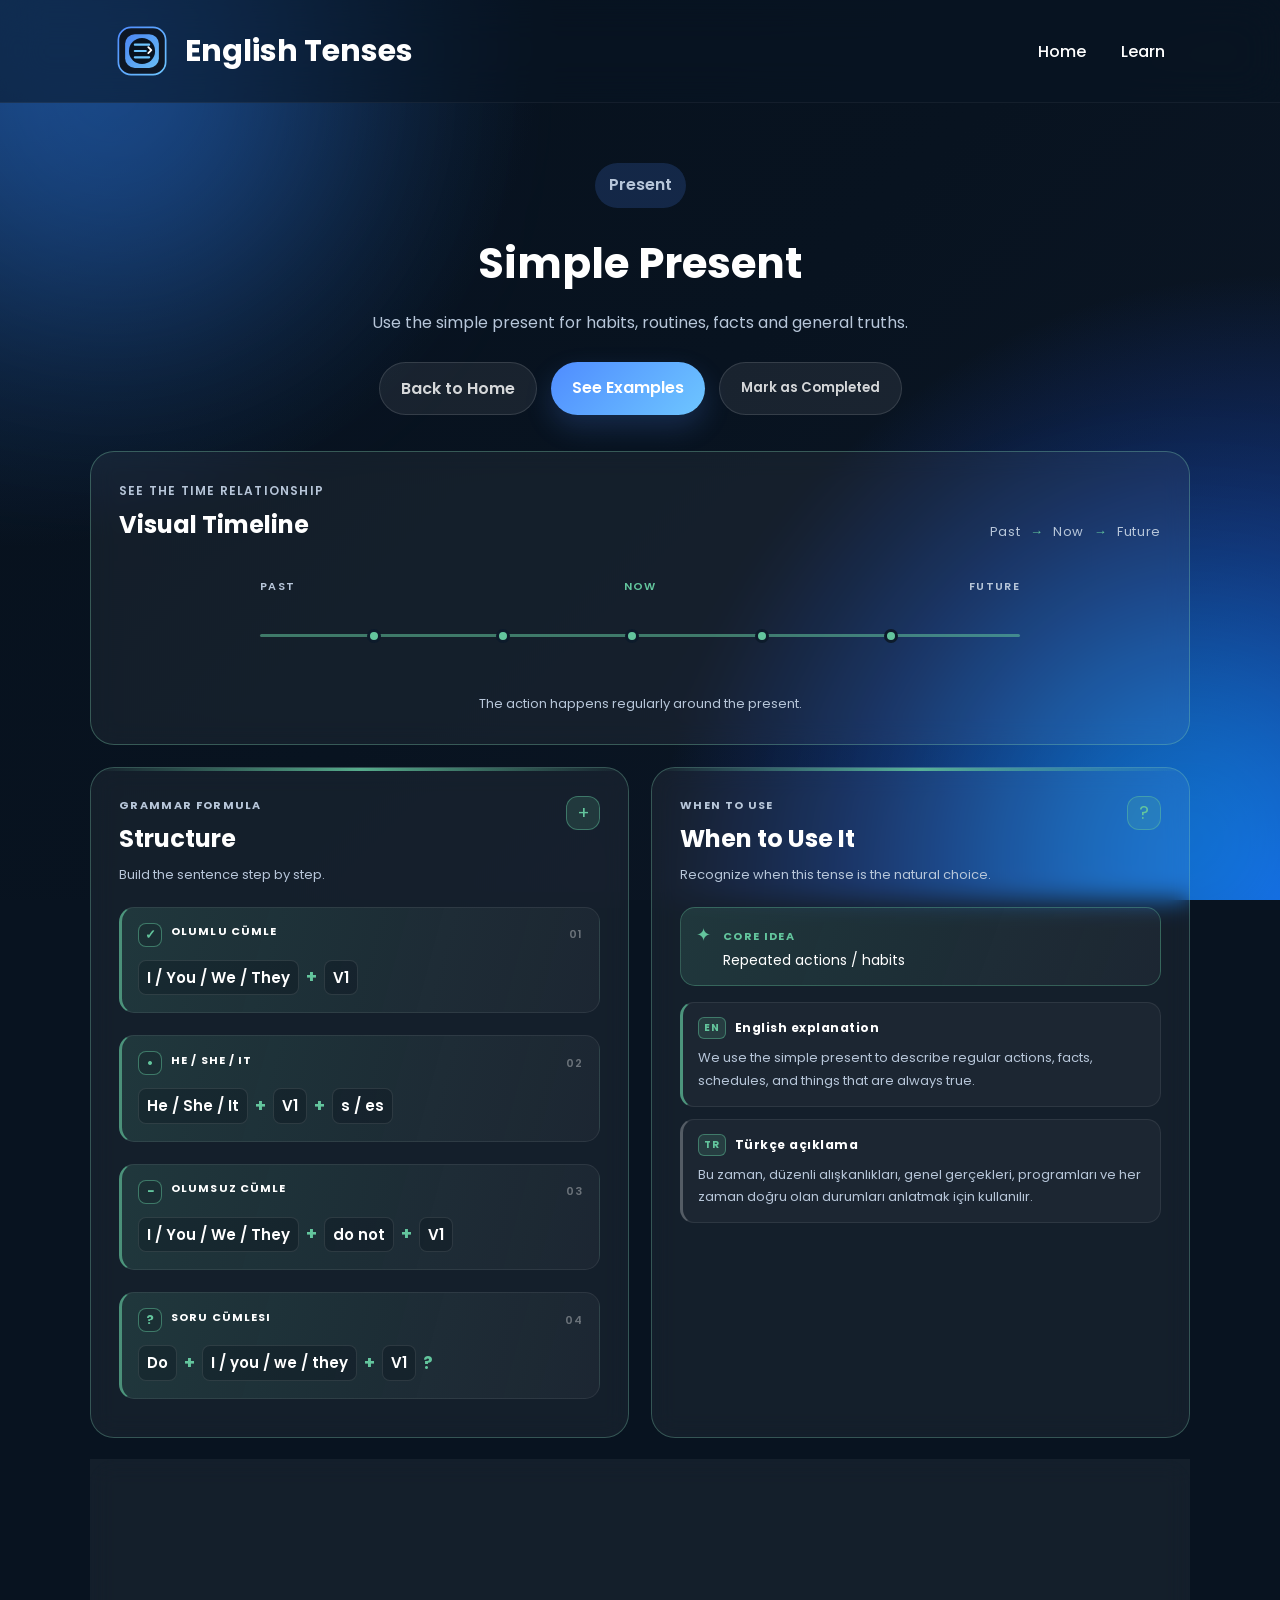
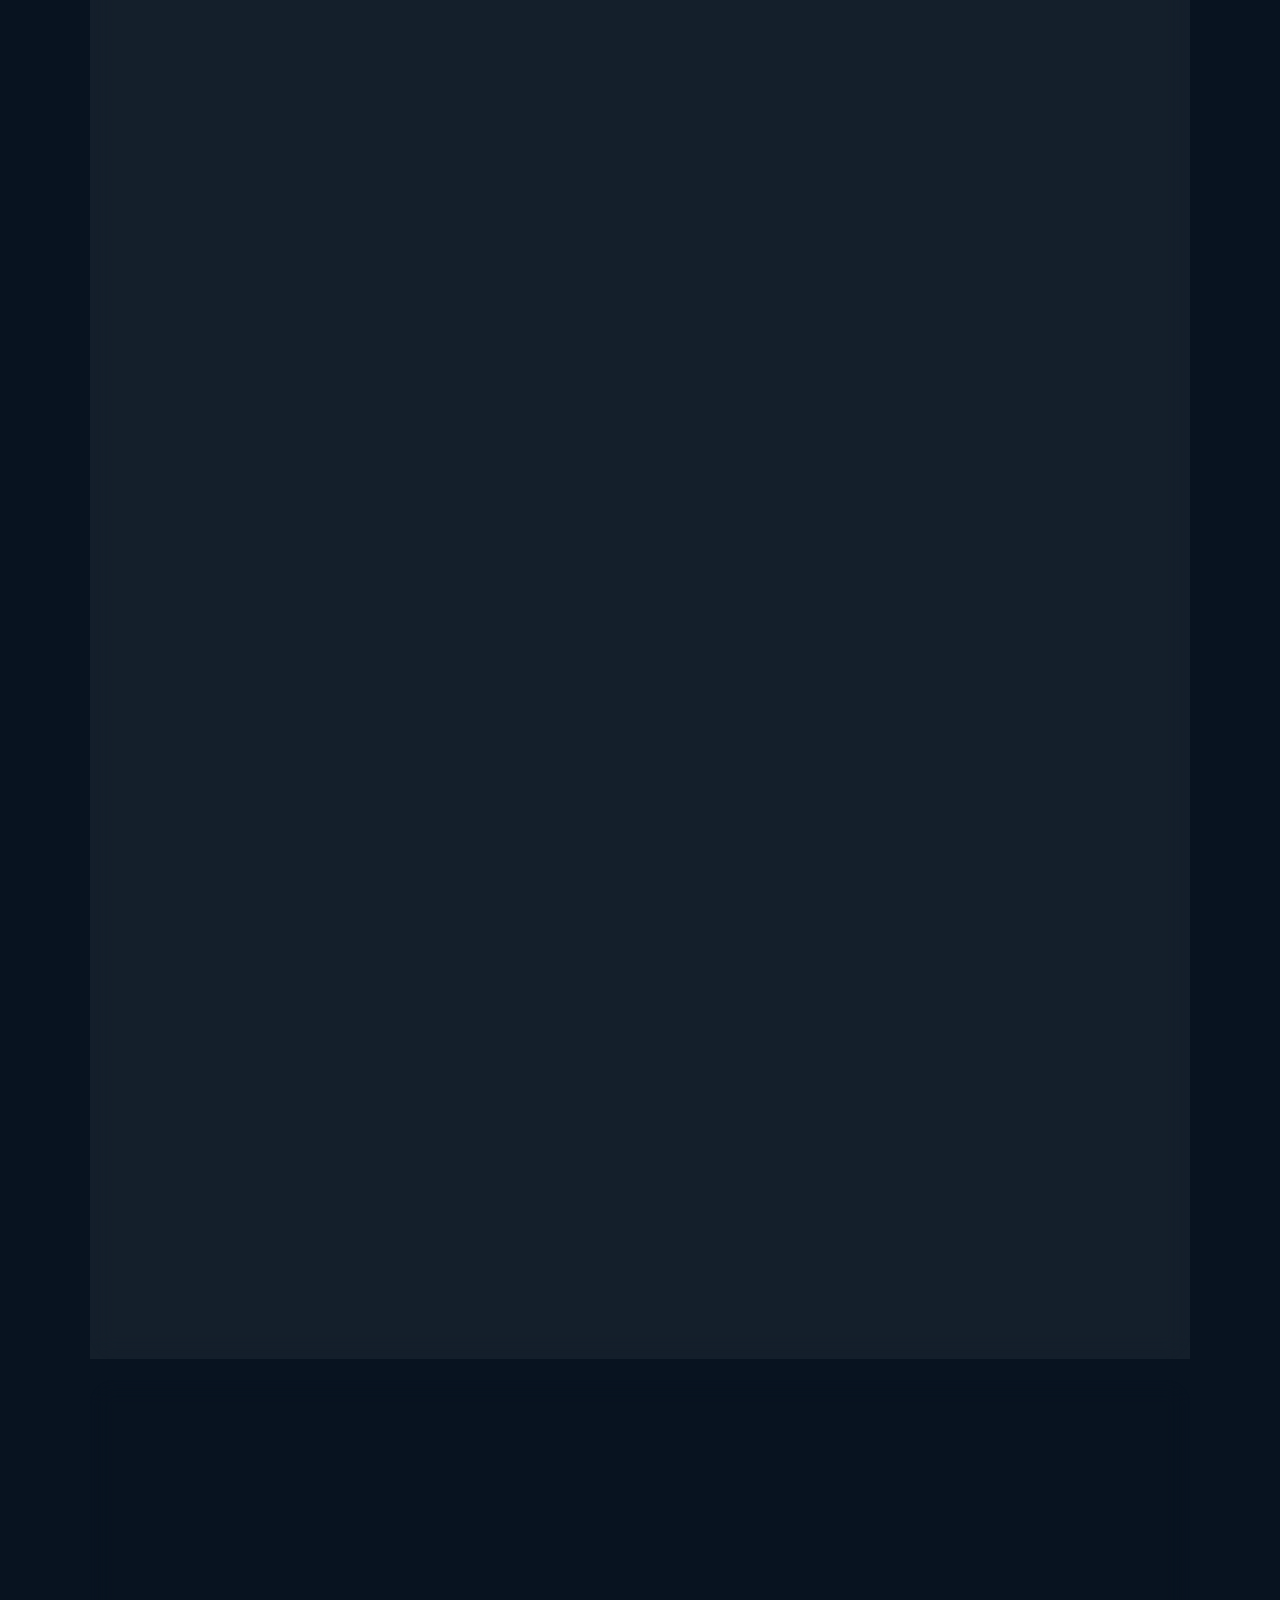
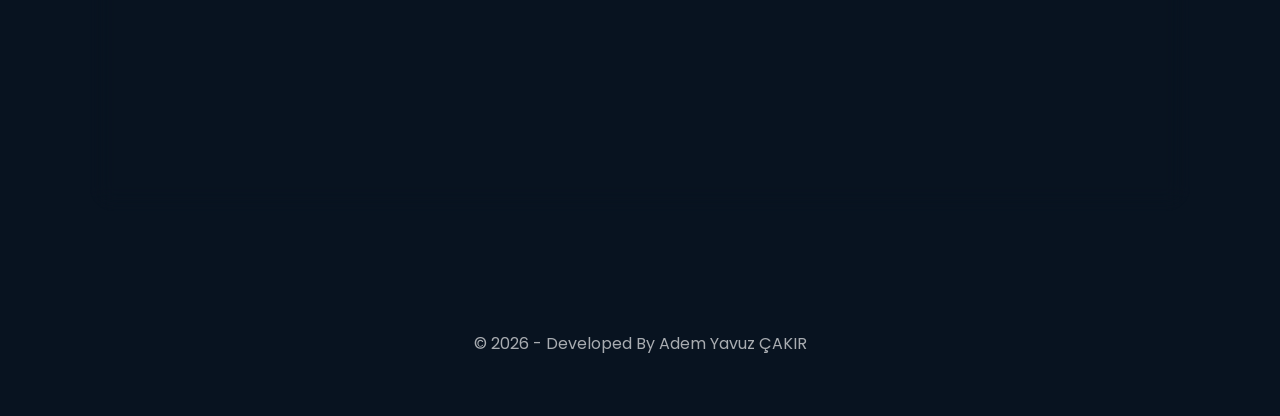
==== commit 6ce8c7fb: "sayfa yenileme sorunu düzeltildi" ====
--- a/tense.html
+++ b/tense.html
@@ -5,7 +5,7 @@
     <meta charset="UTF-8">
     <meta name="viewport" content="width=device-width, initial-scale=1.0">
     <title>English Tenses</title>
-    <link rel="stylesheet" href="style.css">
+    <link rel="stylesheet" href="style.css?v=20260908">
     <link rel="preconnect" href="https://fonts.googleapis.com">
     <link rel="preconnect" href="https://fonts.gstatic.com" crossorigin>
     <link href="https://fonts.googleapis.com/css2?family=Poppins:wght@300;400;500;600;700&display=swap" rel="stylesheet">
--- a/style.css
+++ b/style.css
@@ -3596,7 +3596,7 @@
 
 }
 
-.completion-button.is-completed{
+.btn-secondary.completion-button.is-completed{
 
     background:rgba(110,198,255,.16);
 
@@ -4040,8 +4040,8 @@
 
 }
 
-#journey .btn-primary,
-#journey .btn-secondary{
+.btn-primary,
+.btn-secondary{
 
     border:none;
 
@@ -4051,15 +4051,19 @@
 
     border-radius:999px;
 
+    font-family:inherit;
+
     font-weight:600;
 
     cursor:pointer;
 
+    text-decoration:none;
+
     transition:transform .3s,box-shadow .3s,background .3s,color .3s;
 
 }
 
-#journey .btn-primary{
+.btn-primary{
 
     background:linear-gradient(135deg,var(--primary),var(--secondary));
 
@@ -4069,7 +4073,7 @@
 
 }
 
-#journey .btn-secondary{
+.btn-secondary{
 
     background:rgba(255,255,255,.07);
 
@@ -4079,20 +4083,20 @@
 
 }
 
-#journey .btn-primary:hover,
-#journey .btn-secondary:hover{
+.btn-primary:hover,
+.btn-secondary:hover{
 
     transform:translateY(-3px);
 
 }
 
-#journey .btn-primary:hover{
+.btn-primary:hover{
 
     box-shadow:0 16px 32px rgba(79,140,255,.34);
 
 }
 
-#journey .btn-primary span{
+.btn-primary span{
 
     display:inline-block;
 
@@ -4102,7 +4106,7 @@
 
 }
 
-#journey .btn-primary:hover span{
+.btn-primary:hover span{
 
     transform:translateX(4px);
 
